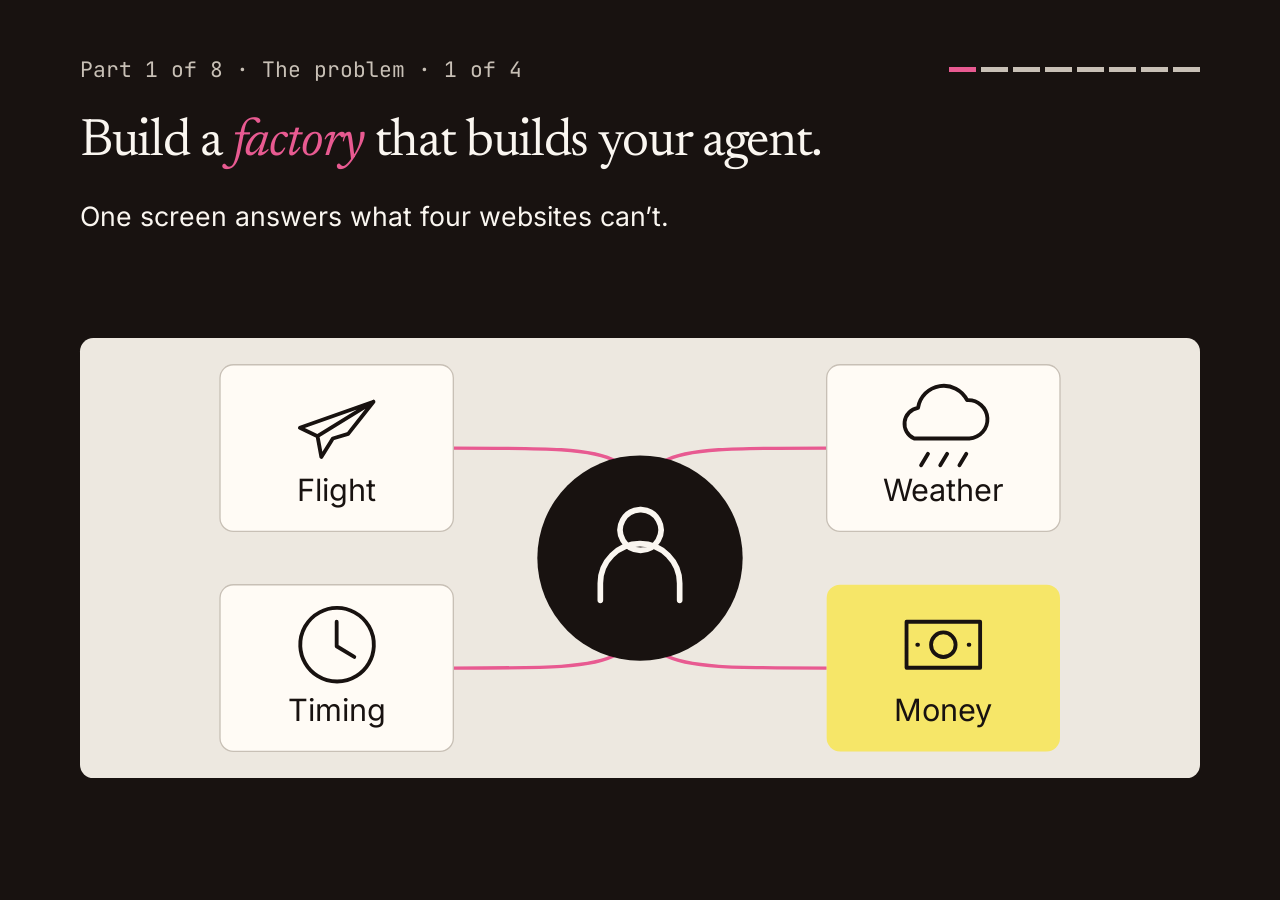
==== workshops/software-factories-masterclass/slides/index.html @ d250984d "Slides and run sheet: slide 18, the 125-minute schedule, a named and hinted phone picture, and the g" ====
<!doctype html><html lang="en"><head><meta charset="utf-8"><meta name="viewport" content="width=device-width,initial-scale=1"><title>Software factories masterclass</title><!-- Fonts: Inter, Newsreader and JetBrains Mono, Latin subsets, SIL Open Font License 1.1 (see FONT-LICENSES.txt beside this file). The Rasa brand fonts are not redistributable. --><style>@font-face{font-family:'Inter';font-weight:400;font-style:normal;font-display:swap;src:url([data-uri]) format('woff2')}@font-face{font-family:'Inter';font-weight:500;font-style:normal;font-display:swap;src:url([data-uri]) format('woff2')}@font-face{font-family:'Newsreader';font-weight:400;font-style:normal;font-display:swap;src:url([data-uri]) format('woff2')}@font-face{font-family:'Newsreader';font-weight:400;font-style:italic;font-display:swap;src:url([data-uri]) format('woff2')}@font-face{font-family:'JetBrains Mono';font-weight:400;font-style:normal;font-display:swap;src:url([data-uri]) format('woff2')}/* Local presentation adaptation of Rasa brand tokens v0.2.0.
 * Font faces are embedded by index.html with the supplied OFL licences.
 * A fixed 16:9 composition scales as one unit; never shrink text to fit.
 */
:root {
  --ink: #181210;
  --cream: #FAF6F0;
  --paper: #FFFBF5;
  --taupe: #EDE8E0;
  --taupe-line: #C8C0B6;
  --taupe-muted: #524A43;
  --pink: #E85A91;
  --pink-soft: #FCE7EF;
  --pink-ink: #AA1E54;
  --mint: #C6FEE1;
  --green: #2B5E47;
  --orange-soft: #FFEDE4;
  --orange-ink: #AA4C1E;
  --gold: #F6E668;
  --serif: Newsreader, Georgia, serif;
  --sans: Inter, Arial, sans-serif;
  --mono: 'JetBrains Mono', monospace;
}
* { box-sizing: border-box; }
html, body { margin: 0; width: 100%; height: 100%; background: var(--ink); color: var(--ink); }
body { font: 400 1.875vw/1.3 var(--sans); }
.slide {
  display: none; position: absolute; inset: 0;
  width: 100vw; height: 100vh; overflow: visible;
  background: var(--cream); color: var(--ink);
}
.slide.on { display: block; }
.slide.dark { background: var(--ink); color: var(--cream); }
.slide .crumb {
  position: absolute; left: 6.25vw; right: 6.25vw; top: 6.3vh;
  display: flex; align-items: center; justify-content: space-between;
  gap: 1.25vw; font: 400 1.666667vw/1.2 var(--mono);
  color: var(--taupe-muted);
}
.dark .crumb { color: var(--taupe-line); }
.crumb .progress { display: flex; gap: .416667vw; align-items: center; }
.crumb .progress i { display: block; width: 2.083333vw; height: .555556vh; background: var(--taupe-line); }
.crumb .progress i.active { background: var(--pink); }
.slide h1 {
  position: absolute; left: 6.25vw; right: 6.25vw; top: 12.75vh;
  margin: 0; font: 400 4.166667vw/1.04 var(--serif);
  letter-spacing: -.025em; max-width: none;
}
.slide h1 em { color: var(--pink-ink); font-style: italic; }
.dark h1 em { color: var(--pink); }
.slide .scene {
  position: absolute; left: 6.25vw; top: 31.481481vh;
  width: 87.5vw; height: 61.111111vh;
}
.scene svg { display: block; width: 100%; height: 100%; overflow: visible; }
.scene text { font-family: var(--sans); font-weight: 400; fill: var(--ink); }
.scene .label { font-size: 36px; }
.scene .large-label { font-size: 46px; }
.scene .display { font: 400 120px var(--serif); letter-spacing: -.02em; }
.scene .mono { font-family: var(--mono); font-size: 32px; }
.scene .on-dark { fill: var(--cream); }
.scene .muted { fill: var(--taupe-muted); }
.scene .pink-ink { fill: var(--pink-ink); }
.scene .ink { fill: var(--ink); }
.scene .panel { fill: var(--paper); stroke: var(--taupe-line); stroke-width: 2; }
.scene .panel-muted { fill: var(--taupe); }
.scene .panel-pink { fill: var(--pink-soft); stroke: var(--pink); stroke-width: 2; }
.scene .panel-ink { fill: var(--ink); }
.scene .panel-mint { fill: var(--mint); }
.scene .panel-gold { fill: var(--gold); }
.scene .panel-orange { fill: var(--orange-soft); }
.scene .line { stroke: var(--taupe-line); stroke-width: 3; fill: none; }
.scene .route { stroke: var(--pink); stroke-width: 5; fill: none; }
.scene .icon { stroke: var(--ink); stroke-width: 5; fill: none; stroke-linecap: round; stroke-linejoin: round; }
.scene .icon-light { stroke: var(--cream); }
.scene .icon-pink { stroke: var(--pink-ink); }
.scene .success { stroke: var(--green); }
.slide [data-slide-chrome] { font-size: 1.666667vw; }
a { color: var(--pink-ink); text-underline-offset: .15em; }
a:focus-visible { outline: 4px solid var(--pink); outline-offset: 6px; }
.dark a { color: var(--pink); }
@media (prefers-reduced-motion: reduce) { * { transition: none !important; animation: none !important; } }
@media print {
  @page { size: 16in 9in; margin: 0; }
  html, body { width: 1920px; height: auto; }
  .slide { display: block !important; position: relative; break-after: page; width: 1920px; height: 1080px; }
}
.slide .words { position: absolute; left: 6.25vw; right: 6.25vw; top: 23.6vh;
  margin: 0; font: 400 2.0833vw/1.2 var(--sans); }
.dark .words { color: var(--cream); }
/* Keep all SVG teaching content visible when the controller is absent. */
.step-navigation .slide .step:not(.shown) { visibility: hidden; }
.step-navigation .slide .step.shown { visibility: visible; }
.step-navigation .step{opacity:0;transition:opacity .25s}.step-navigation .step.shown{opacity:1}@media (prefers-reduced-motion:reduce){.step-navigation .step{transition:none}}.slide .words{position:absolute;left:6.25vw;right:6.25vw;top:23.6vh;margin:0;font:400 2.0833vw/1.2 var(--sans)}.dark .words{color:var(--cream)}@media screen{.slide.on{display:grid;grid-template-rows:auto minmax(0,1fr);box-sizing:border-box;padding:12.75vh 6.25vw 7.4vh}.slide .head{min-height:18.73vh}.slide .head h1{position:static;margin:0}.slide .head .words{position:static;margin:max(.6vh,calc(9.45vh - 4.3333vw)) 0 0}.slide.on .scene{position:static;width:100%;height:100%;min-height:0}.slide .head h1{font:400 clamp(26px,4.166667vw,104px)/1.04 var(--serif)}.slide .head .words{font:400 clamp(15px,2.0833vw,52px)/1.2 var(--sans)}.slide .crumb{font-size:clamp(11px,1.666667vw,42px)}}@media screen and (max-aspect-ratio:1/1){.slide.on{align-content:start;grid-template-rows:auto auto auto}.slide.on::after{content:'Swipe to see the whole picture.';font:400 clamp(13px,3.6vw,20px)/1.2 var(--sans);color:var(--taupe-muted);margin-top:1vh}.dark.on::after{color:var(--taupe-line)}.slide.on .scene{height:auto;overflow-x:auto;overflow-y:hidden;-webkit-overflow-scrolling:touch}.scene svg{height:auto;min-width:860px}}</style></head><body><section class="slide dark on" id="s1"><nav class="crumb" aria-label="Where you are"><span>Part 1 of 8 · The problem · 1 of 4</span><span class="progress"><i class="active"></i><i class=""></i><i class=""></i><i class=""></i><i class=""></i><i class=""></i><i class=""></i><i class=""></i></span></nav><div class="head"><h1>Build a <em>factory</em> that builds your agent.</h1><p class="words" data-slide-chrome-no>One screen answers what four websites can’t.</p></div><div class="scene" role="region" aria-label="Sam and four answers on one screen"><svg data-slide-visual="" viewBox="0 0 1000 400" role="img" aria-label="Sam and four answers on one screen" xmlns="http://www.w3.org/2000/svg" class="pic" preserveAspectRatio="xMidYMid meet" style="fill: rgb(0, 0, 0); fill-opacity: 1; stroke: none; stroke-width: 1px; stroke-opacity: 1; stroke-linecap: butt; stroke-linejoin: miter; stroke-dasharray: none; font-family: Inter, Arial, sans-serif; font-size: 36px; font-weight: 400; font-style: normal; letter-spacing: normal; text-anchor: start; dominant-baseline: auto;"><g transform="translate(0 3.5714285714) scale(0.5952380952)"><rect x="0" y="0" width="1680" height="660" rx="20" style="fill: rgb(237, 232, 224); fill-opacity: 1; stroke: none; stroke-width: 1px; stroke-opacity: 1; stroke-linecap: butt; stroke-linejoin: miter; stroke-dasharray: none; font-family: Inter, Arial, sans-serif; font-size: 36px; font-weight: 400; font-style: normal; letter-spacing: normal; text-anchor: start; dominant-baseline: auto;"/><path d="M560 165C840 165 840 165 840 330" style="fill: none; fill-opacity: 1; stroke: rgb(232, 90, 145); stroke-width: 5px; stroke-opacity: 1; stroke-linecap: butt; stroke-linejoin: miter; stroke-dasharray: none; font-family: Inter, Arial, sans-serif; font-size: 36px; font-weight: 400; font-style: normal; letter-spacing: normal; text-anchor: start; dominant-baseline: auto;"/><rect x="210" y="40" width="350" height="250" rx="20" style="fill: rgb(255, 251, 245); fill-opacity: 1; stroke: rgb(200, 192, 182); stroke-width: 2px; stroke-opacity: 1; stroke-linecap: butt; stroke-linejoin: miter; stroke-dasharray: none; font-family: Inter, Arial, sans-serif; font-size: 36px; font-weight: 400; font-style: normal; letter-spacing: normal; text-anchor: start; dominant-baseline: auto;"/><g transform="translate(385 130) scale(1.15)" style="fill: rgb(0, 0, 0); fill-opacity: 1; stroke: none; stroke-width: 1px; stroke-opacity: 1; stroke-linecap: butt; stroke-linejoin: miter; stroke-dasharray: none; font-family: Inter, Arial, sans-serif; font-size: 36px; font-weight: 400; font-style: normal; letter-spacing: normal; text-anchor: start; dominant-baseline: auto;"><path d="M-48 4 48-30 15 12-5 18-20 42-25 15Z M-25 15 48-30" style="fill: none; fill-opacity: 1; stroke: rgb(24, 18, 16); stroke-width: 5px; stroke-opacity: 1; stroke-linecap: round; stroke-linejoin: round; stroke-dasharray: none; font-family: Inter, Arial, sans-serif; font-size: 36px; font-weight: 400; font-style: normal; letter-spacing: normal; text-anchor: start; dominant-baseline: auto;"/></g><text x="385" y="244" text-anchor="middle" font-size="46" style="fill: rgb(24, 18, 16); fill-opacity: 1; stroke: none; stroke-width: 1px; stroke-opacity: 1; stroke-linecap: butt; stroke-linejoin: miter; stroke-dasharray: none; font-family: Inter, Arial, sans-serif; font-size: 46px; font-weight: 400; font-style: normal; letter-spacing: normal; text-anchor: middle; dominant-baseline: auto;">Flight</text><path d="M1120 165C840 165 840 165 840 330" style="fill: none; fill-opacity: 1; stroke: rgb(232, 90, 145); stroke-width: 5px; stroke-opacity: 1; stroke-linecap: butt; stroke-linejoin: miter; stroke-dasharray: none; font-family: Inter, Arial, sans-serif; font-size: 36px; font-weight: 400; font-style: normal; letter-spacing: normal; text-anchor: start; dominant-baseline: auto;"/><rect x="1120" y="40" width="350" height="250" rx="20" style="fill: rgb(255, 251, 245); fill-opacity: 1; stroke: rgb(200, 192, 182); stroke-width: 2px; stroke-opacity: 1; stroke-linecap: butt; stroke-linejoin: miter; stroke-dasharray: none; font-family: Inter, Arial, sans-serif; font-size: 36px; font-weight: 400; font-style: normal; letter-spacing: normal; text-anchor: start; dominant-baseline: auto;"/><g transform="translate(1295 130) scale(1.15)" style="fill: rgb(0, 0, 0); fill-opacity: 1; stroke: none; stroke-width: 1px; stroke-opacity: 1; stroke-linecap: butt; stroke-linejoin: miter; stroke-dasharray: none; font-family: Inter, Arial, sans-serif; font-size: 36px; font-weight: 400; font-style: normal; letter-spacing: normal; text-anchor: start; dominant-baseline: auto;"><path d="M-38 18h72a25 25 0 0 0-3-50 34 34 0 0 0-64 10 21 21 0 0 0-5 40 M-20 38l-9 15 M5 38l-9 15 M30 38l-9 15" style="fill: none; fill-opacity: 1; stroke: rgb(24, 18, 16); stroke-width: 5px; stroke-opacity: 1; stroke-linecap: round; stroke-linejoin: round; stroke-dasharray: none; font-family: Inter, Arial, sans-serif; font-size: 36px; font-weight: 400; font-style: normal; letter-spacing: normal; text-anchor: start; dominant-baseline: auto;"/></g><text x="1295" y="244" text-anchor="middle" font-size="46" style="fill: rgb(24, 18, 16); fill-opacity: 1; stroke: none; stroke-width: 1px; stroke-opacity: 1; stroke-linecap: butt; stroke-linejoin: miter; stroke-dasharray: none; font-family: Inter, Arial, sans-serif; font-size: 46px; font-weight: 400; font-style: normal; letter-spacing: normal; text-anchor: middle; dominant-baseline: auto;">Weather</text><path d="M560 495C840 495 840 495 840 330" style="fill: none; fill-opacity: 1; stroke: rgb(232, 90, 145); stroke-width: 5px; stroke-opacity: 1; stroke-linecap: butt; stroke-linejoin: miter; stroke-dasharray: none; font-family: Inter, Arial, sans-serif; font-size: 36px; font-weight: 400; font-style: normal; letter-spacing: normal; text-anchor: start; dominant-baseline: auto;"/><rect x="210" y="370" width="350" height="250" rx="20" style="fill: rgb(255, 251, 245); fill-opacity: 1; stroke: rgb(200, 192, 182); stroke-width: 2px; stroke-opacity: 1; stroke-linecap: butt; stroke-linejoin: miter; stroke-dasharray: none; font-family: Inter, Arial, sans-serif; font-size: 36px; font-weight: 400; font-style: normal; letter-spacing: normal; text-anchor: start; dominant-baseline: auto;"/><g transform="translate(385 460) scale(1.15)" style="fill: rgb(0, 0, 0); fill-opacity: 1; stroke: none; stroke-width: 1px; stroke-opacity: 1; stroke-linecap: butt; stroke-linejoin: miter; stroke-dasharray: none; font-family: Inter, Arial, sans-serif; font-size: 36px; font-weight: 400; font-style: normal; letter-spacing: normal; text-anchor: start; dominant-baseline: auto;"><path d="M0-48a48 48 0 1 0 1 0 M0-30v32l23 14" style="fill: none; fill-opacity: 1; stroke: rgb(24, 18, 16); stroke-width: 5px; stroke-opacity: 1; stroke-linecap: round; stroke-linejoin: round; stroke-dasharray: none; font-family: Inter, Arial, sans-serif; font-size: 36px; font-weight: 400; font-style: normal; letter-spacing: normal; text-anchor: start; dominant-baseline: auto;"/></g><text x="385" y="574" text-anchor="middle" font-size="46" style="fill: rgb(24, 18, 16); fill-opacity: 1; stroke: none; stroke-width: 1px; stroke-opacity: 1; stroke-linecap: butt; stroke-linejoin: miter; stroke-dasharray: none; font-family: Inter, Arial, sans-serif; font-size: 46px; font-weight: 400; font-style: normal; letter-spacing: normal; text-anchor: middle; dominant-baseline: auto;">Timing</text><path d="M1120 495C840 495 840 495 840 330" style="fill: none; fill-opacity: 1; stroke: rgb(232, 90, 145); stroke-width: 5px; stroke-opacity: 1; stroke-linecap: butt; stroke-linejoin: miter; stroke-dasharray: none; font-family: Inter, Arial, sans-serif; font-size: 36px; font-weight: 400; font-style: normal; letter-spacing: normal; text-anchor: start; dominant-baseline: auto;"/><rect x="1120" y="370" width="350" height="250" rx="20" style="fill: rgb(246, 230, 104); fill-opacity: 1; stroke: none; stroke-width: 1px; stroke-opacity: 1; stroke-linecap: butt; stroke-linejoin: miter; stroke-dasharray: none; font-family: Inter, Arial, sans-serif; font-size: 36px; font-weight: 400; font-style: normal; letter-spacing: normal; text-anchor: start; dominant-baseline: auto;"/><g transform="translate(1295 460) scale(1.15)" style="fill: rgb(0, 0, 0); fill-opacity: 1; stroke: none; stroke-width: 1px; stroke-opacity: 1; stroke-linecap: butt; stroke-linejoin: miter; stroke-dasharray: none; font-family: Inter, Arial, sans-serif; font-size: 36px; font-weight: 400; font-style: normal; letter-spacing: normal; text-anchor: start; dominant-baseline: auto;"><path d="M-48-30h96v60h-96Z M0-16a16 16 0 1 0 0 32 16 16 0 1 0 0-32 M-34 0h1 M33 0h1" style="fill: none; fill-opacity: 1; stroke: rgb(24, 18, 16); stroke-width: 5px; stroke-opacity: 1; stroke-linecap: round; stroke-linejoin: round; stroke-dasharray: none; font-family: Inter, Arial, sans-serif; font-size: 36px; font-weight: 400; font-style: normal; letter-spacing: normal; text-anchor: start; dominant-baseline: auto;"/></g><text x="1295" y="574" text-anchor="middle" font-size="46" style="fill: rgb(24, 18, 16); fill-opacity: 1; stroke: none; stroke-width: 1px; stroke-opacity: 1; stroke-linecap: butt; stroke-linejoin: miter; stroke-dasharray: none; font-family: Inter, Arial, sans-serif; font-size: 46px; font-weight: 400; font-style: normal; letter-spacing: normal; text-anchor: middle; dominant-baseline: auto;">Money</text><circle cx="840" cy="330" r="154" style="fill: rgb(24, 18, 16); fill-opacity: 1; stroke: none; stroke-width: 1px; stroke-opacity: 1; stroke-linecap: butt; stroke-linejoin: miter; stroke-dasharray: none; font-family: Inter, Arial, sans-serif; font-size: 36px; font-weight: 400; font-style: normal; letter-spacing: normal; text-anchor: start; dominant-baseline: auto;"/><g transform="translate(840 322) scale(1.7)" style="fill: rgb(0, 0, 0); fill-opacity: 1; stroke: none; stroke-width: 1px; stroke-opacity: 1; stroke-linecap: butt; stroke-linejoin: miter; stroke-dasharray: none; font-family: Inter, Arial, sans-serif; font-size: 36px; font-weight: 400; font-style: normal; letter-spacing: normal; text-anchor: start; dominant-baseline: auto;"><path d="M0-38a18 18 0 1 0 1 0 M-35 42v-15a35 35 0 0 1 70 0v15" style="fill: none; fill-opacity: 1; stroke: rgb(250, 246, 240); stroke-width: 5px; stroke-opacity: 1; stroke-linecap: round; stroke-linejoin: round; stroke-dasharray: none; font-family: Inter, Arial, sans-serif; font-size: 36px; font-weight: 400; font-style: normal; letter-spacing: normal; text-anchor: start; dominant-baseline: auto;"/></g></g></svg></div></section>
<section class="slide" id="s2"><nav class="crumb" aria-label="Where you are"><span>Part 1 of 8 · The problem · 2 of 4</span><span class="progress"><i class="active"></i><i class=""></i><i class=""></i><i class=""></i><i class=""></i><i class=""></i><i class=""></i><i class=""></i></span></nav><div class="head"><h1>Today in London: <em>see it</em>, <em>learn it</em>, <em>build it</em>.</h1><p class="words" data-slide-chrome-no>Break 16:30.</p></div><div class="scene" role="region" aria-label="The plan for the day"><svg data-slide-visual="" viewBox="0 0 1000 400" role="img" aria-label="The plan for the day" xmlns="http://www.w3.org/2000/svg" class="pic" preserveAspectRatio="xMidYMid meet" style="fill: rgb(0, 0, 0); fill-opacity: 1; stroke: none; stroke-width: 1px; stroke-opacity: 1; stroke-linecap: butt; stroke-linejoin: miter; stroke-dasharray: none; font-family: Inter, Arial, sans-serif; font-size: 36px; font-weight: 400; font-style: normal; letter-spacing: normal; text-anchor: start; dominant-baseline: auto;"><g transform="translate(0 3.5714285714) scale(0.5952380952)"><rect x="0" y="0" width="1680" height="660" rx="20" style="fill: rgb(237, 232, 224); fill-opacity: 1; stroke: none; stroke-width: 1px; stroke-opacity: 1; stroke-linecap: butt; stroke-linejoin: miter; stroke-dasharray: none; font-family: Inter, Arial, sans-serif; font-size: 36px; font-weight: 400; font-style: normal; letter-spacing: normal; text-anchor: start; dominant-baseline: auto;"/><rect x="60" y="150" width="288" height="360" rx="20" style="fill: rgb(255, 251, 245); fill-opacity: 1; stroke: rgb(200, 192, 182); stroke-width: 2px; stroke-opacity: 1; stroke-linecap: butt; stroke-linejoin: miter; stroke-dasharray: none; font-family: Inter, Arial, sans-serif; font-size: 36px; font-weight: 400; font-style: normal; letter-spacing: normal; text-anchor: start; dominant-baseline: auto;"/><text x="204" y="330" text-anchor="middle" font-size="46" style="fill: rgb(24, 18, 16); fill-opacity: 1; stroke: none; stroke-width: 1px; stroke-opacity: 1; stroke-linecap: butt; stroke-linejoin: miter; stroke-dasharray: none; font-family: Inter, Arial, sans-serif; font-size: 46px; font-weight: 400; font-style: normal; letter-spacing: normal; text-anchor: middle; dominant-baseline: auto;">14:30</text><text x="204" y="474" text-anchor="middle" font-size="36" style="fill: rgb(82, 74, 67); fill-opacity: 1; stroke: none; stroke-width: 1px; stroke-opacity: 1; stroke-linecap: butt; stroke-linejoin: miter; stroke-dasharray: none; font-family: Inter, Arial, sans-serif; font-size: 36px; font-weight: 400; font-style: normal; letter-spacing: normal; text-anchor: middle; dominant-baseline: auto;">See</text><path d="M354 330h20m-18 -16 18 16-18 16" style="fill: none; fill-opacity: 1; stroke: rgb(232, 90, 145); stroke-width: 5px; stroke-opacity: 1; stroke-linecap: butt; stroke-linejoin: miter; stroke-dasharray: none; font-family: Inter, Arial, sans-serif; font-size: 36px; font-weight: 400; font-style: normal; letter-spacing: normal; text-anchor: start; dominant-baseline: auto;"/><rect x="378" y="150" width="288" height="360" rx="20" style="fill: rgb(255, 251, 245); fill-opacity: 1; stroke: rgb(200, 192, 182); stroke-width: 2px; stroke-opacity: 1; stroke-linecap: butt; stroke-linejoin: miter; stroke-dasharray: none; font-family: Inter, Arial, sans-serif; font-size: 36px; font-weight: 400; font-style: normal; letter-spacing: normal; text-anchor: start; dominant-baseline: auto;"/><text x="522" y="330" text-anchor="middle" font-size="46" style="fill: rgb(24, 18, 16); fill-opacity: 1; stroke: none; stroke-width: 1px; stroke-opacity: 1; stroke-linecap: butt; stroke-linejoin: miter; stroke-dasharray: none; font-family: Inter, Arial, sans-serif; font-size: 46px; font-weight: 400; font-style: normal; letter-spacing: normal; text-anchor: middle; dominant-baseline: auto;">14:45</text><text x="522" y="474" text-anchor="middle" font-size="36" style="fill: rgb(82, 74, 67); fill-opacity: 1; stroke: none; stroke-width: 1px; stroke-opacity: 1; stroke-linecap: butt; stroke-linejoin: miter; stroke-dasharray: none; font-family: Inter, Arial, sans-serif; font-size: 36px; font-weight: 400; font-style: normal; letter-spacing: normal; text-anchor: middle; dominant-baseline: auto;">Learn</text><path d="M672 330h20m-18 -16 18 16-18 16" style="fill: none; fill-opacity: 1; stroke: rgb(232, 90, 145); stroke-width: 5px; stroke-opacity: 1; stroke-linecap: butt; stroke-linejoin: miter; stroke-dasharray: none; font-family: Inter, Arial, sans-serif; font-size: 36px; font-weight: 400; font-style: normal; letter-spacing: normal; text-anchor: start; dominant-baseline: auto;"/><rect x="696" y="150" width="288" height="360" rx="20" style="fill: rgb(255, 251, 245); fill-opacity: 1; stroke: rgb(200, 192, 182); stroke-width: 2px; stroke-opacity: 1; stroke-linecap: butt; stroke-linejoin: miter; stroke-dasharray: none; font-family: Inter, Arial, sans-serif; font-size: 36px; font-weight: 400; font-style: normal; letter-spacing: normal; text-anchor: start; dominant-baseline: auto;"/><text x="840" y="330" text-anchor="middle" font-size="46" style="fill: rgb(24, 18, 16); fill-opacity: 1; stroke: none; stroke-width: 1px; stroke-opacity: 1; stroke-linecap: butt; stroke-linejoin: miter; stroke-dasharray: none; font-family: Inter, Arial, sans-serif; font-size: 46px; font-weight: 400; font-style: normal; letter-spacing: normal; text-anchor: middle; dominant-baseline: auto;">15:15</text><text x="840" y="474" text-anchor="middle" font-size="36" style="fill: rgb(82, 74, 67); fill-opacity: 1; stroke: none; stroke-width: 1px; stroke-opacity: 1; stroke-linecap: butt; stroke-linejoin: miter; stroke-dasharray: none; font-family: Inter, Arial, sans-serif; font-size: 36px; font-weight: 400; font-style: normal; letter-spacing: normal; text-anchor: middle; dominant-baseline: auto;">Build</text><path d="M990 330h20m-18 -16 18 16-18 16" style="fill: none; fill-opacity: 1; stroke: rgb(232, 90, 145); stroke-width: 5px; stroke-opacity: 1; stroke-linecap: butt; stroke-linejoin: miter; stroke-dasharray: none; font-family: Inter, Arial, sans-serif; font-size: 36px; font-weight: 400; font-style: normal; letter-spacing: normal; text-anchor: start; dominant-baseline: auto;"/><rect x="1014" y="150" width="288" height="360" rx="20" style="fill: rgb(255, 251, 245); fill-opacity: 1; stroke: rgb(200, 192, 182); stroke-width: 2px; stroke-opacity: 1; stroke-linecap: butt; stroke-linejoin: miter; stroke-dasharray: none; font-family: Inter, Arial, sans-serif; font-size: 36px; font-weight: 400; font-style: normal; letter-spacing: normal; text-anchor: start; dominant-baseline: auto;"/><text x="1158" y="330" text-anchor="middle" font-size="46" style="fill: rgb(24, 18, 16); fill-opacity: 1; stroke: none; stroke-width: 1px; stroke-opacity: 1; stroke-linecap: butt; stroke-linejoin: miter; stroke-dasharray: none; font-family: Inter, Arial, sans-serif; font-size: 46px; font-weight: 400; font-style: normal; letter-spacing: normal; text-anchor: middle; dominant-baseline: auto;">15:45</text><text x="1158" y="474" text-anchor="middle" font-size="36" style="fill: rgb(82, 74, 67); fill-opacity: 1; stroke: none; stroke-width: 1px; stroke-opacity: 1; stroke-linecap: butt; stroke-linejoin: miter; stroke-dasharray: none; font-family: Inter, Arial, sans-serif; font-size: 36px; font-weight: 400; font-style: normal; letter-spacing: normal; text-anchor: middle; dominant-baseline: auto;">Practice</text><path d="M1308 330h20m-18 -16 18 16-18 16" style="fill: none; fill-opacity: 1; stroke: rgb(232, 90, 145); stroke-width: 5px; stroke-opacity: 1; stroke-linecap: butt; stroke-linejoin: miter; stroke-dasharray: none; font-family: Inter, Arial, sans-serif; font-size: 36px; font-weight: 400; font-style: normal; letter-spacing: normal; text-anchor: start; dominant-baseline: auto;"/><rect x="1332" y="150" width="288" height="360" rx="20" style="fill: rgb(255, 251, 245); fill-opacity: 1; stroke: rgb(200, 192, 182); stroke-width: 2px; stroke-opacity: 1; stroke-linecap: butt; stroke-linejoin: miter; stroke-dasharray: none; font-family: Inter, Arial, sans-serif; font-size: 36px; font-weight: 400; font-style: normal; letter-spacing: normal; text-anchor: start; dominant-baseline: auto;"/><text x="1476" y="330" text-anchor="middle" font-size="46" style="fill: rgb(24, 18, 16); fill-opacity: 1; stroke: none; stroke-width: 1px; stroke-opacity: 1; stroke-linecap: butt; stroke-linejoin: miter; stroke-dasharray: none; font-family: Inter, Arial, sans-serif; font-size: 46px; font-weight: 400; font-style: normal; letter-spacing: normal; text-anchor: middle; dominant-baseline: auto;">17:20</text><text x="1476" y="474" text-anchor="middle" font-size="36" style="fill: rgb(82, 74, 67); fill-opacity: 1; stroke: none; stroke-width: 1px; stroke-opacity: 1; stroke-linecap: butt; stroke-linejoin: miter; stroke-dasharray: none; font-family: Inter, Arial, sans-serif; font-size: 36px; font-weight: 400; font-style: normal; letter-spacing: normal; text-anchor: middle; dominant-baseline: auto;">Close</text></g></svg></div></section>
<section class="slide" id="s3"><nav class="crumb" aria-label="Where you are"><span>Part 1 of 8 · The problem · 3 of 4</span><span class="progress"><i class="active"></i><i class=""></i><i class=""></i><i class=""></i><i class=""></i><i class=""></i><i class=""></i><i class=""></i></span></nav><div class="head"><h1>Meet <em>Sam</em>, due in New York tonight.</h1><p class="words" data-slide-chrome-no>Will I make my meeting?</p></div><div class="scene" role="region" aria-label="Sam needs four checks"><svg data-slide-visual="" viewBox="0 0 1000 400" role="img" aria-label="Sam needs four checks" xmlns="http://www.w3.org/2000/svg" class="pic" preserveAspectRatio="xMidYMid meet" style="fill: rgb(0, 0, 0); fill-opacity: 1; stroke: none; stroke-width: 1px; stroke-opacity: 1; stroke-linecap: butt; stroke-linejoin: miter; stroke-dasharray: none; font-family: Inter, Arial, sans-serif; font-size: 36px; font-weight: 400; font-style: normal; letter-spacing: normal; text-anchor: start; dominant-baseline: auto;"><g transform="translate(0 3.5714285714) scale(0.5952380952)"><rect x="0" y="0" width="1680" height="660" rx="20" style="fill: rgb(237, 232, 224); fill-opacity: 1; stroke: none; stroke-width: 1px; stroke-opacity: 1; stroke-linecap: butt; stroke-linejoin: miter; stroke-dasharray: none; font-family: Inter, Arial, sans-serif; font-size: 36px; font-weight: 400; font-style: normal; letter-spacing: normal; text-anchor: start; dominant-baseline: auto;"/><rect x="210" y="40" width="350" height="250" rx="20" style="fill: rgb(255, 251, 245); fill-opacity: 1; stroke: rgb(200, 192, 182); stroke-width: 2px; stroke-opacity: 1; stroke-linecap: butt; stroke-linejoin: miter; stroke-dasharray: none; font-family: Inter, Arial, sans-serif; font-size: 36px; font-weight: 400; font-style: normal; letter-spacing: normal; text-anchor: start; dominant-baseline: auto;"/><g class="step" data-s="1"><g transform="translate(385 130) scale(1.15)" style="fill: rgb(0, 0, 0); fill-opacity: 1; stroke: none; stroke-width: 1px; stroke-opacity: 1; stroke-linecap: butt; stroke-linejoin: miter; stroke-dasharray: none; font-family: Inter, Arial, sans-serif; font-size: 36px; font-weight: 400; font-style: normal; letter-spacing: normal; text-anchor: start; dominant-baseline: auto;"><path d="M-48 4 48-30 15 12-5 18-20 42-25 15Z M-25 15 48-30" style="fill: none; fill-opacity: 1; stroke: rgb(24, 18, 16); stroke-width: 5px; stroke-opacity: 1; stroke-linecap: round; stroke-linejoin: round; stroke-dasharray: none; font-family: Inter, Arial, sans-serif; font-size: 36px; font-weight: 400; font-style: normal; letter-spacing: normal; text-anchor: start; dominant-baseline: auto;"/></g></g><g class="step" data-s="1"><text x="385" y="244" text-anchor="middle" font-size="46" style="fill: rgb(24, 18, 16); fill-opacity: 1; stroke: none; stroke-width: 1px; stroke-opacity: 1; stroke-linecap: butt; stroke-linejoin: miter; stroke-dasharray: none; font-family: Inter, Arial, sans-serif; font-size: 46px; font-weight: 400; font-style: normal; letter-spacing: normal; text-anchor: middle; dominant-baseline: auto;">Flight</text></g><rect x="1120" y="40" width="350" height="250" rx="20" style="fill: rgb(255, 251, 245); fill-opacity: 1; stroke: rgb(200, 192, 182); stroke-width: 2px; stroke-opacity: 1; stroke-linecap: butt; stroke-linejoin: miter; stroke-dasharray: none; font-family: Inter, Arial, sans-serif; font-size: 36px; font-weight: 400; font-style: normal; letter-spacing: normal; text-anchor: start; dominant-baseline: auto;"/><g class="step" data-s="2"><g transform="translate(1295 130) scale(1.15)" style="fill: rgb(0, 0, 0); fill-opacity: 1; stroke: none; stroke-width: 1px; stroke-opacity: 1; stroke-linecap: butt; stroke-linejoin: miter; stroke-dasharray: none; font-family: Inter, Arial, sans-serif; font-size: 36px; font-weight: 400; font-style: normal; letter-spacing: normal; text-anchor: start; dominant-baseline: auto;"><path d="M-38 18h72a25 25 0 0 0-3-50 34 34 0 0 0-64 10 21 21 0 0 0-5 40 M-20 38l-9 15 M5 38l-9 15 M30 38l-9 15" style="fill: none; fill-opacity: 1; stroke: rgb(24, 18, 16); stroke-width: 5px; stroke-opacity: 1; stroke-linecap: round; stroke-linejoin: round; stroke-dasharray: none; font-family: Inter, Arial, sans-serif; font-size: 36px; font-weight: 400; font-style: normal; letter-spacing: normal; text-anchor: start; dominant-baseline: auto;"/></g></g><g class="step" data-s="2"><text x="1295" y="244" text-anchor="middle" font-size="46" style="fill: rgb(24, 18, 16); fill-opacity: 1; stroke: none; stroke-width: 1px; stroke-opacity: 1; stroke-linecap: butt; stroke-linejoin: miter; stroke-dasharray: none; font-family: Inter, Arial, sans-serif; font-size: 46px; font-weight: 400; font-style: normal; letter-spacing: normal; text-anchor: middle; dominant-baseline: auto;">Weather</text></g><rect x="210" y="370" width="350" height="250" rx="20" style="fill: rgb(255, 251, 245); fill-opacity: 1; stroke: rgb(200, 192, 182); stroke-width: 2px; stroke-opacity: 1; stroke-linecap: butt; stroke-linejoin: miter; stroke-dasharray: none; font-family: Inter, Arial, sans-serif; font-size: 36px; font-weight: 400; font-style: normal; letter-spacing: normal; text-anchor: start; dominant-baseline: auto;"/><g class="step" data-s="3"><g transform="translate(385 460) scale(1.15)" style="fill: rgb(0, 0, 0); fill-opacity: 1; stroke: none; stroke-width: 1px; stroke-opacity: 1; stroke-linecap: butt; stroke-linejoin: miter; stroke-dasharray: none; font-family: Inter, Arial, sans-serif; font-size: 36px; font-weight: 400; font-style: normal; letter-spacing: normal; text-anchor: start; dominant-baseline: auto;"><path d="M0-48a48 48 0 1 0 1 0 M0-30v32l23 14" style="fill: none; fill-opacity: 1; stroke: rgb(24, 18, 16); stroke-width: 5px; stroke-opacity: 1; stroke-linecap: round; stroke-linejoin: round; stroke-dasharray: none; font-family: Inter, Arial, sans-serif; font-size: 36px; font-weight: 400; font-style: normal; letter-spacing: normal; text-anchor: start; dominant-baseline: auto;"/></g></g><g class="step" data-s="3"><text x="385" y="574" text-anchor="middle" font-size="46" style="fill: rgb(24, 18, 16); fill-opacity: 1; stroke: none; stroke-width: 1px; stroke-opacity: 1; stroke-linecap: butt; stroke-linejoin: miter; stroke-dasharray: none; font-family: Inter, Arial, sans-serif; font-size: 46px; font-weight: 400; font-style: normal; letter-spacing: normal; text-anchor: middle; dominant-baseline: auto;">Timing</text></g><rect x="1120" y="370" width="350" height="250" rx="20" style="fill: rgb(255, 251, 245); fill-opacity: 1; stroke: rgb(200, 192, 182); stroke-width: 2px; stroke-opacity: 1; stroke-linecap: butt; stroke-linejoin: miter; stroke-dasharray: none; font-family: Inter, Arial, sans-serif; font-size: 36px; font-weight: 400; font-style: normal; letter-spacing: normal; text-anchor: start; dominant-baseline: auto;"/><g class="step" data-s="4"><g transform="translate(1295 460) scale(1.15)" style="fill: rgb(0, 0, 0); fill-opacity: 1; stroke: none; stroke-width: 1px; stroke-opacity: 1; stroke-linecap: butt; stroke-linejoin: miter; stroke-dasharray: none; font-family: Inter, Arial, sans-serif; font-size: 36px; font-weight: 400; font-style: normal; letter-spacing: normal; text-anchor: start; dominant-baseline: auto;"><path d="M-48-30h96v60h-96Z M0-16a16 16 0 1 0 0 32 16 16 0 1 0 0-32 M-34 0h1 M33 0h1" style="fill: none; fill-opacity: 1; stroke: rgb(24, 18, 16); stroke-width: 5px; stroke-opacity: 1; stroke-linecap: round; stroke-linejoin: round; stroke-dasharray: none; font-family: Inter, Arial, sans-serif; font-size: 36px; font-weight: 400; font-style: normal; letter-spacing: normal; text-anchor: start; dominant-baseline: auto;"/></g></g><g class="step" data-s="4"><text x="1295" y="574" text-anchor="middle" font-size="46" style="fill: rgb(24, 18, 16); fill-opacity: 1; stroke: none; stroke-width: 1px; stroke-opacity: 1; stroke-linecap: butt; stroke-linejoin: miter; stroke-dasharray: none; font-family: Inter, Arial, sans-serif; font-size: 46px; font-weight: 400; font-style: normal; letter-spacing: normal; text-anchor: middle; dominant-baseline: auto;">Money</text></g><circle cx="840" cy="330" r="154" style="fill: rgb(252, 231, 239); fill-opacity: 1; stroke: rgb(232, 90, 145); stroke-width: 2px; stroke-opacity: 1; stroke-linecap: butt; stroke-linejoin: miter; stroke-dasharray: none; font-family: Inter, Arial, sans-serif; font-size: 36px; font-weight: 400; font-style: normal; letter-spacing: normal; text-anchor: start; dominant-baseline: auto;"/><g transform="translate(840 322) scale(1.7)" style="fill: rgb(0, 0, 0); fill-opacity: 1; stroke: none; stroke-width: 1px; stroke-opacity: 1; stroke-linecap: butt; stroke-linejoin: miter; stroke-dasharray: none; font-family: Inter, Arial, sans-serif; font-size: 36px; font-weight: 400; font-style: normal; letter-spacing: normal; text-anchor: start; dominant-baseline: auto;"><path d="M0-38a18 18 0 1 0 1 0 M-35 42v-15a35 35 0 0 1 70 0v15" style="fill: none; fill-opacity: 1; stroke: rgb(24, 18, 16); stroke-width: 5px; stroke-opacity: 1; stroke-linecap: round; stroke-linejoin: round; stroke-dasharray: none; font-family: Inter, Arial, sans-serif; font-size: 36px; font-weight: 400; font-style: normal; letter-spacing: normal; text-anchor: start; dominant-baseline: auto;"/></g></g></svg></div></section>
<section class="slide" id="s4"><nav class="crumb" aria-label="Where you are"><span>Part 1 of 8 · The problem · 4 of 4</span><span class="progress"><i class="active"></i><i class=""></i><i class=""></i><i class=""></i><i class=""></i><i class=""></i><i class=""></i><i class=""></i></span></nav><div class="head"><h1>An <em>agent</em> decides what to do, then does it.</h1></div><div class="scene" role="region" aria-label="One agent answers all four"><svg data-slide-visual="" viewBox="0 0 1000 400" role="img" aria-label="One agent answers all four" xmlns="http://www.w3.org/2000/svg" class="pic" preserveAspectRatio="xMidYMid meet" style="fill: rgb(0, 0, 0); fill-opacity: 1; stroke: none; stroke-width: 1px; stroke-opacity: 1; stroke-linecap: butt; stroke-linejoin: miter; stroke-dasharray: none; font-family: Inter, Arial, sans-serif; font-size: 36px; font-weight: 400; font-style: normal; letter-spacing: normal; text-anchor: start; dominant-baseline: auto;"><g transform="translate(0 3.5714285714) scale(0.5952380952)"><rect x="0" y="0" width="1680" height="660" rx="20" style="fill: rgb(237, 232, 224); fill-opacity: 1; stroke: none; stroke-width: 1px; stroke-opacity: 1; stroke-linecap: butt; stroke-linejoin: miter; stroke-dasharray: none; font-family: Inter, Arial, sans-serif; font-size: 36px; font-weight: 400; font-style: normal; letter-spacing: normal; text-anchor: start; dominant-baseline: auto;"/><path d="M560 165C840 165 840 165 840 330" style="fill: none; fill-opacity: 1; stroke: rgb(232, 90, 145); stroke-width: 5px; stroke-opacity: 1; stroke-linecap: butt; stroke-linejoin: miter; stroke-dasharray: none; font-family: Inter, Arial, sans-serif; font-size: 36px; font-weight: 400; font-style: normal; letter-spacing: normal; text-anchor: start; dominant-baseline: auto;"/><rect x="210" y="40" width="350" height="250" rx="20" style="fill: rgb(255, 251, 245); fill-opacity: 1; stroke: rgb(200, 192, 182); stroke-width: 2px; stroke-opacity: 1; stroke-linecap: butt; stroke-linejoin: miter; stroke-dasharray: none; font-family: Inter, Arial, sans-serif; font-size: 36px; font-weight: 400; font-style: normal; letter-spacing: normal; text-anchor: start; dominant-baseline: auto;"/><g transform="translate(385 130) scale(1.15)" style="fill: rgb(0, 0, 0); fill-opacity: 1; stroke: none; stroke-width: 1px; stroke-opacity: 1; stroke-linecap: butt; stroke-linejoin: miter; stroke-dasharray: none; font-family: Inter, Arial, sans-serif; font-size: 36px; font-weight: 400; font-style: normal; letter-spacing: normal; text-anchor: start; dominant-baseline: auto;"><path d="M-48 4 48-30 15 12-5 18-20 42-25 15Z M-25 15 48-30" style="fill: none; fill-opacity: 1; stroke: rgb(24, 18, 16); stroke-width: 5px; stroke-opacity: 1; stroke-linecap: round; stroke-linejoin: round; stroke-dasharray: none; font-family: Inter, Arial, sans-serif; font-size: 36px; font-weight: 400; font-style: normal; letter-spacing: normal; text-anchor: start; dominant-baseline: auto;"/></g><text x="385" y="244" text-anchor="middle" font-size="46" style="fill: rgb(24, 18, 16); fill-opacity: 1; stroke: none; stroke-width: 1px; stroke-opacity: 1; stroke-linecap: butt; stroke-linejoin: miter; stroke-dasharray: none; font-family: Inter, Arial, sans-serif; font-size: 46px; font-weight: 400; font-style: normal; letter-spacing: normal; text-anchor: middle; dominant-baseline: auto;">Flight</text><path d="M1120 165C840 165 840 165 840 330" style="fill: none; fill-opacity: 1; stroke: rgb(232, 90, 145); stroke-width: 5px; stroke-opacity: 1; stroke-linecap: butt; stroke-linejoin: miter; stroke-dasharray: none; font-family: Inter, Arial, sans-serif; font-size: 36px; font-weight: 400; font-style: normal; letter-spacing: normal; text-anchor: start; dominant-baseline: auto;"/><rect x="1120" y="40" width="350" height="250" rx="20" style="fill: rgb(255, 251, 245); fill-opacity: 1; stroke: rgb(200, 192, 182); stroke-width: 2px; stroke-opacity: 1; stroke-linecap: butt; stroke-linejoin: miter; stroke-dasharray: none; font-family: Inter, Arial, sans-serif; font-size: 36px; font-weight: 400; font-style: normal; letter-spacing: normal; text-anchor: start; dominant-baseline: auto;"/><g transform="translate(1295 130) scale(1.15)" style="fill: rgb(0, 0, 0); fill-opacity: 1; stroke: none; stroke-width: 1px; stroke-opacity: 1; stroke-linecap: butt; stroke-linejoin: miter; stroke-dasharray: none; font-family: Inter, Arial, sans-serif; font-size: 36px; font-weight: 400; font-style: normal; letter-spacing: normal; text-anchor: start; dominant-baseline: auto;"><path d="M-38 18h72a25 25 0 0 0-3-50 34 34 0 0 0-64 10 21 21 0 0 0-5 40 M-20 38l-9 15 M5 38l-9 15 M30 38l-9 15" style="fill: none; fill-opacity: 1; stroke: rgb(24, 18, 16); stroke-width: 5px; stroke-opacity: 1; stroke-linecap: round; stroke-linejoin: round; stroke-dasharray: none; font-family: Inter, Arial, sans-serif; font-size: 36px; font-weight: 400; font-style: normal; letter-spacing: normal; text-anchor: start; dominant-baseline: auto;"/></g><text x="1295" y="244" text-anchor="middle" font-size="46" style="fill: rgb(24, 18, 16); fill-opacity: 1; stroke: none; stroke-width: 1px; stroke-opacity: 1; stroke-linecap: butt; stroke-linejoin: miter; stroke-dasharray: none; font-family: Inter, Arial, sans-serif; font-size: 46px; font-weight: 400; font-style: normal; letter-spacing: normal; text-anchor: middle; dominant-baseline: auto;">Weather</text><path d="M560 495C840 495 840 495 840 330" style="fill: none; fill-opacity: 1; stroke: rgb(232, 90, 145); stroke-width: 5px; stroke-opacity: 1; stroke-linecap: butt; stroke-linejoin: miter; stroke-dasharray: none; font-family: Inter, Arial, sans-serif; font-size: 36px; font-weight: 400; font-style: normal; letter-spacing: normal; text-anchor: start; dominant-baseline: auto;"/><rect x="210" y="370" width="350" height="250" rx="20" style="fill: rgb(255, 251, 245); fill-opacity: 1; stroke: rgb(200, 192, 182); stroke-width: 2px; stroke-opacity: 1; stroke-linecap: butt; stroke-linejoin: miter; stroke-dasharray: none; font-family: Inter, Arial, sans-serif; font-size: 36px; font-weight: 400; font-style: normal; letter-spacing: normal; text-anchor: start; dominant-baseline: auto;"/><g transform="translate(385 460) scale(1.15)" style="fill: rgb(0, 0, 0); fill-opacity: 1; stroke: none; stroke-width: 1px; stroke-opacity: 1; stroke-linecap: butt; stroke-linejoin: miter; stroke-dasharray: none; font-family: Inter, Arial, sans-serif; font-size: 36px; font-weight: 400; font-style: normal; letter-spacing: normal; text-anchor: start; dominant-baseline: auto;"><path d="M0-48a48 48 0 1 0 1 0 M0-30v32l23 14" style="fill: none; fill-opacity: 1; stroke: rgb(24, 18, 16); stroke-width: 5px; stroke-opacity: 1; stroke-linecap: round; stroke-linejoin: round; stroke-dasharray: none; font-family: Inter, Arial, sans-serif; font-size: 36px; font-weight: 400; font-style: normal; letter-spacing: normal; text-anchor: start; dominant-baseline: auto;"/></g><text x="385" y="574" text-anchor="middle" font-size="46" style="fill: rgb(24, 18, 16); fill-opacity: 1; stroke: none; stroke-width: 1px; stroke-opacity: 1; stroke-linecap: butt; stroke-linejoin: miter; stroke-dasharray: none; font-family: Inter, Arial, sans-serif; font-size: 46px; font-weight: 400; font-style: normal; letter-spacing: normal; text-anchor: middle; dominant-baseline: auto;">Timing</text><path d="M1120 495C840 495 840 495 840 330" style="fill: none; fill-opacity: 1; stroke: rgb(232, 90, 145); stroke-width: 5px; stroke-opacity: 1; stroke-linecap: butt; stroke-linejoin: miter; stroke-dasharray: none; font-family: Inter, Arial, sans-serif; font-size: 36px; font-weight: 400; font-style: normal; letter-spacing: normal; text-anchor: start; dominant-baseline: auto;"/><rect x="1120" y="370" width="350" height="250" rx="20" style="fill: rgb(246, 230, 104); fill-opacity: 1; stroke: none; stroke-width: 1px; stroke-opacity: 1; stroke-linecap: butt; stroke-linejoin: miter; stroke-dasharray: none; font-family: Inter, Arial, sans-serif; font-size: 36px; font-weight: 400; font-style: normal; letter-spacing: normal; text-anchor: start; dominant-baseline: auto;"/><g transform="translate(1295 460) scale(1.15)" style="fill: rgb(0, 0, 0); fill-opacity: 1; stroke: none; stroke-width: 1px; stroke-opacity: 1; stroke-linecap: butt; stroke-linejoin: miter; stroke-dasharray: none; font-family: Inter, Arial, sans-serif; font-size: 36px; font-weight: 400; font-style: normal; letter-spacing: normal; text-anchor: start; dominant-baseline: auto;"><path d="M-48-30h96v60h-96Z M0-16a16 16 0 1 0 0 32 16 16 0 1 0 0-32 M-34 0h1 M33 0h1" style="fill: none; fill-opacity: 1; stroke: rgb(24, 18, 16); stroke-width: 5px; stroke-opacity: 1; stroke-linecap: round; stroke-linejoin: round; stroke-dasharray: none; font-family: Inter, Arial, sans-serif; font-size: 36px; font-weight: 400; font-style: normal; letter-spacing: normal; text-anchor: start; dominant-baseline: auto;"/></g><text x="1295" y="574" text-anchor="middle" font-size="46" style="fill: rgb(24, 18, 16); fill-opacity: 1; stroke: none; stroke-width: 1px; stroke-opacity: 1; stroke-linecap: butt; stroke-linejoin: miter; stroke-dasharray: none; font-family: Inter, Arial, sans-serif; font-size: 46px; font-weight: 400; font-style: normal; letter-spacing: normal; text-anchor: middle; dominant-baseline: auto;">Money</text><circle cx="840" cy="330" r="154" style="fill: rgb(24, 18, 16); fill-opacity: 1; stroke: none; stroke-width: 1px; stroke-opacity: 1; stroke-linecap: butt; stroke-linejoin: miter; stroke-dasharray: none; font-family: Inter, Arial, sans-serif; font-size: 36px; font-weight: 400; font-style: normal; letter-spacing: normal; text-anchor: start; dominant-baseline: auto;"/><g transform="translate(840 322) scale(1.7)" style="fill: rgb(0, 0, 0); fill-opacity: 1; stroke: none; stroke-width: 1px; stroke-opacity: 1; stroke-linecap: butt; stroke-linejoin: miter; stroke-dasharray: none; font-family: Inter, Arial, sans-serif; font-size: 36px; font-weight: 400; font-style: normal; letter-spacing: normal; text-anchor: start; dominant-baseline: auto;"><path d="M0-38a18 18 0 1 0 1 0 M-35 42v-15a35 35 0 0 1 70 0v15" style="fill: none; fill-opacity: 1; stroke: rgb(250, 246, 240); stroke-width: 5px; stroke-opacity: 1; stroke-linecap: round; stroke-linejoin: round; stroke-dasharray: none; font-family: Inter, Arial, sans-serif; font-size: 36px; font-weight: 400; font-style: normal; letter-spacing: normal; text-anchor: start; dominant-baseline: auto;"/></g></g></svg></div></section>
<section class="slide" id="s5"><nav class="crumb" aria-label="Where you are"><span>Part 2 of 8 · The finished agent · 1 of 3</span><span class="progress"><i class=""></i><i class="active"></i><i class=""></i><i class=""></i><i class=""></i><i class=""></i><i class=""></i><i class=""></i></span></nav><div class="head"><h1>Watch the agent answer Sam.</h1><p class="words" data-slide-chrome-no>A script picks the tools. The data is real.</p></div><div class="scene" role="region" aria-label="Ask, choose a flight, get the briefing"><svg data-slide-visual="" viewBox="0 0 1000 400" role="img" aria-label="Ask, choose a flight, get the briefing" xmlns="http://www.w3.org/2000/svg" class="pic" preserveAspectRatio="xMidYMid meet" style="fill: rgb(0, 0, 0); fill-opacity: 1; stroke: none; stroke-width: 1px; stroke-opacity: 1; stroke-linecap: butt; stroke-linejoin: miter; stroke-dasharray: none; font-family: Inter, Arial, sans-serif; font-size: 36px; font-weight: 400; font-style: normal; letter-spacing: normal; text-anchor: start; dominant-baseline: auto;"><g transform="translate(0 3.5714285714) scale(0.5952380952)"><rect x="0" y="0" width="1680" height="660" rx="20" style="fill: rgb(237, 232, 224); fill-opacity: 1; stroke: none; stroke-width: 1px; stroke-opacity: 1; stroke-linecap: butt; stroke-linejoin: miter; stroke-dasharray: none; font-family: Inter, Arial, sans-serif; font-size: 36px; font-weight: 400; font-style: normal; letter-spacing: normal; text-anchor: start; dominant-baseline: auto;"/><rect x="45" y="45" width="630" height="570" rx="20" style="fill: rgb(24, 18, 16); fill-opacity: 1; stroke: none; stroke-width: 1px; stroke-opacity: 1; stroke-linecap: butt; stroke-linejoin: miter; stroke-dasharray: none; font-family: Inter, Arial, sans-serif; font-size: 36px; font-weight: 400; font-style: normal; letter-spacing: normal; text-anchor: start; dominant-baseline: auto;"/><circle cx="155" cy="155" r="58" style="fill: rgb(252, 231, 239); fill-opacity: 1; stroke: rgb(232, 90, 145); stroke-width: 2px; stroke-opacity: 1; stroke-linecap: butt; stroke-linejoin: miter; stroke-dasharray: none; font-family: Inter, Arial, sans-serif; font-size: 36px; font-weight: 400; font-style: normal; letter-spacing: normal; text-anchor: start; dominant-baseline: auto;"/><g transform="translate(155 155) scale(0.85)" style="fill: rgb(0, 0, 0); fill-opacity: 1; stroke: none; stroke-width: 1px; stroke-opacity: 1; stroke-linecap: butt; stroke-linejoin: miter; stroke-dasharray: none; font-family: Inter, Arial, sans-serif; font-size: 36px; font-weight: 400; font-style: normal; letter-spacing: normal; text-anchor: start; dominant-baseline: auto;"><path d="M0-38a18 18 0 1 0 1 0 M-35 42v-15a35 35 0 0 1 70 0v15" style="fill: none; fill-opacity: 1; stroke: rgb(24, 18, 16); stroke-width: 5px; stroke-opacity: 1; stroke-linecap: round; stroke-linejoin: round; stroke-dasharray: none; font-family: Inter, Arial, sans-serif; font-size: 36px; font-weight: 400; font-style: normal; letter-spacing: normal; text-anchor: start; dominant-baseline: auto;"/></g><rect x="245" y="100" width="360" height="110" rx="20" style="fill: rgb(252, 231, 239); fill-opacity: 1; stroke: rgb(232, 90, 145); stroke-width: 2px; stroke-opacity: 1; stroke-linecap: butt; stroke-linejoin: miter; stroke-dasharray: none; font-family: Inter, Arial, sans-serif; font-size: 36px; font-weight: 400; font-style: normal; letter-spacing: normal; text-anchor: start; dominant-baseline: auto;"/><text x="425" y="170" text-anchor="middle" font-size="46" style="fill: rgb(24, 18, 16); fill-opacity: 1; stroke: none; stroke-width: 1px; stroke-opacity: 1; stroke-linecap: butt; stroke-linejoin: miter; stroke-dasharray: none; font-family: Inter, Arial, sans-serif; font-size: 46px; font-weight: 400; font-style: normal; letter-spacing: normal; text-anchor: middle; dominant-baseline: auto;">Ask</text><g class="step" data-s="1"><path d="M280 255h285M280 290h225M280 325h265" style="fill: none; fill-opacity: 1; stroke: rgb(200, 192, 182); stroke-width: 3px; stroke-opacity: 1; stroke-linecap: butt; stroke-linejoin: miter; stroke-dasharray: none; font-family: Inter, Arial, sans-serif; font-size: 36px; font-weight: 400; font-style: normal; letter-spacing: normal; text-anchor: start; dominant-baseline: auto;"/></g><rect x="110" y="400" width="495" height="140" rx="20" style="fill: rgb(252, 231, 239); fill-opacity: 1; stroke: rgb(232, 90, 145); stroke-width: 2px; stroke-opacity: 1; stroke-linecap: butt; stroke-linejoin: miter; stroke-dasharray: none; font-family: Inter, Arial, sans-serif; font-size: 36px; font-weight: 400; font-style: normal; letter-spacing: normal; text-anchor: start; dominant-baseline: auto;"/><g class="step" data-s="1"><g transform="translate(175 470) scale(0.75)" style="fill: rgb(0, 0, 0); fill-opacity: 1; stroke: none; stroke-width: 1px; stroke-opacity: 1; stroke-linecap: butt; stroke-linejoin: miter; stroke-dasharray: none; font-family: Inter, Arial, sans-serif; font-size: 36px; font-weight: 400; font-style: normal; letter-spacing: normal; text-anchor: start; dominant-baseline: auto;"><path d="M-36 0-8 28 42-28" style="fill: none; fill-opacity: 1; stroke: rgb(24, 18, 16); stroke-width: 5px; stroke-opacity: 1; stroke-linecap: round; stroke-linejoin: round; stroke-dasharray: none; font-family: Inter, Arial, sans-serif; font-size: 36px; font-weight: 400; font-style: normal; letter-spacing: normal; text-anchor: start; dominant-baseline: auto;"/></g></g><g class="step" data-s="1"><text x="370" y="486" text-anchor="middle" font-size="46" style="fill: rgb(24, 18, 16); fill-opacity: 1; stroke: none; stroke-width: 1px; stroke-opacity: 1; stroke-linecap: butt; stroke-linejoin: miter; stroke-dasharray: none; font-family: Inter, Arial, sans-serif; font-size: 46px; font-weight: 400; font-style: normal; letter-spacing: normal; text-anchor: middle; dominant-baseline: auto;">Choose</text></g><g class="step" data-s="2"><path d="M700 330h140m-18 -16 18 16-18 16" style="fill: none; fill-opacity: 1; stroke: rgb(232, 90, 145); stroke-width: 5px; stroke-opacity: 1; stroke-linecap: butt; stroke-linejoin: miter; stroke-dasharray: none; font-family: Inter, Arial, sans-serif; font-size: 36px; font-weight: 400; font-style: normal; letter-spacing: normal; text-anchor: start; dominant-baseline: auto;"/></g><rect x="875" y="45" width="760" height="570" rx="20" style="fill: rgb(255, 251, 245); fill-opacity: 1; stroke: rgb(200, 192, 182); stroke-width: 2px; stroke-opacity: 1; stroke-linecap: butt; stroke-linejoin: miter; stroke-dasharray: none; font-family: Inter, Arial, sans-serif; font-size: 36px; font-weight: 400; font-style: normal; letter-spacing: normal; text-anchor: start; dominant-baseline: auto;"/><g class="step" data-s="2"><text x="930" y="122" text-anchor="start" font-size="46" style="fill: rgb(24, 18, 16); fill-opacity: 1; stroke: none; stroke-width: 1px; stroke-opacity: 1; stroke-linecap: butt; stroke-linejoin: miter; stroke-dasharray: none; font-family: Inter, Arial, sans-serif; font-size: 46px; font-weight: 400; font-style: normal; letter-spacing: normal; text-anchor: start; dominant-baseline: auto;">Briefing</text></g><rect x="930" y="165" width="290" height="175" rx="20" style="fill: rgb(237, 232, 224); fill-opacity: 1; stroke: none; stroke-width: 1px; stroke-opacity: 1; stroke-linecap: butt; stroke-linejoin: miter; stroke-dasharray: none; font-family: Inter, Arial, sans-serif; font-size: 36px; font-weight: 400; font-style: normal; letter-spacing: normal; text-anchor: start; dominant-baseline: auto;"/><g class="step" data-s="2"><g transform="translate(1075 250) scale(1.05)" style="fill: rgb(0, 0, 0); fill-opacity: 1; stroke: none; stroke-width: 1px; stroke-opacity: 1; stroke-linecap: butt; stroke-linejoin: miter; stroke-dasharray: none; font-family: Inter, Arial, sans-serif; font-size: 36px; font-weight: 400; font-style: normal; letter-spacing: normal; text-anchor: start; dominant-baseline: auto;"><path d="M-48 4 48-30 15 12-5 18-20 42-25 15Z M-25 15 48-30" style="fill: none; fill-opacity: 1; stroke: rgb(24, 18, 16); stroke-width: 5px; stroke-opacity: 1; stroke-linecap: round; stroke-linejoin: round; stroke-dasharray: none; font-family: Inter, Arial, sans-serif; font-size: 36px; font-weight: 400; font-style: normal; letter-spacing: normal; text-anchor: start; dominant-baseline: auto;"/></g></g><rect x="1260" y="165" width="290" height="175" rx="20" style="fill: rgb(237, 232, 224); fill-opacity: 1; stroke: none; stroke-width: 1px; stroke-opacity: 1; stroke-linecap: butt; stroke-linejoin: miter; stroke-dasharray: none; font-family: Inter, Arial, sans-serif; font-size: 36px; font-weight: 400; font-style: normal; letter-spacing: normal; text-anchor: start; dominant-baseline: auto;"/><g class="step" data-s="2"><g transform="translate(1405 250) scale(1.05)" style="fill: rgb(0, 0, 0); fill-opacity: 1; stroke: none; stroke-width: 1px; stroke-opacity: 1; stroke-linecap: butt; stroke-linejoin: miter; stroke-dasharray: none; font-family: Inter, Arial, sans-serif; font-size: 36px; font-weight: 400; font-style: normal; letter-spacing: normal; text-anchor: start; dominant-baseline: auto;"><path d="M-38 18h72a25 25 0 0 0-3-50 34 34 0 0 0-64 10 21 21 0 0 0-5 40 M-20 38l-9 15 M5 38l-9 15 M30 38l-9 15" style="fill: none; fill-opacity: 1; stroke: rgb(24, 18, 16); stroke-width: 5px; stroke-opacity: 1; stroke-linecap: round; stroke-linejoin: round; stroke-dasharray: none; font-family: Inter, Arial, sans-serif; font-size: 36px; font-weight: 400; font-style: normal; letter-spacing: normal; text-anchor: start; dominant-baseline: auto;"/></g></g><rect x="930" y="375" width="290" height="175" rx="20" style="fill: rgb(237, 232, 224); fill-opacity: 1; stroke: none; stroke-width: 1px; stroke-opacity: 1; stroke-linecap: butt; stroke-linejoin: miter; stroke-dasharray: none; font-family: Inter, Arial, sans-serif; font-size: 36px; font-weight: 400; font-style: normal; letter-spacing: normal; text-anchor: start; dominant-baseline: auto;"/><g class="step" data-s="2"><g transform="translate(1075 460) scale(1.05)" style="fill: rgb(0, 0, 0); fill-opacity: 1; stroke: none; stroke-width: 1px; stroke-opacity: 1; stroke-linecap: butt; stroke-linejoin: miter; stroke-dasharray: none; font-family: Inter, Arial, sans-serif; font-size: 36px; font-weight: 400; font-style: normal; letter-spacing: normal; text-anchor: start; dominant-baseline: auto;"><path d="M0-48a48 48 0 1 0 1 0 M0-30v32l23 14" style="fill: none; fill-opacity: 1; stroke: rgb(24, 18, 16); stroke-width: 5px; stroke-opacity: 1; stroke-linecap: round; stroke-linejoin: round; stroke-dasharray: none; font-family: Inter, Arial, sans-serif; font-size: 36px; font-weight: 400; font-style: normal; letter-spacing: normal; text-anchor: start; dominant-baseline: auto;"/></g></g><rect x="1260" y="375" width="290" height="175" rx="20" style="fill: rgb(246, 230, 104); fill-opacity: 1; stroke: none; stroke-width: 1px; stroke-opacity: 1; stroke-linecap: butt; stroke-linejoin: miter; stroke-dasharray: none; font-family: Inter, Arial, sans-serif; font-size: 36px; font-weight: 400; font-style: normal; letter-spacing: normal; text-anchor: start; dominant-baseline: auto;"/><g class="step" data-s="2"><g transform="translate(1405 460) scale(1.05)" style="fill: rgb(0, 0, 0); fill-opacity: 1; stroke: none; stroke-width: 1px; stroke-opacity: 1; stroke-linecap: butt; stroke-linejoin: miter; stroke-dasharray: none; font-family: Inter, Arial, sans-serif; font-size: 36px; font-weight: 400; font-style: normal; letter-spacing: normal; text-anchor: start; dominant-baseline: auto;"><path d="M-48-30h96v60h-96Z M0-16a16 16 0 1 0 0 32 16 16 0 1 0 0-32 M-34 0h1 M33 0h1" style="fill: none; fill-opacity: 1; stroke: rgb(24, 18, 16); stroke-width: 5px; stroke-opacity: 1; stroke-linecap: round; stroke-linejoin: round; stroke-dasharray: none; font-family: Inter, Arial, sans-serif; font-size: 36px; font-weight: 400; font-style: normal; letter-spacing: normal; text-anchor: start; dominant-baseline: auto;"/></g></g></g></svg></div></section>
<section class="slide" id="s6"><nav class="crumb" aria-label="Where you are"><span>Part 2 of 8 · The finished agent · 2 of 3</span><span class="progress"><i class=""></i><i class="active"></i><i class=""></i><i class=""></i><i class=""></i><i class=""></i><i class=""></i><i class=""></i></span></nav><div class="head"><h1>Every card says <em>where it came from</em>.</h1><p class="words" data-slide-chrome-no>Every value is labeled.</p></div><div class="scene" role="region" aria-label="Four labels"><svg data-slide-visual="" viewBox="0 0 1000 400" role="img" aria-label="Four labels" xmlns="http://www.w3.org/2000/svg" class="pic" preserveAspectRatio="xMidYMid meet" style="fill: rgb(0, 0, 0); fill-opacity: 1; stroke: none; stroke-width: 1px; stroke-opacity: 1; stroke-linecap: butt; stroke-linejoin: miter; stroke-dasharray: none; font-family: Inter, Arial, sans-serif; font-size: 36px; font-weight: 400; font-style: normal; letter-spacing: normal; text-anchor: start; dominant-baseline: auto;"><g transform="translate(0 3.5714285714) scale(0.5952380952)"><rect x="0" y="0" width="1680" height="660" rx="20" style="fill: rgb(237, 232, 224); fill-opacity: 1; stroke: none; stroke-width: 1px; stroke-opacity: 1; stroke-linecap: butt; stroke-linejoin: miter; stroke-dasharray: none; font-family: Inter, Arial, sans-serif; font-size: 36px; font-weight: 400; font-style: normal; letter-spacing: normal; text-anchor: start; dominant-baseline: auto;"/><rect x="60" y="130" width="367.5" height="400" rx="20" style="fill: rgb(198, 254, 225); fill-opacity: 1; stroke: none; stroke-width: 1px; stroke-opacity: 1; stroke-linecap: butt; stroke-linejoin: miter; stroke-dasharray: none; font-family: Inter, Arial, sans-serif; font-size: 36px; font-weight: 400; font-style: normal; letter-spacing: normal; text-anchor: start; dominant-baseline: auto;"/><text x="243.75" y="330" text-anchor="middle" font-size="46" style="fill: rgb(24, 18, 16); fill-opacity: 1; stroke: none; stroke-width: 1px; stroke-opacity: 1; stroke-linecap: butt; stroke-linejoin: miter; stroke-dasharray: none; font-family: Inter, Arial, sans-serif; font-size: 46px; font-weight: 400; font-style: normal; letter-spacing: normal; text-anchor: middle; dominant-baseline: auto;">Source</text><rect x="457.5" y="130" width="367.5" height="400" rx="20" style="fill: rgb(246, 230, 104); fill-opacity: 1; stroke: none; stroke-width: 1px; stroke-opacity: 1; stroke-linecap: butt; stroke-linejoin: miter; stroke-dasharray: none; font-family: Inter, Arial, sans-serif; font-size: 36px; font-weight: 400; font-style: normal; letter-spacing: normal; text-anchor: start; dominant-baseline: auto;"/><g class="step" data-s="1"><text x="641.25" y="330" text-anchor="middle" font-size="46" style="fill: rgb(24, 18, 16); fill-opacity: 1; stroke: none; stroke-width: 1px; stroke-opacity: 1; stroke-linecap: butt; stroke-linejoin: miter; stroke-dasharray: none; font-family: Inter, Arial, sans-serif; font-size: 46px; font-weight: 400; font-style: normal; letter-spacing: normal; text-anchor: middle; dominant-baseline: auto;">Computed</text></g><rect x="855" y="130" width="367.5" height="400" rx="20" style="fill: rgb(252, 231, 239); fill-opacity: 1; stroke: rgb(232, 90, 145); stroke-width: 2px; stroke-opacity: 1; stroke-linecap: butt; stroke-linejoin: miter; stroke-dasharray: none; font-family: Inter, Arial, sans-serif; font-size: 36px; font-weight: 400; font-style: normal; letter-spacing: normal; text-anchor: start; dominant-baseline: auto;"/><g class="step" data-s="2"><text x="1038.75" y="330" text-anchor="middle" font-size="46" style="fill: rgb(24, 18, 16); fill-opacity: 1; stroke: none; stroke-width: 1px; stroke-opacity: 1; stroke-linecap: butt; stroke-linejoin: miter; stroke-dasharray: none; font-family: Inter, Arial, sans-serif; font-size: 46px; font-weight: 400; font-style: normal; letter-spacing: normal; text-anchor: middle; dominant-baseline: auto;">Recording</text></g><rect x="1252.5" y="130" width="367.5" height="400" rx="20" style="fill: rgb(255, 237, 228); fill-opacity: 1; stroke: none; stroke-width: 1px; stroke-opacity: 1; stroke-linecap: butt; stroke-linejoin: miter; stroke-dasharray: none; font-family: Inter, Arial, sans-serif; font-size: 36px; font-weight: 400; font-style: normal; letter-spacing: normal; text-anchor: start; dominant-baseline: auto;"/><g class="step" data-s="3"><text x="1436.25" y="330" text-anchor="middle" font-size="46" style="fill: rgb(24, 18, 16); fill-opacity: 1; stroke: none; stroke-width: 1px; stroke-opacity: 1; stroke-linecap: butt; stroke-linejoin: miter; stroke-dasharray: none; font-family: Inter, Arial, sans-serif; font-size: 46px; font-weight: 400; font-style: normal; letter-spacing: normal; text-anchor: middle; dominant-baseline: auto;">Failed</text></g></g></svg></div></section>
<section class="slide" id="s7"><nav class="crumb" aria-label="Where you are"><span>Part 2 of 8 · The finished agent · 3 of 3</span><span class="progress"><i class=""></i><i class="active"></i><i class=""></i><i class=""></i><i class=""></i><i class=""></i><i class=""></i><i class=""></i></span></nav><div class="head"><h1>Four cards, and each says <em>where it came from</em>.</h1></div><div class="scene" role="region" aria-label="Four honest cards"><svg data-slide-visual="" viewBox="0 0 1000 400" role="img" aria-label="Four honest cards" xmlns="http://www.w3.org/2000/svg" class="pic" preserveAspectRatio="xMidYMid meet" style="fill: rgb(0, 0, 0); fill-opacity: 1; stroke: none; stroke-width: 1px; stroke-opacity: 1; stroke-linecap: butt; stroke-linejoin: miter; stroke-dasharray: none; font-family: Inter, Arial, sans-serif; font-size: 36px; font-weight: 400; font-style: normal; letter-spacing: normal; text-anchor: start; dominant-baseline: auto;"><g transform="translate(0 3.5714285714) scale(0.5952380952)"><rect x="0" y="0" width="1680" height="660" rx="20" style="fill: rgb(237, 232, 224); fill-opacity: 1; stroke: none; stroke-width: 1px; stroke-opacity: 1; stroke-linecap: butt; stroke-linejoin: miter; stroke-dasharray: none; font-family: Inter, Arial, sans-serif; font-size: 36px; font-weight: 400; font-style: normal; letter-spacing: normal; text-anchor: start; dominant-baseline: auto;"/><path d="M560 165C840 165 840 165 840 330" style="fill: none; fill-opacity: 1; stroke: rgb(232, 90, 145); stroke-width: 5px; stroke-opacity: 1; stroke-linecap: butt; stroke-linejoin: miter; stroke-dasharray: none; font-family: Inter, Arial, sans-serif; font-size: 36px; font-weight: 400; font-style: normal; letter-spacing: normal; text-anchor: start; dominant-baseline: auto;"/><rect x="210" y="40" width="350" height="250" rx="20" style="fill: rgb(255, 251, 245); fill-opacity: 1; stroke: rgb(200, 192, 182); stroke-width: 2px; stroke-opacity: 1; stroke-linecap: butt; stroke-linejoin: miter; stroke-dasharray: none; font-family: Inter, Arial, sans-serif; font-size: 36px; font-weight: 400; font-style: normal; letter-spacing: normal; text-anchor: start; dominant-baseline: auto;"/><g transform="translate(385 130) scale(1.15)" style="fill: rgb(0, 0, 0); fill-opacity: 1; stroke: none; stroke-width: 1px; stroke-opacity: 1; stroke-linecap: butt; stroke-linejoin: miter; stroke-dasharray: none; font-family: Inter, Arial, sans-serif; font-size: 36px; font-weight: 400; font-style: normal; letter-spacing: normal; text-anchor: start; dominant-baseline: auto;"><path d="M-48 4 48-30 15 12-5 18-20 42-25 15Z M-25 15 48-30" style="fill: none; fill-opacity: 1; stroke: rgb(24, 18, 16); stroke-width: 5px; stroke-opacity: 1; stroke-linecap: round; stroke-linejoin: round; stroke-dasharray: none; font-family: Inter, Arial, sans-serif; font-size: 36px; font-weight: 400; font-style: normal; letter-spacing: normal; text-anchor: start; dominant-baseline: auto;"/></g><text x="385" y="244" text-anchor="middle" font-size="46" style="fill: rgb(24, 18, 16); fill-opacity: 1; stroke: none; stroke-width: 1px; stroke-opacity: 1; stroke-linecap: butt; stroke-linejoin: miter; stroke-dasharray: none; font-family: Inter, Arial, sans-serif; font-size: 46px; font-weight: 400; font-style: normal; letter-spacing: normal; text-anchor: middle; dominant-baseline: auto;">Flight</text><path d="M1120 165C840 165 840 165 840 330" style="fill: none; fill-opacity: 1; stroke: rgb(232, 90, 145); stroke-width: 5px; stroke-opacity: 1; stroke-linecap: butt; stroke-linejoin: miter; stroke-dasharray: none; font-family: Inter, Arial, sans-serif; font-size: 36px; font-weight: 400; font-style: normal; letter-spacing: normal; text-anchor: start; dominant-baseline: auto;"/><rect x="1120" y="40" width="350" height="250" rx="20" style="fill: rgb(255, 251, 245); fill-opacity: 1; stroke: rgb(200, 192, 182); stroke-width: 2px; stroke-opacity: 1; stroke-linecap: butt; stroke-linejoin: miter; stroke-dasharray: none; font-family: Inter, Arial, sans-serif; font-size: 36px; font-weight: 400; font-style: normal; letter-spacing: normal; text-anchor: start; dominant-baseline: auto;"/><g transform="translate(1295 130) scale(1.15)" style="fill: rgb(0, 0, 0); fill-opacity: 1; stroke: none; stroke-width: 1px; stroke-opacity: 1; stroke-linecap: butt; stroke-linejoin: miter; stroke-dasharray: none; font-family: Inter, Arial, sans-serif; font-size: 36px; font-weight: 400; font-style: normal; letter-spacing: normal; text-anchor: start; dominant-baseline: auto;"><path d="M-38 18h72a25 25 0 0 0-3-50 34 34 0 0 0-64 10 21 21 0 0 0-5 40 M-20 38l-9 15 M5 38l-9 15 M30 38l-9 15" style="fill: none; fill-opacity: 1; stroke: rgb(24, 18, 16); stroke-width: 5px; stroke-opacity: 1; stroke-linecap: round; stroke-linejoin: round; stroke-dasharray: none; font-family: Inter, Arial, sans-serif; font-size: 36px; font-weight: 400; font-style: normal; letter-spacing: normal; text-anchor: start; dominant-baseline: auto;"/></g><text x="1295" y="244" text-anchor="middle" font-size="46" style="fill: rgb(24, 18, 16); fill-opacity: 1; stroke: none; stroke-width: 1px; stroke-opacity: 1; stroke-linecap: butt; stroke-linejoin: miter; stroke-dasharray: none; font-family: Inter, Arial, sans-serif; font-size: 46px; font-weight: 400; font-style: normal; letter-spacing: normal; text-anchor: middle; dominant-baseline: auto;">Weather</text><path d="M560 495C840 495 840 495 840 330" style="fill: none; fill-opacity: 1; stroke: rgb(232, 90, 145); stroke-width: 5px; stroke-opacity: 1; stroke-linecap: butt; stroke-linejoin: miter; stroke-dasharray: none; font-family: Inter, Arial, sans-serif; font-size: 36px; font-weight: 400; font-style: normal; letter-spacing: normal; text-anchor: start; dominant-baseline: auto;"/><rect x="210" y="370" width="350" height="250" rx="20" style="fill: rgb(255, 251, 245); fill-opacity: 1; stroke: rgb(200, 192, 182); stroke-width: 2px; stroke-opacity: 1; stroke-linecap: butt; stroke-linejoin: miter; stroke-dasharray: none; font-family: Inter, Arial, sans-serif; font-size: 36px; font-weight: 400; font-style: normal; letter-spacing: normal; text-anchor: start; dominant-baseline: auto;"/><g transform="translate(385 460) scale(1.15)" style="fill: rgb(0, 0, 0); fill-opacity: 1; stroke: none; stroke-width: 1px; stroke-opacity: 1; stroke-linecap: butt; stroke-linejoin: miter; stroke-dasharray: none; font-family: Inter, Arial, sans-serif; font-size: 36px; font-weight: 400; font-style: normal; letter-spacing: normal; text-anchor: start; dominant-baseline: auto;"><path d="M0-48a48 48 0 1 0 1 0 M0-30v32l23 14" style="fill: none; fill-opacity: 1; stroke: rgb(24, 18, 16); stroke-width: 5px; stroke-opacity: 1; stroke-linecap: round; stroke-linejoin: round; stroke-dasharray: none; font-family: Inter, Arial, sans-serif; font-size: 36px; font-weight: 400; font-style: normal; letter-spacing: normal; text-anchor: start; dominant-baseline: auto;"/></g><text x="385" y="574" text-anchor="middle" font-size="46" style="fill: rgb(24, 18, 16); fill-opacity: 1; stroke: none; stroke-width: 1px; stroke-opacity: 1; stroke-linecap: butt; stroke-linejoin: miter; stroke-dasharray: none; font-family: Inter, Arial, sans-serif; font-size: 46px; font-weight: 400; font-style: normal; letter-spacing: normal; text-anchor: middle; dominant-baseline: auto;">Timing</text><path d="M1120 495C840 495 840 495 840 330" style="fill: none; fill-opacity: 1; stroke: rgb(232, 90, 145); stroke-width: 5px; stroke-opacity: 1; stroke-linecap: butt; stroke-linejoin: miter; stroke-dasharray: none; font-family: Inter, Arial, sans-serif; font-size: 36px; font-weight: 400; font-style: normal; letter-spacing: normal; text-anchor: start; dominant-baseline: auto;"/><rect x="1120" y="370" width="350" height="250" rx="20" style="fill: rgb(246, 230, 104); fill-opacity: 1; stroke: none; stroke-width: 1px; stroke-opacity: 1; stroke-linecap: butt; stroke-linejoin: miter; stroke-dasharray: none; font-family: Inter, Arial, sans-serif; font-size: 36px; font-weight: 400; font-style: normal; letter-spacing: normal; text-anchor: start; dominant-baseline: auto;"/><g transform="translate(1295 460) scale(1.15)" style="fill: rgb(0, 0, 0); fill-opacity: 1; stroke: none; stroke-width: 1px; stroke-opacity: 1; stroke-linecap: butt; stroke-linejoin: miter; stroke-dasharray: none; font-family: Inter, Arial, sans-serif; font-size: 36px; font-weight: 400; font-style: normal; letter-spacing: normal; text-anchor: start; dominant-baseline: auto;"><path d="M-48-30h96v60h-96Z M0-16a16 16 0 1 0 0 32 16 16 0 1 0 0-32 M-34 0h1 M33 0h1" style="fill: none; fill-opacity: 1; stroke: rgb(24, 18, 16); stroke-width: 5px; stroke-opacity: 1; stroke-linecap: round; stroke-linejoin: round; stroke-dasharray: none; font-family: Inter, Arial, sans-serif; font-size: 36px; font-weight: 400; font-style: normal; letter-spacing: normal; text-anchor: start; dominant-baseline: auto;"/></g><text x="1295" y="574" text-anchor="middle" font-size="46" style="fill: rgb(24, 18, 16); fill-opacity: 1; stroke: none; stroke-width: 1px; stroke-opacity: 1; stroke-linecap: butt; stroke-linejoin: miter; stroke-dasharray: none; font-family: Inter, Arial, sans-serif; font-size: 46px; font-weight: 400; font-style: normal; letter-spacing: normal; text-anchor: middle; dominant-baseline: auto;">Money</text><circle cx="840" cy="330" r="154" style="fill: rgb(24, 18, 16); fill-opacity: 1; stroke: none; stroke-width: 1px; stroke-opacity: 1; stroke-linecap: butt; stroke-linejoin: miter; stroke-dasharray: none; font-family: Inter, Arial, sans-serif; font-size: 36px; font-weight: 400; font-style: normal; letter-spacing: normal; text-anchor: start; dominant-baseline: auto;"/><g transform="translate(840 322) scale(1.7)" style="fill: rgb(0, 0, 0); fill-opacity: 1; stroke: none; stroke-width: 1px; stroke-opacity: 1; stroke-linecap: butt; stroke-linejoin: miter; stroke-dasharray: none; font-family: Inter, Arial, sans-serif; font-size: 36px; font-weight: 400; font-style: normal; letter-spacing: normal; text-anchor: start; dominant-baseline: auto;"><path d="M0-38a18 18 0 1 0 1 0 M-35 42v-15a35 35 0 0 1 70 0v15" style="fill: none; fill-opacity: 1; stroke: rgb(250, 246, 240); stroke-width: 5px; stroke-opacity: 1; stroke-linecap: round; stroke-linejoin: round; stroke-dasharray: none; font-family: Inter, Arial, sans-serif; font-size: 36px; font-weight: 400; font-style: normal; letter-spacing: normal; text-anchor: start; dominant-baseline: auto;"/></g></g></svg></div></section>
<section class="slide" id="s8"><nav class="crumb" aria-label="Where you are"><span>Part 3 of 8 · The real question · 1 of 4</span><span class="progress"><i class=""></i><i class=""></i><i class="active"></i><i class=""></i><i class=""></i><i class=""></i><i class=""></i><i class=""></i></span></nav><div class="head"><h1>A <em>coding agent</em> edits files, then says it worked.</h1></div><div class="scene" role="region" aria-label="You ask, the coding agent edits files and says it worked"><svg data-slide-visual="" viewBox="0 0 1000 400" role="img" aria-label="You ask, the coding agent edits files and says it worked" xmlns="http://www.w3.org/2000/svg" class="pic" preserveAspectRatio="xMidYMid meet" style="fill: rgb(0, 0, 0); fill-opacity: 1; stroke: none; stroke-width: 1px; stroke-opacity: 1; stroke-linecap: butt; stroke-linejoin: miter; stroke-dasharray: none; font-family: Inter, Arial, sans-serif; font-size: 36px; font-weight: 400; font-style: normal; letter-spacing: normal; text-anchor: start; dominant-baseline: auto;"><g transform="translate(0 3.5714285714) scale(0.5952380952)"><rect x="0" y="0" width="1680" height="660" rx="20" style="fill: rgb(237, 232, 224); fill-opacity: 1; stroke: none; stroke-width: 1px; stroke-opacity: 1; stroke-linecap: butt; stroke-linejoin: miter; stroke-dasharray: none; font-family: Inter, Arial, sans-serif; font-size: 36px; font-weight: 400; font-style: normal; letter-spacing: normal; text-anchor: start; dominant-baseline: auto;"/><g transform="translate(200 250) scale(2)" style="fill: rgb(0, 0, 0); fill-opacity: 1; stroke: none; stroke-width: 1px; stroke-opacity: 1; stroke-linecap: butt; stroke-linejoin: miter; stroke-dasharray: none; font-family: Inter, Arial, sans-serif; font-size: 36px; font-weight: 400; font-style: normal; letter-spacing: normal; text-anchor: start; dominant-baseline: auto;"><path d="M0-38a18 18 0 1 0 1 0 M-35 42v-15a35 35 0 0 1 70 0v15" style="fill: none; fill-opacity: 1; stroke: rgb(24, 18, 16); stroke-width: 5px; stroke-opacity: 1; stroke-linecap: round; stroke-linejoin: round; stroke-dasharray: none; font-family: Inter, Arial, sans-serif; font-size: 36px; font-weight: 400; font-style: normal; letter-spacing: normal; text-anchor: start; dominant-baseline: auto;"/></g><text x="200" y="420" text-anchor="middle" font-size="46" style="fill: rgb(24, 18, 16); fill-opacity: 1; stroke: none; stroke-width: 1px; stroke-opacity: 1; stroke-linecap: butt; stroke-linejoin: miter; stroke-dasharray: none; font-family: Inter, Arial, sans-serif; font-size: 46px; font-weight: 400; font-style: normal; letter-spacing: normal; text-anchor: middle; dominant-baseline: auto;">You</text><g class="step" data-s="1"><path d="M340 300h140m-18 -16 18 16-18 16" style="fill: none; fill-opacity: 1; stroke: rgb(232, 90, 145); stroke-width: 5px; stroke-opacity: 1; stroke-linecap: butt; stroke-linejoin: miter; stroke-dasharray: none; font-family: Inter, Arial, sans-serif; font-size: 36px; font-weight: 400; font-style: normal; letter-spacing: normal; text-anchor: start; dominant-baseline: auto;"/></g><rect x="520" y="140" width="380" height="360" rx="20" style="fill: rgb(24, 18, 16); fill-opacity: 1; stroke: none; stroke-width: 1px; stroke-opacity: 1; stroke-linecap: butt; stroke-linejoin: miter; stroke-dasharray: none; font-family: Inter, Arial, sans-serif; font-size: 36px; font-weight: 400; font-style: normal; letter-spacing: normal; text-anchor: start; dominant-baseline: auto;"/><g class="step" data-s="1"><g transform="translate(710 290) scale(2)" style="fill: rgb(0, 0, 0); fill-opacity: 1; stroke: none; stroke-width: 1px; stroke-opacity: 1; stroke-linecap: butt; stroke-linejoin: miter; stroke-dasharray: none; font-family: Inter, Arial, sans-serif; font-size: 36px; font-weight: 400; font-style: normal; letter-spacing: normal; text-anchor: start; dominant-baseline: auto;"><path d="M-44-32h88v60h-88Z M-19-6-10-15 M19-6 10-15 M-22 45h44 M0 28v17" style="fill: none; fill-opacity: 1; stroke: rgb(250, 246, 240); stroke-width: 5px; stroke-opacity: 1; stroke-linecap: round; stroke-linejoin: round; stroke-dasharray: none; font-family: Inter, Arial, sans-serif; font-size: 36px; font-weight: 400; font-style: normal; letter-spacing: normal; text-anchor: start; dominant-baseline: auto;"/></g></g><g class="step" data-s="1"><text x="710" y="450" text-anchor="middle" font-size="46" style="fill: rgb(250, 246, 240); fill-opacity: 1; stroke: none; stroke-width: 1px; stroke-opacity: 1; stroke-linecap: butt; stroke-linejoin: miter; stroke-dasharray: none; font-family: Inter, Arial, sans-serif; font-size: 46px; font-weight: 400; font-style: normal; letter-spacing: normal; text-anchor: middle; dominant-baseline: auto;">Coding agent</text></g><g class="step" data-s="2"><path d="M930 300h140m-18 -16 18 16-18 16" style="fill: none; fill-opacity: 1; stroke: rgb(232, 90, 145); stroke-width: 5px; stroke-opacity: 1; stroke-linecap: butt; stroke-linejoin: miter; stroke-dasharray: none; font-family: Inter, Arial, sans-serif; font-size: 36px; font-weight: 400; font-style: normal; letter-spacing: normal; text-anchor: start; dominant-baseline: auto;"/></g><rect x="1100" y="140" width="300" height="360" rx="20" style="fill: rgb(255, 251, 245); fill-opacity: 1; stroke: rgb(200, 192, 182); stroke-width: 2px; stroke-opacity: 1; stroke-linecap: butt; stroke-linejoin: miter; stroke-dasharray: none; font-family: Inter, Arial, sans-serif; font-size: 36px; font-weight: 400; font-style: normal; letter-spacing: normal; text-anchor: start; dominant-baseline: auto;"/><g class="step" data-s="2"><g transform="translate(1250 290) scale(1.8)" style="fill: rgb(0, 0, 0); fill-opacity: 1; stroke: none; stroke-width: 1px; stroke-opacity: 1; stroke-linecap: butt; stroke-linejoin: miter; stroke-dasharray: none; font-family: Inter, Arial, sans-serif; font-size: 36px; font-weight: 400; font-style: normal; letter-spacing: normal; text-anchor: start; dominant-baseline: auto;"><path d="M-34-48h50l20 20v76h-70Z M16-48v22h20 M-17-4h34 M-17 15h34 M-17 34H5" style="fill: none; fill-opacity: 1; stroke: rgb(24, 18, 16); stroke-width: 5px; stroke-opacity: 1; stroke-linecap: round; stroke-linejoin: round; stroke-dasharray: none; font-family: Inter, Arial, sans-serif; font-size: 36px; font-weight: 400; font-style: normal; letter-spacing: normal; text-anchor: start; dominant-baseline: auto;"/></g></g><g class="step" data-s="2"><text x="1250" y="450" text-anchor="middle" font-size="46" style="fill: rgb(24, 18, 16); fill-opacity: 1; stroke: none; stroke-width: 1px; stroke-opacity: 1; stroke-linecap: butt; stroke-linejoin: miter; stroke-dasharray: none; font-family: Inter, Arial, sans-serif; font-size: 46px; font-weight: 400; font-style: normal; letter-spacing: normal; text-anchor: middle; dominant-baseline: auto;">Files</text></g><g class="step" data-s="3"><rect x="1180" y="540" width="440" height="90" rx="45" style="fill: rgb(252, 231, 239); fill-opacity: 1; stroke: rgb(232, 90, 145); stroke-width: 2px; stroke-opacity: 1; stroke-linecap: butt; stroke-linejoin: miter; stroke-dasharray: none; font-family: Inter, Arial, sans-serif; font-size: 36px; font-weight: 400; font-style: normal; letter-spacing: normal; text-anchor: start; dominant-baseline: auto;"/></g></g></svg></div></section>
<section class="slide" id="s9"><nav class="crumb" aria-label="Where you are"><span>Part 3 of 8 · The real question · 2 of 4</span><span class="progress"><i class=""></i><i class=""></i><i class="active"></i><i class=""></i><i class=""></i><i class=""></i><i class=""></i><i class=""></i></span></nav><div class="head"><h1>A <em>test</em> checks a known answer.</h1></div><div class="scene" role="region" aria-label="add(2, 2) must give 4"><svg data-slide-visual="" viewBox="0 0 1000 400" role="img" aria-label="add(2, 2) must give 4" xmlns="http://www.w3.org/2000/svg" class="pic" preserveAspectRatio="xMidYMid meet" style="fill: rgb(0, 0, 0); fill-opacity: 1; stroke: none; stroke-width: 1px; stroke-opacity: 1; stroke-linecap: butt; stroke-linejoin: miter; stroke-dasharray: none; font-family: Inter, Arial, sans-serif; font-size: 36px; font-weight: 400; font-style: normal; letter-spacing: normal; text-anchor: start; dominant-baseline: auto;"><g transform="translate(0 3.5714285714) scale(0.5952380952)"><rect x="0" y="0" width="1680" height="660" rx="20" style="fill: rgb(237, 232, 224); fill-opacity: 1; stroke: none; stroke-width: 1px; stroke-opacity: 1; stroke-linecap: butt; stroke-linejoin: miter; stroke-dasharray: none; font-family: Inter, Arial, sans-serif; font-size: 36px; font-weight: 400; font-style: normal; letter-spacing: normal; text-anchor: start; dominant-baseline: auto;"/><rect x="60" y="170" width="460" height="320" rx="20" style="fill: rgb(255, 251, 245); fill-opacity: 1; stroke: rgb(200, 192, 182); stroke-width: 2px; stroke-opacity: 1; stroke-linecap: butt; stroke-linejoin: miter; stroke-dasharray: none; font-family: Inter, Arial, sans-serif; font-size: 36px; font-weight: 400; font-style: normal; letter-spacing: normal; text-anchor: start; dominant-baseline: auto;"/><text x="290" y="310" text-anchor="middle" font-size="46" style="fill: rgb(24, 18, 16); fill-opacity: 1; stroke: none; stroke-width: 1px; stroke-opacity: 1; stroke-linecap: butt; stroke-linejoin: miter; stroke-dasharray: none; font-family: Inter, Arial, sans-serif; font-size: 46px; font-weight: 400; font-style: normal; letter-spacing: normal; text-anchor: middle; dominant-baseline: auto;">add(2, 2)</text><g class="step" data-s="2"><path d="M540 330h140m-18 -16 18 16-18 16" style="fill: none; fill-opacity: 1; stroke: rgb(232, 90, 145); stroke-width: 5px; stroke-opacity: 1; stroke-linecap: butt; stroke-linejoin: miter; stroke-dasharray: none; font-family: Inter, Arial, sans-serif; font-size: 36px; font-weight: 400; font-style: normal; letter-spacing: normal; text-anchor: start; dominant-baseline: auto;"/></g><rect x="720" y="80" width="380" height="200" rx="20" style="fill: rgb(198, 254, 225); fill-opacity: 1; stroke: none; stroke-width: 1px; stroke-opacity: 1; stroke-linecap: butt; stroke-linejoin: miter; stroke-dasharray: none; font-family: Inter, Arial, sans-serif; font-size: 36px; font-weight: 400; font-style: normal; letter-spacing: normal; text-anchor: start; dominant-baseline: auto;"/><g class="step" data-s="1"><text x="910" y="205" text-anchor="middle" font-size="46" style="fill: rgb(24, 18, 16); fill-opacity: 1; stroke: none; stroke-width: 1px; stroke-opacity: 1; stroke-linecap: butt; stroke-linejoin: miter; stroke-dasharray: none; font-family: Inter, Arial, sans-serif; font-size: 46px; font-weight: 400; font-style: normal; letter-spacing: normal; text-anchor: middle; dominant-baseline: auto;">4 pass</text></g><rect x="720" y="380" width="380" height="200" rx="20" style="fill: rgb(255, 237, 228); fill-opacity: 1; stroke: none; stroke-width: 1px; stroke-opacity: 1; stroke-linecap: butt; stroke-linejoin: miter; stroke-dasharray: none; font-family: Inter, Arial, sans-serif; font-size: 36px; font-weight: 400; font-style: normal; letter-spacing: normal; text-anchor: start; dominant-baseline: auto;"/><g class="step" data-s="2"><text x="910" y="505" text-anchor="middle" font-size="46" style="fill: rgb(24, 18, 16); fill-opacity: 1; stroke: none; stroke-width: 1px; stroke-opacity: 1; stroke-linecap: butt; stroke-linejoin: miter; stroke-dasharray: none; font-family: Inter, Arial, sans-serif; font-size: 46px; font-weight: 400; font-style: normal; letter-spacing: normal; text-anchor: middle; dominant-baseline: auto;">5 fail</text></g><g class="step" data-s="3"><path d="M1120 330h100m-18 -16 18 16-18 16" style="fill: none; fill-opacity: 1; stroke: rgb(232, 90, 145); stroke-width: 5px; stroke-opacity: 1; stroke-linecap: butt; stroke-linejoin: miter; stroke-dasharray: none; font-family: Inter, Arial, sans-serif; font-size: 36px; font-weight: 400; font-style: normal; letter-spacing: normal; text-anchor: start; dominant-baseline: auto;"/></g><rect x="1240" y="170" width="380" height="320" rx="20" style="fill: rgb(252, 231, 239); fill-opacity: 1; stroke: rgb(232, 90, 145); stroke-width: 2px; stroke-opacity: 1; stroke-linecap: butt; stroke-linejoin: miter; stroke-dasharray: none; font-family: Inter, Arial, sans-serif; font-size: 36px; font-weight: 400; font-style: normal; letter-spacing: normal; text-anchor: start; dominant-baseline: auto;"/><g class="step" data-s="3"><g transform="translate(1430 300) scale(1.8)" style="fill: rgb(0, 0, 0); fill-opacity: 1; stroke: none; stroke-width: 1px; stroke-opacity: 1; stroke-linecap: butt; stroke-linejoin: miter; stroke-dasharray: none; font-family: Inter, Arial, sans-serif; font-size: 36px; font-weight: 400; font-style: normal; letter-spacing: normal; text-anchor: start; dominant-baseline: auto;"><path d="M-35-48h70v96h-70Z M-19-22l7 7 14-16 M-19 6l7 7 14-16 M-19 34l7 7 14-16" style="fill: none; fill-opacity: 1; stroke: rgb(24, 18, 16); stroke-width: 5px; stroke-opacity: 1; stroke-linecap: round; stroke-linejoin: round; stroke-dasharray: none; font-family: Inter, Arial, sans-serif; font-size: 36px; font-weight: 400; font-style: normal; letter-spacing: normal; text-anchor: start; dominant-baseline: auto;"/></g></g><g class="step" data-s="3"><text x="1430" y="450" text-anchor="middle" font-size="46" style="fill: rgb(24, 18, 16); fill-opacity: 1; stroke: none; stroke-width: 1px; stroke-opacity: 1; stroke-linecap: butt; stroke-linejoin: miter; stroke-dasharray: none; font-family: Inter, Arial, sans-serif; font-size: 46px; font-weight: 400; font-style: normal; letter-spacing: normal; text-anchor: middle; dominant-baseline: auto;">Test</text></g></g></svg></div></section>
<section class="slide" id="s10"><nav class="crumb" aria-label="Where you are"><span>Part 3 of 8 · The real question · 3 of 4</span><span class="progress"><i class=""></i><i class=""></i><i class="active"></i><i class=""></i><i class=""></i><i class=""></i><i class=""></i><i class=""></i></span></nav><div class="head"><h1>An <em>acceptance test</em> checks what you asked for.</h1></div><div class="scene" role="region" aria-label="A request is checked against a list"><svg data-slide-visual="" viewBox="0 0 1000 400" role="img" aria-label="A request is checked against a list" xmlns="http://www.w3.org/2000/svg" class="pic" preserveAspectRatio="xMidYMid meet" style="fill: rgb(0, 0, 0); fill-opacity: 1; stroke: none; stroke-width: 1px; stroke-opacity: 1; stroke-linecap: butt; stroke-linejoin: miter; stroke-dasharray: none; font-family: Inter, Arial, sans-serif; font-size: 36px; font-weight: 400; font-style: normal; letter-spacing: normal; text-anchor: start; dominant-baseline: auto;"><g transform="translate(0 3.5714285714) scale(0.5952380952)"><rect x="0" y="0" width="1680" height="660" rx="20" style="fill: rgb(237, 232, 224); fill-opacity: 1; stroke: none; stroke-width: 1px; stroke-opacity: 1; stroke-linecap: butt; stroke-linejoin: miter; stroke-dasharray: none; font-family: Inter, Arial, sans-serif; font-size: 36px; font-weight: 400; font-style: normal; letter-spacing: normal; text-anchor: start; dominant-baseline: auto;"/><rect x="60" y="150" width="420" height="360" rx="20" style="fill: rgb(252, 231, 239); fill-opacity: 1; stroke: rgb(232, 90, 145); stroke-width: 2px; stroke-opacity: 1; stroke-linecap: butt; stroke-linejoin: miter; stroke-dasharray: none; font-family: Inter, Arial, sans-serif; font-size: 36px; font-weight: 400; font-style: normal; letter-spacing: normal; text-anchor: start; dominant-baseline: auto;"/><text x="270" y="340" text-anchor="middle" font-size="46" style="fill: rgb(24, 18, 16); fill-opacity: 1; stroke: none; stroke-width: 1px; stroke-opacity: 1; stroke-linecap: butt; stroke-linejoin: miter; stroke-dasharray: none; font-family: Inter, Arial, sans-serif; font-size: 46px; font-weight: 400; font-style: normal; letter-spacing: normal; text-anchor: middle; dominant-baseline: auto;">Request</text><g class="step" data-s="1"><path d="M500 330h110m-18 -16 18 16-18 16" style="fill: none; fill-opacity: 1; stroke: rgb(232, 90, 145); stroke-width: 5px; stroke-opacity: 1; stroke-linecap: butt; stroke-linejoin: miter; stroke-dasharray: none; font-family: Inter, Arial, sans-serif; font-size: 36px; font-weight: 400; font-style: normal; letter-spacing: normal; text-anchor: start; dominant-baseline: auto;"/></g><rect x="640" y="60" width="640" height="540" rx="20" style="fill: rgb(255, 251, 245); fill-opacity: 1; stroke: rgb(200, 192, 182); stroke-width: 2px; stroke-opacity: 1; stroke-linecap: butt; stroke-linejoin: miter; stroke-dasharray: none; font-family: Inter, Arial, sans-serif; font-size: 36px; font-weight: 400; font-style: normal; letter-spacing: normal; text-anchor: start; dominant-baseline: auto;"/><g class="step" data-s="1"><g transform="translate(720 150) scale(0.8)" style="fill: rgb(0, 0, 0); fill-opacity: 1; stroke: none; stroke-width: 1px; stroke-opacity: 1; stroke-linecap: butt; stroke-linejoin: miter; stroke-dasharray: none; font-family: Inter, Arial, sans-serif; font-size: 36px; font-weight: 400; font-style: normal; letter-spacing: normal; text-anchor: start; dominant-baseline: auto;"><path d="M-36 0-8 28 42-28" style="fill: none; fill-opacity: 1; stroke: rgb(43, 94, 71); stroke-width: 5px; stroke-opacity: 1; stroke-linecap: round; stroke-linejoin: round; stroke-dasharray: none; font-family: Inter, Arial, sans-serif; font-size: 36px; font-weight: 400; font-style: normal; letter-spacing: normal; text-anchor: start; dominant-baseline: auto;"/></g></g><g class="step" data-s="1"><text x="830" y="165" text-anchor="start" font-size="46" style="fill: rgb(24, 18, 16); fill-opacity: 1; stroke: none; stroke-width: 1px; stroke-opacity: 1; stroke-linecap: butt; stroke-linejoin: miter; stroke-dasharray: none; font-family: Inter, Arial, sans-serif; font-size: 46px; font-weight: 400; font-style: normal; letter-spacing: normal; text-anchor: start; dominant-baseline: auto;">Rows</text></g><g class="step" data-s="1"><g transform="translate(720 270) scale(0.8)" style="fill: rgb(0, 0, 0); fill-opacity: 1; stroke: none; stroke-width: 1px; stroke-opacity: 1; stroke-linecap: butt; stroke-linejoin: miter; stroke-dasharray: none; font-family: Inter, Arial, sans-serif; font-size: 36px; font-weight: 400; font-style: normal; letter-spacing: normal; text-anchor: start; dominant-baseline: auto;"><path d="M-36 0-8 28 42-28" style="fill: none; fill-opacity: 1; stroke: rgb(43, 94, 71); stroke-width: 5px; stroke-opacity: 1; stroke-linecap: round; stroke-linejoin: round; stroke-dasharray: none; font-family: Inter, Arial, sans-serif; font-size: 36px; font-weight: 400; font-style: normal; letter-spacing: normal; text-anchor: start; dominant-baseline: auto;"/></g></g><g class="step" data-s="1"><text x="830" y="285" text-anchor="start" font-size="46" style="fill: rgb(24, 18, 16); fill-opacity: 1; stroke: none; stroke-width: 1px; stroke-opacity: 1; stroke-linecap: butt; stroke-linejoin: miter; stroke-dasharray: none; font-family: Inter, Arial, sans-serif; font-size: 46px; font-weight: 400; font-style: normal; letter-spacing: normal; text-anchor: start; dominant-baseline: auto;">Labels</text></g><g class="step" data-s="1"><g transform="translate(720 390) scale(0.8)" style="fill: rgb(0, 0, 0); fill-opacity: 1; stroke: none; stroke-width: 1px; stroke-opacity: 1; stroke-linecap: butt; stroke-linejoin: miter; stroke-dasharray: none; font-family: Inter, Arial, sans-serif; font-size: 36px; font-weight: 400; font-style: normal; letter-spacing: normal; text-anchor: start; dominant-baseline: auto;"><path d="M-36 0-8 28 42-28" style="fill: none; fill-opacity: 1; stroke: rgb(43, 94, 71); stroke-width: 5px; stroke-opacity: 1; stroke-linecap: round; stroke-linejoin: round; stroke-dasharray: none; font-family: Inter, Arial, sans-serif; font-size: 36px; font-weight: 400; font-style: normal; letter-spacing: normal; text-anchor: start; dominant-baseline: auto;"/></g></g><g class="step" data-s="1"><text x="830" y="405" text-anchor="start" font-size="46" style="fill: rgb(24, 18, 16); fill-opacity: 1; stroke: none; stroke-width: 1px; stroke-opacity: 1; stroke-linecap: butt; stroke-linejoin: miter; stroke-dasharray: none; font-family: Inter, Arial, sans-serif; font-size: 46px; font-weight: 400; font-style: normal; letter-spacing: normal; text-anchor: start; dominant-baseline: auto;">Day</text></g><g class="step" data-s="1"><g transform="translate(720 510) scale(0.8)" style="fill: rgb(0, 0, 0); fill-opacity: 1; stroke: none; stroke-width: 1px; stroke-opacity: 1; stroke-linecap: butt; stroke-linejoin: miter; stroke-dasharray: none; font-family: Inter, Arial, sans-serif; font-size: 36px; font-weight: 400; font-style: normal; letter-spacing: normal; text-anchor: start; dominant-baseline: auto;"><path d="M-36 0-8 28 42-28" style="fill: none; fill-opacity: 1; stroke: rgb(43, 94, 71); stroke-width: 5px; stroke-opacity: 1; stroke-linecap: round; stroke-linejoin: round; stroke-dasharray: none; font-family: Inter, Arial, sans-serif; font-size: 36px; font-weight: 400; font-style: normal; letter-spacing: normal; text-anchor: start; dominant-baseline: auto;"/></g></g><g class="step" data-s="1"><text x="830" y="525" text-anchor="start" font-size="46" style="fill: rgb(24, 18, 16); fill-opacity: 1; stroke: none; stroke-width: 1px; stroke-opacity: 1; stroke-linecap: butt; stroke-linejoin: miter; stroke-dasharray: none; font-family: Inter, Arial, sans-serif; font-size: 46px; font-weight: 400; font-style: normal; letter-spacing: normal; text-anchor: start; dominant-baseline: auto;">Source</text></g><g class="step" data-s="1"><path d="M1300 330h100m-18 -16 18 16-18 16" style="fill: none; fill-opacity: 1; stroke: rgb(232, 90, 145); stroke-width: 5px; stroke-opacity: 1; stroke-linecap: butt; stroke-linejoin: miter; stroke-dasharray: none; font-family: Inter, Arial, sans-serif; font-size: 36px; font-weight: 400; font-style: normal; letter-spacing: normal; text-anchor: start; dominant-baseline: auto;"/></g><rect x="1440" y="220" width="200" height="220" rx="20" style="fill: rgb(198, 254, 225); fill-opacity: 1; stroke: none; stroke-width: 1px; stroke-opacity: 1; stroke-linecap: butt; stroke-linejoin: miter; stroke-dasharray: none; font-family: Inter, Arial, sans-serif; font-size: 36px; font-weight: 400; font-style: normal; letter-spacing: normal; text-anchor: start; dominant-baseline: auto;"/><g class="step" data-s="2"><text x="1540" y="345" text-anchor="middle" font-size="46" style="fill: rgb(24, 18, 16); fill-opacity: 1; stroke: none; stroke-width: 1px; stroke-opacity: 1; stroke-linecap: butt; stroke-linejoin: miter; stroke-dasharray: none; font-family: Inter, Arial, sans-serif; font-size: 46px; font-weight: 400; font-style: normal; letter-spacing: normal; text-anchor: middle; dominant-baseline: auto;">Pass</text></g></g></svg></div></section>
<section class="slide" id="s11"><nav class="crumb" aria-label="Where you are"><span>Part 3 of 8 · The real question · 4 of 4</span><span class="progress"><i class=""></i><i class=""></i><i class="active"></i><i class=""></i><i class=""></i><i class=""></i><i class=""></i><i class=""></i></span></nav><div class="head"><h1>We can’t read it all, so <em>tests decide</em>.</h1><p class="words" data-slide-chrome-no>A passing check proves only what it checks.</p></div><div class="scene" role="region" aria-label="Claim and evidence"><svg data-slide-visual="" viewBox="0 0 1000 400" role="img" aria-label="Claim and evidence" xmlns="http://www.w3.org/2000/svg" class="pic" preserveAspectRatio="xMidYMid meet" style="fill: rgb(0, 0, 0); fill-opacity: 1; stroke: none; stroke-width: 1px; stroke-opacity: 1; stroke-linecap: butt; stroke-linejoin: miter; stroke-dasharray: none; font-family: Inter, Arial, sans-serif; font-size: 36px; font-weight: 400; font-style: normal; letter-spacing: normal; text-anchor: start; dominant-baseline: auto;"><g transform="translate(0 3.5714285714) scale(0.5952380952)"><rect x="0" y="0" width="1680" height="660" rx="20" style="fill: rgb(237, 232, 224); fill-opacity: 1; stroke: none; stroke-width: 1px; stroke-opacity: 1; stroke-linecap: butt; stroke-linejoin: miter; stroke-dasharray: none; font-family: Inter, Arial, sans-serif; font-size: 36px; font-weight: 400; font-style: normal; letter-spacing: normal; text-anchor: start; dominant-baseline: auto;"/><rect x="80" y="120" width="700" height="420" rx="20" style="fill: rgb(255, 237, 228); fill-opacity: 1; stroke: none; stroke-width: 1px; stroke-opacity: 1; stroke-linecap: butt; stroke-linejoin: miter; stroke-dasharray: none; font-family: Inter, Arial, sans-serif; font-size: 36px; font-weight: 400; font-style: normal; letter-spacing: normal; text-anchor: start; dominant-baseline: auto;"/><g transform="translate(430 330) scale(2.4)" style="fill: rgb(0, 0, 0); fill-opacity: 1; stroke: none; stroke-width: 1px; stroke-opacity: 1; stroke-linecap: butt; stroke-linejoin: miter; stroke-dasharray: none; font-family: Inter, Arial, sans-serif; font-size: 36px; font-weight: 400; font-style: normal; letter-spacing: normal; text-anchor: start; dominant-baseline: auto;"><path d="M-30-30 30 30 M30-30-30 30" style="fill: none; fill-opacity: 1; stroke: rgb(24, 18, 16); stroke-width: 5px; stroke-opacity: 1; stroke-linecap: round; stroke-linejoin: round; stroke-dasharray: none; font-family: Inter, Arial, sans-serif; font-size: 36px; font-weight: 400; font-style: normal; letter-spacing: normal; text-anchor: start; dominant-baseline: auto;"/></g><rect x="900" y="120" width="700" height="420" rx="20" style="fill: rgb(198, 254, 225); fill-opacity: 1; stroke: none; stroke-width: 1px; stroke-opacity: 1; stroke-linecap: butt; stroke-linejoin: miter; stroke-dasharray: none; font-family: Inter, Arial, sans-serif; font-size: 36px; font-weight: 400; font-style: normal; letter-spacing: normal; text-anchor: start; dominant-baseline: auto;"/><g transform="translate(1250 330) scale(2.4)" style="fill: rgb(0, 0, 0); fill-opacity: 1; stroke: none; stroke-width: 1px; stroke-opacity: 1; stroke-linecap: butt; stroke-linejoin: miter; stroke-dasharray: none; font-family: Inter, Arial, sans-serif; font-size: 36px; font-weight: 400; font-style: normal; letter-spacing: normal; text-anchor: start; dominant-baseline: auto;"><path d="M-36 0-8 28 42-28" style="fill: none; fill-opacity: 1; stroke: rgb(43, 94, 71); stroke-width: 5px; stroke-opacity: 1; stroke-linecap: round; stroke-linejoin: round; stroke-dasharray: none; font-family: Inter, Arial, sans-serif; font-size: 36px; font-weight: 400; font-style: normal; letter-spacing: normal; text-anchor: start; dominant-baseline: auto;"/></g></g></svg></div></section>
<section class="slide" id="s12"><nav class="crumb" aria-label="Where you are"><span>Part 4 of 8 · The factory idea · 1 of 8</span><span class="progress"><i class=""></i><i class=""></i><i class=""></i><i class="active"></i><i class=""></i><i class=""></i><i class=""></i><i class=""></i></span></nav><div class="head"><h1>A software factory repeats <em>four steps</em>.</h1></div><div class="scene" role="region" aria-label="Task, change, check, decision"><svg data-slide-visual="" viewBox="0 0 1000 400" role="img" aria-label="Task, change, check, decision" xmlns="http://www.w3.org/2000/svg" class="pic" preserveAspectRatio="xMidYMid meet" style="fill: rgb(0, 0, 0); fill-opacity: 1; stroke: none; stroke-width: 1px; stroke-opacity: 1; stroke-linecap: butt; stroke-linejoin: miter; stroke-dasharray: none; font-family: Inter, Arial, sans-serif; font-size: 36px; font-weight: 400; font-style: normal; letter-spacing: normal; text-anchor: start; dominant-baseline: auto;"><g transform="translate(0 3.5714285714) scale(0.5952380952)"><rect x="0" y="0" width="1680" height="660" rx="20" style="fill: rgb(237, 232, 224); fill-opacity: 1; stroke: none; stroke-width: 1px; stroke-opacity: 1; stroke-linecap: butt; stroke-linejoin: miter; stroke-dasharray: none; font-family: Inter, Arial, sans-serif; font-size: 36px; font-weight: 400; font-style: normal; letter-spacing: normal; text-anchor: start; dominant-baseline: auto;"/><rect x="60" y="150" width="360" height="360" rx="20" style="fill: rgb(255, 251, 245); fill-opacity: 1; stroke: rgb(200, 192, 182); stroke-width: 2px; stroke-opacity: 1; stroke-linecap: butt; stroke-linejoin: miter; stroke-dasharray: none; font-family: Inter, Arial, sans-serif; font-size: 36px; font-weight: 400; font-style: normal; letter-spacing: normal; text-anchor: start; dominant-baseline: auto;"/><text x="240" y="330" text-anchor="middle" font-size="46" style="fill: rgb(24, 18, 16); fill-opacity: 1; stroke: none; stroke-width: 1px; stroke-opacity: 1; stroke-linecap: butt; stroke-linejoin: miter; stroke-dasharray: none; font-family: Inter, Arial, sans-serif; font-size: 46px; font-weight: 400; font-style: normal; letter-spacing: normal; text-anchor: middle; dominant-baseline: auto;">Task</text><g class="step" data-s="2"><path d="M426 330h28m-18 -16 18 16-18 16" style="fill: none; fill-opacity: 1; stroke: rgb(232, 90, 145); stroke-width: 5px; stroke-opacity: 1; stroke-linecap: butt; stroke-linejoin: miter; stroke-dasharray: none; font-family: Inter, Arial, sans-serif; font-size: 36px; font-weight: 400; font-style: normal; letter-spacing: normal; text-anchor: start; dominant-baseline: auto;"/></g><rect x="460" y="150" width="360" height="360" rx="20" style="fill: rgb(255, 251, 245); fill-opacity: 1; stroke: rgb(200, 192, 182); stroke-width: 2px; stroke-opacity: 1; stroke-linecap: butt; stroke-linejoin: miter; stroke-dasharray: none; font-family: Inter, Arial, sans-serif; font-size: 36px; font-weight: 400; font-style: normal; letter-spacing: normal; text-anchor: start; dominant-baseline: auto;"/><g class="step" data-s="1"><text x="640" y="330" text-anchor="middle" font-size="46" style="fill: rgb(24, 18, 16); fill-opacity: 1; stroke: none; stroke-width: 1px; stroke-opacity: 1; stroke-linecap: butt; stroke-linejoin: miter; stroke-dasharray: none; font-family: Inter, Arial, sans-serif; font-size: 46px; font-weight: 400; font-style: normal; letter-spacing: normal; text-anchor: middle; dominant-baseline: auto;">Change</text></g><g class="step" data-s="3"><path d="M826 330h28m-18 -16 18 16-18 16" style="fill: none; fill-opacity: 1; stroke: rgb(232, 90, 145); stroke-width: 5px; stroke-opacity: 1; stroke-linecap: butt; stroke-linejoin: miter; stroke-dasharray: none; font-family: Inter, Arial, sans-serif; font-size: 36px; font-weight: 400; font-style: normal; letter-spacing: normal; text-anchor: start; dominant-baseline: auto;"/></g><rect x="860" y="150" width="360" height="360" rx="20" style="fill: rgb(252, 231, 239); fill-opacity: 1; stroke: rgb(232, 90, 145); stroke-width: 2px; stroke-opacity: 1; stroke-linecap: butt; stroke-linejoin: miter; stroke-dasharray: none; font-family: Inter, Arial, sans-serif; font-size: 36px; font-weight: 400; font-style: normal; letter-spacing: normal; text-anchor: start; dominant-baseline: auto;"/><g class="step" data-s="2"><text x="1040" y="330" text-anchor="middle" font-size="46" style="fill: rgb(24, 18, 16); fill-opacity: 1; stroke: none; stroke-width: 1px; stroke-opacity: 1; stroke-linecap: butt; stroke-linejoin: miter; stroke-dasharray: none; font-family: Inter, Arial, sans-serif; font-size: 46px; font-weight: 400; font-style: normal; letter-spacing: normal; text-anchor: middle; dominant-baseline: auto;">Check</text></g><g class="step" data-s="3"><path d="M1226 330h28m-18 -16 18 16-18 16" style="fill: none; fill-opacity: 1; stroke: rgb(232, 90, 145); stroke-width: 5px; stroke-opacity: 1; stroke-linecap: butt; stroke-linejoin: miter; stroke-dasharray: none; font-family: Inter, Arial, sans-serif; font-size: 36px; font-weight: 400; font-style: normal; letter-spacing: normal; text-anchor: start; dominant-baseline: auto;"/></g><rect x="1260" y="150" width="360" height="360" rx="20" style="fill: rgb(198, 254, 225); fill-opacity: 1; stroke: none; stroke-width: 1px; stroke-opacity: 1; stroke-linecap: butt; stroke-linejoin: miter; stroke-dasharray: none; font-family: Inter, Arial, sans-serif; font-size: 36px; font-weight: 400; font-style: normal; letter-spacing: normal; text-anchor: start; dominant-baseline: auto;"/><g class="step" data-s="3"><text x="1440" y="330" text-anchor="middle" font-size="46" style="fill: rgb(24, 18, 16); fill-opacity: 1; stroke: none; stroke-width: 1px; stroke-opacity: 1; stroke-linecap: butt; stroke-linejoin: miter; stroke-dasharray: none; font-family: Inter, Arial, sans-serif; font-size: 46px; font-weight: 400; font-style: normal; letter-spacing: normal; text-anchor: middle; dominant-baseline: auto;">Decision</text></g></g></svg></div></section>
<section class="slide" id="s13"><nav class="crumb" aria-label="Where you are"><span>Part 4 of 8 · The factory idea · 2 of 8</span><span class="progress"><i class=""></i><i class=""></i><i class=""></i><i class="active"></i><i class=""></i><i class=""></i><i class=""></i><i class=""></i></span></nav><div class="head"><h1>The builder works in a <em>spare copy</em>.</h1><p class="words" data-slide-chrome-no>The real product stays safe.</p></div><div class="scene" role="region" aria-label="Only the changed lines come back"><svg data-slide-visual="" viewBox="0 0 1000 400" role="img" aria-label="Only the changed lines come back" xmlns="http://www.w3.org/2000/svg" class="pic" preserveAspectRatio="xMidYMid meet" style="fill: rgb(0, 0, 0); fill-opacity: 1; stroke: none; stroke-width: 1px; stroke-opacity: 1; stroke-linecap: butt; stroke-linejoin: miter; stroke-dasharray: none; font-family: Inter, Arial, sans-serif; font-size: 36px; font-weight: 400; font-style: normal; letter-spacing: normal; text-anchor: start; dominant-baseline: auto;"><g transform="translate(0 3.5714285714) scale(0.5952380952)"><rect x="0" y="0" width="1680" height="660" rx="20" style="fill: rgb(237, 232, 224); fill-opacity: 1; stroke: none; stroke-width: 1px; stroke-opacity: 1; stroke-linecap: butt; stroke-linejoin: miter; stroke-dasharray: none; font-family: Inter, Arial, sans-serif; font-size: 36px; font-weight: 400; font-style: normal; letter-spacing: normal; text-anchor: start; dominant-baseline: auto;"/><rect x="60" y="150" width="440" height="360" rx="20" style="fill: rgb(255, 251, 245); fill-opacity: 1; stroke: rgb(200, 192, 182); stroke-width: 2px; stroke-opacity: 1; stroke-linecap: butt; stroke-linejoin: miter; stroke-dasharray: none; font-family: Inter, Arial, sans-serif; font-size: 36px; font-weight: 400; font-style: normal; letter-spacing: normal; text-anchor: start; dominant-baseline: auto;"/><text x="280" y="340" text-anchor="middle" font-size="46" style="fill: rgb(24, 18, 16); fill-opacity: 1; stroke: none; stroke-width: 1px; stroke-opacity: 1; stroke-linecap: butt; stroke-linejoin: miter; stroke-dasharray: none; font-family: Inter, Arial, sans-serif; font-size: 46px; font-weight: 400; font-style: normal; letter-spacing: normal; text-anchor: middle; dominant-baseline: auto;">Product</text><g class="step" data-s="1"><path d="M520 330h100m-18 -16 18 16-18 16" style="fill: none; fill-opacity: 1; stroke: rgb(232, 90, 145); stroke-width: 5px; stroke-opacity: 1; stroke-linecap: butt; stroke-linejoin: miter; stroke-dasharray: none; font-family: Inter, Arial, sans-serif; font-size: 36px; font-weight: 400; font-style: normal; letter-spacing: normal; text-anchor: start; dominant-baseline: auto;"/></g><rect x="660" y="150" width="440" height="360" rx="20" style="fill: rgb(246, 230, 104); fill-opacity: 1; stroke: none; stroke-width: 1px; stroke-opacity: 1; stroke-linecap: butt; stroke-linejoin: miter; stroke-dasharray: none; font-family: Inter, Arial, sans-serif; font-size: 36px; font-weight: 400; font-style: normal; letter-spacing: normal; text-anchor: start; dominant-baseline: auto;"/><g class="step" data-s="1"><g transform="translate(880 280) scale(1.6)" style="fill: rgb(0, 0, 0); fill-opacity: 1; stroke: none; stroke-width: 1px; stroke-opacity: 1; stroke-linecap: butt; stroke-linejoin: miter; stroke-dasharray: none; font-family: Inter, Arial, sans-serif; font-size: 36px; font-weight: 400; font-style: normal; letter-spacing: normal; text-anchor: start; dominant-baseline: auto;"><path d="M-44-32h88v60h-88Z M-19-6-10-15 M19-6 10-15 M-22 45h44 M0 28v17" style="fill: none; fill-opacity: 1; stroke: rgb(24, 18, 16); stroke-width: 5px; stroke-opacity: 1; stroke-linecap: round; stroke-linejoin: round; stroke-dasharray: none; font-family: Inter, Arial, sans-serif; font-size: 36px; font-weight: 400; font-style: normal; letter-spacing: normal; text-anchor: start; dominant-baseline: auto;"/></g></g><g class="step" data-s="1"><text x="880" y="450" text-anchor="middle" font-size="46" style="fill: rgb(24, 18, 16); fill-opacity: 1; stroke: none; stroke-width: 1px; stroke-opacity: 1; stroke-linecap: butt; stroke-linejoin: miter; stroke-dasharray: none; font-family: Inter, Arial, sans-serif; font-size: 46px; font-weight: 400; font-style: normal; letter-spacing: normal; text-anchor: middle; dominant-baseline: auto;">Copy</text></g><g class="step" data-s="2"><path d="M1120 330h100m-18 -16 18 16-18 16" style="fill: none; fill-opacity: 1; stroke: rgb(232, 90, 145); stroke-width: 5px; stroke-opacity: 1; stroke-linecap: butt; stroke-linejoin: miter; stroke-dasharray: none; font-family: Inter, Arial, sans-serif; font-size: 36px; font-weight: 400; font-style: normal; letter-spacing: normal; text-anchor: start; dominant-baseline: auto;"/></g><rect x="1260" y="200" width="360" height="260" rx="20" style="fill: rgb(198, 254, 225); fill-opacity: 1; stroke: none; stroke-width: 1px; stroke-opacity: 1; stroke-linecap: butt; stroke-linejoin: miter; stroke-dasharray: none; font-family: Inter, Arial, sans-serif; font-size: 36px; font-weight: 400; font-style: normal; letter-spacing: normal; text-anchor: start; dominant-baseline: auto;"/><g class="step" data-s="2"><text x="1440" y="315" text-anchor="middle" font-size="46" style="fill: rgb(24, 18, 16); fill-opacity: 1; stroke: none; stroke-width: 1px; stroke-opacity: 1; stroke-linecap: butt; stroke-linejoin: miter; stroke-dasharray: none; font-family: Inter, Arial, sans-serif; font-size: 46px; font-weight: 400; font-style: normal; letter-spacing: normal; text-anchor: middle; dominant-baseline: auto;">Changed</text></g><g class="step" data-s="2"><text x="1440" y="375" text-anchor="middle" font-size="46" style="fill: rgb(24, 18, 16); fill-opacity: 1; stroke: none; stroke-width: 1px; stroke-opacity: 1; stroke-linecap: butt; stroke-linejoin: miter; stroke-dasharray: none; font-family: Inter, Arial, sans-serif; font-size: 46px; font-weight: 400; font-style: normal; letter-spacing: normal; text-anchor: middle; dominant-baseline: auto;">lines</text></g></g></svg></div></section>
<section class="slide" id="s14"><nav class="crumb" aria-label="Where you are"><span>Part 4 of 8 · The factory idea · 3 of 8</span><span class="progress"><i class=""></i><i class=""></i><i class=""></i><i class="active"></i><i class=""></i><i class=""></i><i class=""></i><i class=""></i></span></nav><div class="head"><h1>Tests come first, <em>hidden</em> from the builder.</h1><p class="words" data-slide-chrome-no>Like an exam.</p></div><div class="scene" role="region" aria-label="The builder cannot see the protected tests"><svg data-slide-visual="" viewBox="0 0 1000 400" role="img" aria-label="The builder cannot see the protected tests" xmlns="http://www.w3.org/2000/svg" class="pic" preserveAspectRatio="xMidYMid meet" style="fill: rgb(0, 0, 0); fill-opacity: 1; stroke: none; stroke-width: 1px; stroke-opacity: 1; stroke-linecap: butt; stroke-linejoin: miter; stroke-dasharray: none; font-family: Inter, Arial, sans-serif; font-size: 36px; font-weight: 400; font-style: normal; letter-spacing: normal; text-anchor: start; dominant-baseline: auto;"><g transform="translate(0 3.5714285714) scale(0.5952380952)"><rect x="0" y="0" width="1680" height="660" rx="20" style="fill: rgb(237, 232, 224); fill-opacity: 1; stroke: none; stroke-width: 1px; stroke-opacity: 1; stroke-linecap: butt; stroke-linejoin: miter; stroke-dasharray: none; font-family: Inter, Arial, sans-serif; font-size: 36px; font-weight: 400; font-style: normal; letter-spacing: normal; text-anchor: start; dominant-baseline: auto;"/><rect x="45" y="45" width="905" height="570" rx="20" style="fill: rgb(255, 251, 245); fill-opacity: 1; stroke: rgb(200, 192, 182); stroke-width: 2px; stroke-opacity: 1; stroke-linecap: butt; stroke-linejoin: miter; stroke-dasharray: none; font-family: Inter, Arial, sans-serif; font-size: 36px; font-weight: 400; font-style: normal; letter-spacing: normal; text-anchor: start; dominant-baseline: auto;"/><rect x="90" y="95" width="320" height="450" rx="20" style="fill: rgb(252, 231, 239); fill-opacity: 1; stroke: rgb(232, 90, 145); stroke-width: 2px; stroke-opacity: 1; stroke-linecap: butt; stroke-linejoin: miter; stroke-dasharray: none; font-family: Inter, Arial, sans-serif; font-size: 36px; font-weight: 400; font-style: normal; letter-spacing: normal; text-anchor: start; dominant-baseline: auto;"/><g class="step" data-s="1"><g transform="translate(250 260) scale(2)" style="fill: rgb(0, 0, 0); fill-opacity: 1; stroke: none; stroke-width: 1px; stroke-opacity: 1; stroke-linecap: butt; stroke-linejoin: miter; stroke-dasharray: none; font-family: Inter, Arial, sans-serif; font-size: 36px; font-weight: 400; font-style: normal; letter-spacing: normal; text-anchor: start; dominant-baseline: auto;"><path d="M-44-32h88v60h-88Z M-19-6-10-15 M19-6 10-15 M-22 45h44 M0 28v17" style="fill: none; fill-opacity: 1; stroke: rgb(24, 18, 16); stroke-width: 5px; stroke-opacity: 1; stroke-linecap: round; stroke-linejoin: round; stroke-dasharray: none; font-family: Inter, Arial, sans-serif; font-size: 36px; font-weight: 400; font-style: normal; letter-spacing: normal; text-anchor: start; dominant-baseline: auto;"/></g></g><g class="step" data-s="1"><text x="250" y="460" text-anchor="middle" font-size="46" style="fill: rgb(24, 18, 16); fill-opacity: 1; stroke: none; stroke-width: 1px; stroke-opacity: 1; stroke-linecap: butt; stroke-linejoin: miter; stroke-dasharray: none; font-family: Inter, Arial, sans-serif; font-size: 46px; font-weight: 400; font-style: normal; letter-spacing: normal; text-anchor: middle; dominant-baseline: auto;">Builder</text></g><g class="step" data-s="2"><path d="M435 315h90m-18 -16 18 16-18 16" style="fill: none; fill-opacity: 1; stroke: rgb(232, 90, 145); stroke-width: 5px; stroke-opacity: 1; stroke-linecap: butt; stroke-linejoin: miter; stroke-dasharray: none; font-family: Inter, Arial, sans-serif; font-size: 36px; font-weight: 400; font-style: normal; letter-spacing: normal; text-anchor: start; dominant-baseline: auto;"/></g><rect x="555" y="175" width="310" height="300" rx="20" style="fill: rgb(24, 18, 16); fill-opacity: 1; stroke: none; stroke-width: 1px; stroke-opacity: 1; stroke-linecap: butt; stroke-linejoin: miter; stroke-dasharray: none; font-family: Inter, Arial, sans-serif; font-size: 36px; font-weight: 400; font-style: normal; letter-spacing: normal; text-anchor: start; dominant-baseline: auto;"/><g class="step" data-s="2"><g transform="translate(710 280) scale(1.35)" style="fill: rgb(0, 0, 0); fill-opacity: 1; stroke: none; stroke-width: 1px; stroke-opacity: 1; stroke-linecap: butt; stroke-linejoin: miter; stroke-dasharray: none; font-family: Inter, Arial, sans-serif; font-size: 36px; font-weight: 400; font-style: normal; letter-spacing: normal; text-anchor: start; dominant-baseline: auto;"><path d="M-34-48h50l20 20v76h-70Z M16-48v22h20 M-17-4h34 M-17 15h34 M-17 34H5" style="fill: none; fill-opacity: 1; stroke: rgb(250, 246, 240); stroke-width: 5px; stroke-opacity: 1; stroke-linecap: round; stroke-linejoin: round; stroke-dasharray: none; font-family: Inter, Arial, sans-serif; font-size: 36px; font-weight: 400; font-style: normal; letter-spacing: normal; text-anchor: start; dominant-baseline: auto;"/></g></g><g class="step" data-s="2"><text x="710" y="415" text-anchor="middle" font-size="46" style="fill: rgb(250, 246, 240); fill-opacity: 1; stroke: none; stroke-width: 1px; stroke-opacity: 1; stroke-linecap: butt; stroke-linejoin: miter; stroke-dasharray: none; font-family: Inter, Arial, sans-serif; font-size: 46px; font-weight: 400; font-style: normal; letter-spacing: normal; text-anchor: middle; dominant-baseline: auto;">Change</text></g><path d="M1000 40v580" style="fill: none; fill-opacity: 1; stroke: rgb(232, 90, 145); stroke-width: 5px; stroke-opacity: 1; stroke-linecap: butt; stroke-linejoin: miter; stroke-dasharray: none; font-family: Inter, Arial, sans-serif; font-size: 36px; font-weight: 400; font-style: normal; letter-spacing: normal; text-anchor: start; dominant-baseline: auto;"/><rect x="1050" y="45" width="585" height="570" rx="20" style="fill: rgb(198, 254, 225); fill-opacity: 1; stroke: none; stroke-width: 1px; stroke-opacity: 1; stroke-linecap: butt; stroke-linejoin: miter; stroke-dasharray: none; font-family: Inter, Arial, sans-serif; font-size: 36px; font-weight: 400; font-style: normal; letter-spacing: normal; text-anchor: start; dominant-baseline: auto;"/><g transform="translate(1195 230) scale(1.7)" style="fill: rgb(0, 0, 0); fill-opacity: 1; stroke: none; stroke-width: 1px; stroke-opacity: 1; stroke-linecap: butt; stroke-linejoin: miter; stroke-dasharray: none; font-family: Inter, Arial, sans-serif; font-size: 36px; font-weight: 400; font-style: normal; letter-spacing: normal; text-anchor: start; dominant-baseline: auto;"><path d="M-35-48h70v96h-70Z M-19-22l7 7 14-16 M-19 6l7 7 14-16 M-19 34l7 7 14-16" style="fill: none; fill-opacity: 1; stroke: rgb(24, 18, 16); stroke-width: 5px; stroke-opacity: 1; stroke-linecap: round; stroke-linejoin: round; stroke-dasharray: none; font-family: Inter, Arial, sans-serif; font-size: 36px; font-weight: 400; font-style: normal; letter-spacing: normal; text-anchor: start; dominant-baseline: auto;"/></g><text x="1342" y="410" text-anchor="middle" font-size="46" style="fill: rgb(24, 18, 16); fill-opacity: 1; stroke: none; stroke-width: 1px; stroke-opacity: 1; stroke-linecap: butt; stroke-linejoin: miter; stroke-dasharray: none; font-family: Inter, Arial, sans-serif; font-size: 46px; font-weight: 400; font-style: normal; letter-spacing: normal; text-anchor: middle; dominant-baseline: auto;">Hidden tests</text><g class="step" data-s="3"><g transform="translate(1490 230) scale(1.3)" style="fill: rgb(0, 0, 0); fill-opacity: 1; stroke: none; stroke-width: 1px; stroke-opacity: 1; stroke-linecap: butt; stroke-linejoin: miter; stroke-dasharray: none; font-family: Inter, Arial, sans-serif; font-size: 36px; font-weight: 400; font-style: normal; letter-spacing: normal; text-anchor: start; dominant-baseline: auto;"><path d="M-36 0-8 28 42-28" style="fill: none; fill-opacity: 1; stroke: rgb(43, 94, 71); stroke-width: 5px; stroke-opacity: 1; stroke-linecap: round; stroke-linejoin: round; stroke-dasharray: none; font-family: Inter, Arial, sans-serif; font-size: 36px; font-weight: 400; font-style: normal; letter-spacing: normal; text-anchor: start; dominant-baseline: auto;"/></g></g><g class="step" data-s="3"><text x="1342" y="535" text-anchor="middle" font-size="36" style="fill: rgb(24, 18, 16); fill-opacity: 1; stroke: none; stroke-width: 1px; stroke-opacity: 1; stroke-linecap: butt; stroke-linejoin: miter; stroke-dasharray: none; font-family: Inter, Arial, sans-serif; font-size: 36px; font-weight: 400; font-style: normal; letter-spacing: normal; text-anchor: middle; dominant-baseline: auto;">Decision</text></g></g></svg></div></section>
<section class="slide" id="s15"><nav class="crumb" aria-label="Where you are"><span>Part 4 of 8 · The factory idea · 4 of 8</span><span class="progress"><i class=""></i><i class=""></i><i class=""></i><i class="active"></i><i class=""></i><i class=""></i><i class=""></i><i class=""></i></span></nav><div class="head"><h1>A <em>fingerprint</em> shows a changed test.</h1><p class="words" data-slide-chrome-no>Change one letter and it changes.</p></div><div class="scene" role="region" aria-label="Same file, different fingerprint"><svg data-slide-visual="" viewBox="0 0 1000 400" role="img" aria-label="Same file, different fingerprint" xmlns="http://www.w3.org/2000/svg" class="pic" preserveAspectRatio="xMidYMid meet" style="fill: rgb(0, 0, 0); fill-opacity: 1; stroke: none; stroke-width: 1px; stroke-opacity: 1; stroke-linecap: butt; stroke-linejoin: miter; stroke-dasharray: none; font-family: Inter, Arial, sans-serif; font-size: 36px; font-weight: 400; font-style: normal; letter-spacing: normal; text-anchor: start; dominant-baseline: auto;"><g transform="translate(0 3.5714285714) scale(0.5952380952)"><rect x="0" y="0" width="1680" height="660" rx="20" style="fill: rgb(237, 232, 224); fill-opacity: 1; stroke: none; stroke-width: 1px; stroke-opacity: 1; stroke-linecap: butt; stroke-linejoin: miter; stroke-dasharray: none; font-family: Inter, Arial, sans-serif; font-size: 36px; font-weight: 400; font-style: normal; letter-spacing: normal; text-anchor: start; dominant-baseline: auto;"/><rect x="80" y="130" width="660" height="400" rx="20" style="fill: rgb(198, 254, 225); fill-opacity: 1; stroke: none; stroke-width: 1px; stroke-opacity: 1; stroke-linecap: butt; stroke-linejoin: miter; stroke-dasharray: none; font-family: Inter, Arial, sans-serif; font-size: 36px; font-weight: 400; font-style: normal; letter-spacing: normal; text-anchor: start; dominant-baseline: auto;"/><text x="410" y="250" text-anchor="middle" font-size="46" style="fill: rgb(24, 18, 16); fill-opacity: 1; stroke: none; stroke-width: 1px; stroke-opacity: 1; stroke-linecap: butt; stroke-linejoin: miter; stroke-dasharray: none; font-family: Inter, Arial, sans-serif; font-size: 46px; font-weight: 400; font-style: normal; letter-spacing: normal; text-anchor: middle; dominant-baseline: auto;">tests</text><text x="410" y="420" text-anchor="middle" font-size="120" style="fill: rgb(170, 30, 84); fill-opacity: 1; stroke: none; stroke-width: 1px; stroke-opacity: 1; stroke-linecap: butt; stroke-linejoin: miter; stroke-dasharray: none; font-family: Newsreader, Georgia, serif; font-size: 120px; font-weight: 400; font-style: normal; letter-spacing: -2.4px; text-anchor: middle; dominant-baseline: auto;">ab12</text><rect x="940" y="130" width="660" height="400" rx="20" style="fill: rgb(255, 237, 228); fill-opacity: 1; stroke: none; stroke-width: 1px; stroke-opacity: 1; stroke-linecap: butt; stroke-linejoin: miter; stroke-dasharray: none; font-family: Inter, Arial, sans-serif; font-size: 36px; font-weight: 400; font-style: normal; letter-spacing: normal; text-anchor: start; dominant-baseline: auto;"/><g class="step" data-s="1"><text x="1270" y="250" text-anchor="middle" font-size="46" style="fill: rgb(24, 18, 16); fill-opacity: 1; stroke: none; stroke-width: 1px; stroke-opacity: 1; stroke-linecap: butt; stroke-linejoin: miter; stroke-dasharray: none; font-family: Inter, Arial, sans-serif; font-size: 46px; font-weight: 400; font-style: normal; letter-spacing: normal; text-anchor: middle; dominant-baseline: auto;">tests</text></g><g class="step" data-s="1"><text x="1270" y="420" text-anchor="middle" font-size="120" style="fill: rgb(170, 30, 84); fill-opacity: 1; stroke: none; stroke-width: 1px; stroke-opacity: 1; stroke-linecap: butt; stroke-linejoin: miter; stroke-dasharray: none; font-family: Newsreader, Georgia, serif; font-size: 120px; font-weight: 400; font-style: normal; letter-spacing: -2.4px; text-anchor: middle; dominant-baseline: auto;">9f3c</text></g></g></svg></div></section>
<section class="slide" id="s16"><nav class="crumb" aria-label="Where you are"><span>Part 4 of 8 · The factory idea · 5 of 8</span><span class="progress"><i class=""></i><i class=""></i><i class=""></i><i class="active"></i><i class=""></i><i class=""></i><i class=""></i><i class=""></i></span></nav><div class="head"><h1>Every request ends in <em>three answers</em>.</h1><p class="words" data-slide-chrome-no>Could not run means a machine problem.</p></div><div class="scene" role="region" aria-label="Accept, reject or could not run"><svg data-slide-visual="" viewBox="0 0 1000 400" role="img" aria-label="Accept, reject or could not run" xmlns="http://www.w3.org/2000/svg" class="pic" preserveAspectRatio="xMidYMid meet" style="fill: rgb(0, 0, 0); fill-opacity: 1; stroke: none; stroke-width: 1px; stroke-opacity: 1; stroke-linecap: butt; stroke-linejoin: miter; stroke-dasharray: none; font-family: Inter, Arial, sans-serif; font-size: 36px; font-weight: 400; font-style: normal; letter-spacing: normal; text-anchor: start; dominant-baseline: auto;"><g transform="translate(0 3.5714285714) scale(0.5952380952)"><rect x="0" y="0" width="1680" height="660" rx="20" style="fill: rgb(237, 232, 224); fill-opacity: 1; stroke: none; stroke-width: 1px; stroke-opacity: 1; stroke-linecap: butt; stroke-linejoin: miter; stroke-dasharray: none; font-family: Inter, Arial, sans-serif; font-size: 36px; font-weight: 400; font-style: normal; letter-spacing: normal; text-anchor: start; dominant-baseline: auto;"/><rect x="40" y="45" width="480" height="570" rx="20" style="fill: rgb(198, 254, 225); fill-opacity: 1; stroke: none; stroke-width: 1px; stroke-opacity: 1; stroke-linecap: butt; stroke-linejoin: miter; stroke-dasharray: none; font-family: Inter, Arial, sans-serif; font-size: 36px; font-weight: 400; font-style: normal; letter-spacing: normal; text-anchor: start; dominant-baseline: auto;"/><g transform="translate(280 270) scale(2)" style="fill: rgb(0, 0, 0); fill-opacity: 1; stroke: none; stroke-width: 1px; stroke-opacity: 1; stroke-linecap: butt; stroke-linejoin: miter; stroke-dasharray: none; font-family: Inter, Arial, sans-serif; font-size: 36px; font-weight: 400; font-style: normal; letter-spacing: normal; text-anchor: start; dominant-baseline: auto;"><path d="M-36 0-8 28 42-28" style="fill: none; fill-opacity: 1; stroke: rgb(24, 18, 16); stroke-width: 5px; stroke-opacity: 1; stroke-linecap: round; stroke-linejoin: round; stroke-dasharray: none; font-family: Inter, Arial, sans-serif; font-size: 36px; font-weight: 400; font-style: normal; letter-spacing: normal; text-anchor: start; dominant-baseline: auto;"/></g><text x="280" y="510" text-anchor="middle" font-size="46" style="fill: rgb(24, 18, 16); fill-opacity: 1; stroke: none; stroke-width: 1px; stroke-opacity: 1; stroke-linecap: butt; stroke-linejoin: miter; stroke-dasharray: none; font-family: Inter, Arial, sans-serif; font-size: 46px; font-weight: 400; font-style: normal; letter-spacing: normal; text-anchor: middle; dominant-baseline: auto;">Accept</text><rect x="600" y="45" width="480" height="570" rx="20" style="fill: rgb(255, 237, 228); fill-opacity: 1; stroke: none; stroke-width: 1px; stroke-opacity: 1; stroke-linecap: butt; stroke-linejoin: miter; stroke-dasharray: none; font-family: Inter, Arial, sans-serif; font-size: 36px; font-weight: 400; font-style: normal; letter-spacing: normal; text-anchor: start; dominant-baseline: auto;"/><g class="step" data-s="1"><g transform="translate(840 270) scale(2)" style="fill: rgb(0, 0, 0); fill-opacity: 1; stroke: none; stroke-width: 1px; stroke-opacity: 1; stroke-linecap: butt; stroke-linejoin: miter; stroke-dasharray: none; font-family: Inter, Arial, sans-serif; font-size: 36px; font-weight: 400; font-style: normal; letter-spacing: normal; text-anchor: start; dominant-baseline: auto;"><path d="M-30-30 30 30 M30-30-30 30" style="fill: none; fill-opacity: 1; stroke: rgb(24, 18, 16); stroke-width: 5px; stroke-opacity: 1; stroke-linecap: round; stroke-linejoin: round; stroke-dasharray: none; font-family: Inter, Arial, sans-serif; font-size: 36px; font-weight: 400; font-style: normal; letter-spacing: normal; text-anchor: start; dominant-baseline: auto;"/></g></g><g class="step" data-s="1"><text x="840" y="510" text-anchor="middle" font-size="46" style="fill: rgb(24, 18, 16); fill-opacity: 1; stroke: none; stroke-width: 1px; stroke-opacity: 1; stroke-linecap: butt; stroke-linejoin: miter; stroke-dasharray: none; font-family: Inter, Arial, sans-serif; font-size: 46px; font-weight: 400; font-style: normal; letter-spacing: normal; text-anchor: middle; dominant-baseline: auto;">Reject</text></g><rect x="1160" y="45" width="480" height="570" rx="20" style="fill: rgb(255, 251, 245); fill-opacity: 1; stroke: rgb(200, 192, 182); stroke-width: 2px; stroke-opacity: 1; stroke-linecap: butt; stroke-linejoin: miter; stroke-dasharray: none; font-family: Inter, Arial, sans-serif; font-size: 36px; font-weight: 400; font-style: normal; letter-spacing: normal; text-anchor: start; dominant-baseline: auto;"/><g class="step" data-s="2"><g transform="translate(1400 270) scale(2)" style="fill: rgb(0, 0, 0); fill-opacity: 1; stroke: none; stroke-width: 1px; stroke-opacity: 1; stroke-linecap: butt; stroke-linejoin: miter; stroke-dasharray: none; font-family: Inter, Arial, sans-serif; font-size: 36px; font-weight: 400; font-style: normal; letter-spacing: normal; text-anchor: start; dominant-baseline: auto;"><path d="M0-48a48 48 0 1 0 1 0 M0-30v32l23 14" style="fill: none; fill-opacity: 1; stroke: rgb(24, 18, 16); stroke-width: 5px; stroke-opacity: 1; stroke-linecap: round; stroke-linejoin: round; stroke-dasharray: none; font-family: Inter, Arial, sans-serif; font-size: 36px; font-weight: 400; font-style: normal; letter-spacing: normal; text-anchor: start; dominant-baseline: auto;"/></g></g><g class="step" data-s="2"><text x="1400" y="510" text-anchor="middle" font-size="46" style="fill: rgb(24, 18, 16); fill-opacity: 1; stroke: none; stroke-width: 1px; stroke-opacity: 1; stroke-linecap: butt; stroke-linejoin: miter; stroke-dasharray: none; font-family: Inter, Arial, sans-serif; font-size: 46px; font-weight: 400; font-style: normal; letter-spacing: normal; text-anchor: middle; dominant-baseline: auto;">Could not run</text></g></g></svg></div></section>
<section class="slide" id="s17"><nav class="crumb" aria-label="Where you are"><span>Part 4 of 8 · The factory idea · 6 of 8</span><span class="progress"><i class=""></i><i class=""></i><i class=""></i><i class="active"></i><i class=""></i><i class=""></i><i class=""></i><i class=""></i></span></nav><div class="head"><h1>Two good changes can <em>clash</em>.</h1><p class="words" data-slide-chrome-no>So the earlier checks run again.</p></div><div class="scene" role="region" aria-label="Change two erases change one"><svg data-slide-visual="" viewBox="0 0 1000 400" role="img" aria-label="Change two erases change one" xmlns="http://www.w3.org/2000/svg" class="pic" preserveAspectRatio="xMidYMid meet" style="fill: rgb(0, 0, 0); fill-opacity: 1; stroke: none; stroke-width: 1px; stroke-opacity: 1; stroke-linecap: butt; stroke-linejoin: miter; stroke-dasharray: none; font-family: Inter, Arial, sans-serif; font-size: 36px; font-weight: 400; font-style: normal; letter-spacing: normal; text-anchor: start; dominant-baseline: auto;"><g transform="translate(0 3.5714285714) scale(0.5952380952)"><rect x="0" y="0" width="1680" height="660" rx="20" style="fill: rgb(237, 232, 224); fill-opacity: 1; stroke: none; stroke-width: 1px; stroke-opacity: 1; stroke-linecap: butt; stroke-linejoin: miter; stroke-dasharray: none; font-family: Inter, Arial, sans-serif; font-size: 36px; font-weight: 400; font-style: normal; letter-spacing: normal; text-anchor: start; dominant-baseline: auto;"/><rect x="60" y="250" width="260" height="160" rx="20" style="fill: rgb(255, 251, 245); fill-opacity: 1; stroke: rgb(200, 192, 182); stroke-width: 2px; stroke-opacity: 1; stroke-linecap: butt; stroke-linejoin: miter; stroke-dasharray: none; font-family: Inter, Arial, sans-serif; font-size: 36px; font-weight: 400; font-style: normal; letter-spacing: normal; text-anchor: start; dominant-baseline: auto;"/><text x="190" y="345" text-anchor="middle" font-size="46" style="fill: rgb(24, 18, 16); fill-opacity: 1; stroke: none; stroke-width: 1px; stroke-opacity: 1; stroke-linecap: butt; stroke-linejoin: miter; stroke-dasharray: none; font-family: Inter, Arial, sans-serif; font-size: 46px; font-weight: 400; font-style: normal; letter-spacing: normal; text-anchor: middle; dominant-baseline: auto;">Base</text><g class="step" data-s="1"><path d="M340 300h120m-18 -16 18 16-18 16" style="fill: none; fill-opacity: 1; stroke: rgb(232, 90, 145); stroke-width: 5px; stroke-opacity: 1; stroke-linecap: butt; stroke-linejoin: miter; stroke-dasharray: none; font-family: Inter, Arial, sans-serif; font-size: 36px; font-weight: 400; font-style: normal; letter-spacing: normal; text-anchor: start; dominant-baseline: auto;"/></g><g class="step" data-s="2"><path d="M340 360C440 360 440 470 520 470" style="fill: none; fill-opacity: 1; stroke: rgb(232, 90, 145); stroke-width: 5px; stroke-opacity: 1; stroke-linecap: butt; stroke-linejoin: miter; stroke-dasharray: none; font-family: Inter, Arial, sans-serif; font-size: 36px; font-weight: 400; font-style: normal; letter-spacing: normal; text-anchor: start; dominant-baseline: auto;"/></g><rect x="540" y="90" width="400" height="200" rx="20" style="fill: rgb(198, 254, 225); fill-opacity: 1; stroke: none; stroke-width: 1px; stroke-opacity: 1; stroke-linecap: butt; stroke-linejoin: miter; stroke-dasharray: none; font-family: Inter, Arial, sans-serif; font-size: 36px; font-weight: 400; font-style: normal; letter-spacing: normal; text-anchor: start; dominant-baseline: auto;"/><g class="step" data-s="1"><text x="740" y="205" text-anchor="middle" font-size="46" style="fill: rgb(24, 18, 16); fill-opacity: 1; stroke: none; stroke-width: 1px; stroke-opacity: 1; stroke-linecap: butt; stroke-linejoin: miter; stroke-dasharray: none; font-family: Inter, Arial, sans-serif; font-size: 46px; font-weight: 400; font-style: normal; letter-spacing: normal; text-anchor: middle; dominant-baseline: auto;">Change 1</text></g><rect x="540" y="400" width="400" height="200" rx="20" style="fill: rgb(198, 254, 225); fill-opacity: 1; stroke: none; stroke-width: 1px; stroke-opacity: 1; stroke-linecap: butt; stroke-linejoin: miter; stroke-dasharray: none; font-family: Inter, Arial, sans-serif; font-size: 36px; font-weight: 400; font-style: normal; letter-spacing: normal; text-anchor: start; dominant-baseline: auto;"/><g class="step" data-s="2"><text x="740" y="515" text-anchor="middle" font-size="46" style="fill: rgb(24, 18, 16); fill-opacity: 1; stroke: none; stroke-width: 1px; stroke-opacity: 1; stroke-linecap: butt; stroke-linejoin: miter; stroke-dasharray: none; font-family: Inter, Arial, sans-serif; font-size: 46px; font-weight: 400; font-style: normal; letter-spacing: normal; text-anchor: middle; dominant-baseline: auto;">Change 2</text></g><g class="step" data-s="2"><path d="M980 330h120m-18 -16 18 16-18 16" style="fill: none; fill-opacity: 1; stroke: rgb(232, 90, 145); stroke-width: 5px; stroke-opacity: 1; stroke-linecap: butt; stroke-linejoin: miter; stroke-dasharray: none; font-family: Inter, Arial, sans-serif; font-size: 36px; font-weight: 400; font-style: normal; letter-spacing: normal; text-anchor: start; dominant-baseline: auto;"/></g><rect x="1140" y="230" width="480" height="200" rx="20" style="fill: rgb(255, 237, 228); fill-opacity: 1; stroke: none; stroke-width: 1px; stroke-opacity: 1; stroke-linecap: butt; stroke-linejoin: miter; stroke-dasharray: none; font-family: Inter, Arial, sans-serif; font-size: 36px; font-weight: 400; font-style: normal; letter-spacing: normal; text-anchor: start; dominant-baseline: auto;"/><g class="step" data-s="3"><text x="1380" y="345" text-anchor="middle" font-size="46" style="fill: rgb(24, 18, 16); fill-opacity: 1; stroke: none; stroke-width: 1px; stroke-opacity: 1; stroke-linecap: butt; stroke-linejoin: miter; stroke-dasharray: none; font-family: Inter, Arial, sans-serif; font-size: 46px; font-weight: 400; font-style: normal; letter-spacing: normal; text-anchor: middle; dominant-baseline: auto;">Gone</text></g></g></svg></div></section>
<section class="slide dark" id="s18"><nav class="crumb" aria-label="Where you are"><span>Part 4 of 8 · The factory idea · 7 of 8</span><span class="progress"><i class=""></i><i class=""></i><i class=""></i><i class="active"></i><i class=""></i><i class=""></i><i class=""></i><i class=""></i></span></nav><div class="head"><h1>In a <em>dark factory</em>, people set the rules and machines do the rest.</h1><p class="words" data-slide-chrome-no>Anything unusual goes back to a person.</p></div><div class="scene" role="region" aria-label="One lit window labeled tests"><svg data-slide-visual="" viewBox="0 0 1000 400" role="img" aria-label="One lit window labeled tests" xmlns="http://www.w3.org/2000/svg" class="pic" preserveAspectRatio="xMidYMid meet" style="fill: rgb(0, 0, 0); fill-opacity: 1; stroke: none; stroke-width: 1px; stroke-opacity: 1; stroke-linecap: butt; stroke-linejoin: miter; stroke-dasharray: none; font-family: Inter, Arial, sans-serif; font-size: 36px; font-weight: 400; font-style: normal; letter-spacing: normal; text-anchor: start; dominant-baseline: auto;"><g transform="translate(0 3.5714285714) scale(0.5952380952)"><rect x="0" y="0" width="1680" height="660" rx="0" style="fill: rgb(24, 18, 16); fill-opacity: 1; stroke: none; stroke-width: 1px; stroke-opacity: 1; stroke-linecap: butt; stroke-linejoin: miter; stroke-dasharray: none; font-family: Inter, Arial, sans-serif; font-size: 36px; font-weight: 400; font-style: normal; letter-spacing: normal; text-anchor: start; dominant-baseline: auto;"/><rect x="540" y="130" width="600" height="400" rx="20" style="fill: rgb(246, 230, 104); fill-opacity: 1; stroke: none; stroke-width: 1px; stroke-opacity: 1; stroke-linecap: butt; stroke-linejoin: miter; stroke-dasharray: none; font-family: Inter, Arial, sans-serif; font-size: 36px; font-weight: 400; font-style: normal; letter-spacing: normal; text-anchor: start; dominant-baseline: auto;"/><text x="840" y="355" text-anchor="middle" font-size="46" style="fill: rgb(24, 18, 16); fill-opacity: 1; stroke: none; stroke-width: 1px; stroke-opacity: 1; stroke-linecap: butt; stroke-linejoin: miter; stroke-dasharray: none; font-family: Inter, Arial, sans-serif; font-size: 46px; font-weight: 400; font-style: normal; letter-spacing: normal; text-anchor: middle; dominant-baseline: auto;">Tests</text><g class="step" data-s="1"><g transform="translate(1400 330) scale(1.8)" style="fill: rgb(0, 0, 0); fill-opacity: 1; stroke: none; stroke-width: 1px; stroke-opacity: 1; stroke-linecap: butt; stroke-linejoin: miter; stroke-dasharray: none; font-family: Inter, Arial, sans-serif; font-size: 36px; font-weight: 400; font-style: normal; letter-spacing: normal; text-anchor: start; dominant-baseline: auto;"><path d="M0-38a18 18 0 1 0 1 0 M-35 42v-15a35 35 0 0 1 70 0v15" style="fill: none; fill-opacity: 1; stroke: rgb(250, 246, 240); stroke-width: 5px; stroke-opacity: 1; stroke-linecap: round; stroke-linejoin: round; stroke-dasharray: none; font-family: Inter, Arial, sans-serif; font-size: 36px; font-weight: 400; font-style: normal; letter-spacing: normal; text-anchor: start; dominant-baseline: auto;"/></g></g><g class="step" data-s="1"><text x="1400" y="460" text-anchor="middle" font-size="46" style="fill: rgb(250, 246, 240); fill-opacity: 1; stroke: none; stroke-width: 1px; stroke-opacity: 1; stroke-linecap: butt; stroke-linejoin: miter; stroke-dasharray: none; font-family: Inter, Arial, sans-serif; font-size: 46px; font-weight: 400; font-style: normal; letter-spacing: normal; text-anchor: middle; dominant-baseline: auto;">Person</text></g></g></svg></div></section>
<section class="slide" id="s19"><nav class="crumb" aria-label="Where you are"><span>Part 4 of 8 · The factory idea · 8 of 8</span><span class="progress"><i class=""></i><i class=""></i><i class=""></i><i class="active"></i><i class=""></i><i class=""></i><i class=""></i><i class=""></i></span></nav><div class="head"><h1>Three good runs <em>don’t prove</em> the fourth will pass.</h1></div><div class="scene" role="region" aria-label="Three heads in a row"><svg data-slide-visual="" viewBox="0 0 1000 400" role="img" aria-label="Three heads in a row" xmlns="http://www.w3.org/2000/svg" class="pic" preserveAspectRatio="xMidYMid meet" style="fill: rgb(0, 0, 0); fill-opacity: 1; stroke: none; stroke-width: 1px; stroke-opacity: 1; stroke-linecap: butt; stroke-linejoin: miter; stroke-dasharray: none; font-family: Inter, Arial, sans-serif; font-size: 36px; font-weight: 400; font-style: normal; letter-spacing: normal; text-anchor: start; dominant-baseline: auto;"><g transform="translate(0 3.5714285714) scale(0.5952380952)"><rect x="0" y="0" width="1680" height="660" rx="20" style="fill: rgb(237, 232, 224); fill-opacity: 1; stroke: none; stroke-width: 1px; stroke-opacity: 1; stroke-linecap: butt; stroke-linejoin: miter; stroke-dasharray: none; font-family: Inter, Arial, sans-serif; font-size: 36px; font-weight: 400; font-style: normal; letter-spacing: normal; text-anchor: start; dominant-baseline: auto;"/><circle cx="260" cy="250" r="100" style="fill: rgb(246, 230, 104); fill-opacity: 1; stroke: none; stroke-width: 1px; stroke-opacity: 1; stroke-linecap: butt; stroke-linejoin: miter; stroke-dasharray: none; font-family: Inter, Arial, sans-serif; font-size: 36px; font-weight: 400; font-style: normal; letter-spacing: normal; text-anchor: start; dominant-baseline: auto;"/><text x="260" y="285" text-anchor="middle" font-size="120" style="fill: rgb(24, 18, 16); fill-opacity: 1; stroke: none; stroke-width: 1px; stroke-opacity: 1; stroke-linecap: butt; stroke-linejoin: miter; stroke-dasharray: none; font-family: Newsreader, Georgia, serif; font-size: 120px; font-weight: 400; font-style: normal; letter-spacing: -2.4px; text-anchor: middle; dominant-baseline: auto;">H</text><circle cx="520" cy="250" r="100" style="fill: rgb(246, 230, 104); fill-opacity: 1; stroke: none; stroke-width: 1px; stroke-opacity: 1; stroke-linecap: butt; stroke-linejoin: miter; stroke-dasharray: none; font-family: Inter, Arial, sans-serif; font-size: 36px; font-weight: 400; font-style: normal; letter-spacing: normal; text-anchor: start; dominant-baseline: auto;"/><text x="520" y="285" text-anchor="middle" font-size="120" style="fill: rgb(24, 18, 16); fill-opacity: 1; stroke: none; stroke-width: 1px; stroke-opacity: 1; stroke-linecap: butt; stroke-linejoin: miter; stroke-dasharray: none; font-family: Newsreader, Georgia, serif; font-size: 120px; font-weight: 400; font-style: normal; letter-spacing: -2.4px; text-anchor: middle; dominant-baseline: auto;">H</text><circle cx="780" cy="250" r="100" style="fill: rgb(246, 230, 104); fill-opacity: 1; stroke: none; stroke-width: 1px; stroke-opacity: 1; stroke-linecap: butt; stroke-linejoin: miter; stroke-dasharray: none; font-family: Inter, Arial, sans-serif; font-size: 36px; font-weight: 400; font-style: normal; letter-spacing: normal; text-anchor: start; dominant-baseline: auto;"/><text x="780" y="285" text-anchor="middle" font-size="120" style="fill: rgb(24, 18, 16); fill-opacity: 1; stroke: none; stroke-width: 1px; stroke-opacity: 1; stroke-linecap: butt; stroke-linejoin: miter; stroke-dasharray: none; font-family: Newsreader, Georgia, serif; font-size: 120px; font-weight: 400; font-style: normal; letter-spacing: -2.4px; text-anchor: middle; dominant-baseline: auto;">H</text><g class="step" data-s="1"><text x="1230" y="330" text-anchor="middle" font-size="120" style="fill: rgb(170, 30, 84); fill-opacity: 1; stroke: none; stroke-width: 1px; stroke-opacity: 1; stroke-linecap: butt; stroke-linejoin: miter; stroke-dasharray: none; font-family: Newsreader, Georgia, serif; font-size: 120px; font-weight: 400; font-style: normal; letter-spacing: -2.4px; text-anchor: middle; dominant-baseline: auto;">?</text></g></g></svg></div></section>
<section class="slide" id="s20"><nav class="crumb" aria-label="Where you are"><span>Part 5 of 8 · The two tools · 1 of 5</span><span class="progress"><i class=""></i><i class=""></i><i class=""></i><i class=""></i><i class="active"></i><i class=""></i><i class=""></i><i class=""></i></span></nav><div class="head"><h1><em>Rasa Mantle</em> is where our agent lives.</h1><p class="words" data-slide-chrome-no>It runs from a folder of files.</p></div><div class="scene" role="region" aria-label="Files become a running agent"><svg data-slide-visual="" viewBox="0 0 1000 400" role="img" aria-label="Files become a running agent" xmlns="http://www.w3.org/2000/svg" class="pic" preserveAspectRatio="xMidYMid meet" style="fill: rgb(0, 0, 0); fill-opacity: 1; stroke: none; stroke-width: 1px; stroke-opacity: 1; stroke-linecap: butt; stroke-linejoin: miter; stroke-dasharray: none; font-family: Inter, Arial, sans-serif; font-size: 36px; font-weight: 400; font-style: normal; letter-spacing: normal; text-anchor: start; dominant-baseline: auto;"><g transform="translate(0 3.5714285714) scale(0.5952380952)"><rect x="0" y="0" width="1680" height="660" rx="20" style="fill: rgb(237, 232, 224); fill-opacity: 1; stroke: none; stroke-width: 1px; stroke-opacity: 1; stroke-linecap: butt; stroke-linejoin: miter; stroke-dasharray: none; font-family: Inter, Arial, sans-serif; font-size: 36px; font-weight: 400; font-style: normal; letter-spacing: normal; text-anchor: start; dominant-baseline: auto;"/><rect x="60" y="150" width="440" height="360" rx="20" style="fill: rgb(255, 251, 245); fill-opacity: 1; stroke: rgb(200, 192, 182); stroke-width: 2px; stroke-opacity: 1; stroke-linecap: butt; stroke-linejoin: miter; stroke-dasharray: none; font-family: Inter, Arial, sans-serif; font-size: 36px; font-weight: 400; font-style: normal; letter-spacing: normal; text-anchor: start; dominant-baseline: auto;"/><g transform="translate(280 280) scale(1.7)" style="fill: rgb(0, 0, 0); fill-opacity: 1; stroke: none; stroke-width: 1px; stroke-opacity: 1; stroke-linecap: butt; stroke-linejoin: miter; stroke-dasharray: none; font-family: Inter, Arial, sans-serif; font-size: 36px; font-weight: 400; font-style: normal; letter-spacing: normal; text-anchor: start; dominant-baseline: auto;"><path d="M-34-48h50l20 20v76h-70Z M16-48v22h20 M-17-4h34 M-17 15h34 M-17 34H5" style="fill: none; fill-opacity: 1; stroke: rgb(24, 18, 16); stroke-width: 5px; stroke-opacity: 1; stroke-linecap: round; stroke-linejoin: round; stroke-dasharray: none; font-family: Inter, Arial, sans-serif; font-size: 36px; font-weight: 400; font-style: normal; letter-spacing: normal; text-anchor: start; dominant-baseline: auto;"/></g><text x="280" y="450" text-anchor="middle" font-size="46" style="fill: rgb(24, 18, 16); fill-opacity: 1; stroke: none; stroke-width: 1px; stroke-opacity: 1; stroke-linecap: butt; stroke-linejoin: miter; stroke-dasharray: none; font-family: Inter, Arial, sans-serif; font-size: 46px; font-weight: 400; font-style: normal; letter-spacing: normal; text-anchor: middle; dominant-baseline: auto;">Files</text><g class="step" data-s="1"><path d="M520 330h100m-18 -16 18 16-18 16" style="fill: none; fill-opacity: 1; stroke: rgb(232, 90, 145); stroke-width: 5px; stroke-opacity: 1; stroke-linecap: butt; stroke-linejoin: miter; stroke-dasharray: none; font-family: Inter, Arial, sans-serif; font-size: 36px; font-weight: 400; font-style: normal; letter-spacing: normal; text-anchor: start; dominant-baseline: auto;"/></g><rect x="660" y="150" width="440" height="360" rx="20" style="fill: rgb(252, 231, 239); fill-opacity: 1; stroke: rgb(232, 90, 145); stroke-width: 2px; stroke-opacity: 1; stroke-linecap: butt; stroke-linejoin: miter; stroke-dasharray: none; font-family: Inter, Arial, sans-serif; font-size: 36px; font-weight: 400; font-style: normal; letter-spacing: normal; text-anchor: start; dominant-baseline: auto;"/><g class="step" data-s="1"><text x="880" y="345" text-anchor="middle" font-size="46" style="fill: rgb(24, 18, 16); fill-opacity: 1; stroke: none; stroke-width: 1px; stroke-opacity: 1; stroke-linecap: butt; stroke-linejoin: miter; stroke-dasharray: none; font-family: Inter, Arial, sans-serif; font-size: 46px; font-weight: 400; font-style: normal; letter-spacing: normal; text-anchor: middle; dominant-baseline: auto;">Rasa Mantle</text></g><g class="step" data-s="2"><path d="M1120 330h100m-18 -16 18 16-18 16" style="fill: none; fill-opacity: 1; stroke: rgb(232, 90, 145); stroke-width: 5px; stroke-opacity: 1; stroke-linecap: butt; stroke-linejoin: miter; stroke-dasharray: none; font-family: Inter, Arial, sans-serif; font-size: 36px; font-weight: 400; font-style: normal; letter-spacing: normal; text-anchor: start; dominant-baseline: auto;"/></g><rect x="1260" y="150" width="360" height="360" rx="20" style="fill: rgb(198, 254, 225); fill-opacity: 1; stroke: none; stroke-width: 1px; stroke-opacity: 1; stroke-linecap: butt; stroke-linejoin: miter; stroke-dasharray: none; font-family: Inter, Arial, sans-serif; font-size: 36px; font-weight: 400; font-style: normal; letter-spacing: normal; text-anchor: start; dominant-baseline: auto;"/><g class="step" data-s="2"><g transform="translate(1440 280) scale(1.7)" style="fill: rgb(0, 0, 0); fill-opacity: 1; stroke: none; stroke-width: 1px; stroke-opacity: 1; stroke-linecap: butt; stroke-linejoin: miter; stroke-dasharray: none; font-family: Inter, Arial, sans-serif; font-size: 36px; font-weight: 400; font-style: normal; letter-spacing: normal; text-anchor: start; dominant-baseline: auto;"><path d="M0-38a18 18 0 1 0 1 0 M-35 42v-15a35 35 0 0 1 70 0v15" style="fill: none; fill-opacity: 1; stroke: rgb(24, 18, 16); stroke-width: 5px; stroke-opacity: 1; stroke-linecap: round; stroke-linejoin: round; stroke-dasharray: none; font-family: Inter, Arial, sans-serif; font-size: 36px; font-weight: 400; font-style: normal; letter-spacing: normal; text-anchor: start; dominant-baseline: auto;"/></g></g><g class="step" data-s="2"><text x="1440" y="450" text-anchor="middle" font-size="46" style="fill: rgb(24, 18, 16); fill-opacity: 1; stroke: none; stroke-width: 1px; stroke-opacity: 1; stroke-linecap: butt; stroke-linejoin: miter; stroke-dasharray: none; font-family: Inter, Arial, sans-serif; font-size: 46px; font-weight: 400; font-style: normal; letter-spacing: normal; text-anchor: middle; dominant-baseline: auto;">Agent</text></g></g></svg></div></section>
<section class="slide" id="s21"><nav class="crumb" aria-label="Where you are"><span>Part 5 of 8 · The two tools · 2 of 5</span><span class="progress"><i class=""></i><i class=""></i><i class=""></i><i class=""></i><i class="active"></i><i class=""></i><i class=""></i><i class=""></i></span></nav><div class="head"><h1>The agent calls <em>tools</em>.</h1><p class="words" data-slide-chrome-no>A skill says when. A tool does the work.</p></div><div class="scene" role="region" aria-label="Skill, agent, tool"><svg data-slide-visual="" viewBox="0 0 1000 400" role="img" aria-label="Skill, agent, tool" xmlns="http://www.w3.org/2000/svg" class="pic" preserveAspectRatio="xMidYMid meet" style="fill: rgb(0, 0, 0); fill-opacity: 1; stroke: none; stroke-width: 1px; stroke-opacity: 1; stroke-linecap: butt; stroke-linejoin: miter; stroke-dasharray: none; font-family: Inter, Arial, sans-serif; font-size: 36px; font-weight: 400; font-style: normal; letter-spacing: normal; text-anchor: start; dominant-baseline: auto;"><g transform="translate(0 3.5714285714) scale(0.5952380952)"><rect x="0" y="0" width="1680" height="660" rx="20" style="fill: rgb(237, 232, 224); fill-opacity: 1; stroke: none; stroke-width: 1px; stroke-opacity: 1; stroke-linecap: butt; stroke-linejoin: miter; stroke-dasharray: none; font-family: Inter, Arial, sans-serif; font-size: 36px; font-weight: 400; font-style: normal; letter-spacing: normal; text-anchor: start; dominant-baseline: auto;"/><rect x="60" y="150" width="473.3333333333333" height="360" rx="20" style="fill: rgb(255, 251, 245); fill-opacity: 1; stroke: rgb(200, 192, 182); stroke-width: 2px; stroke-opacity: 1; stroke-linecap: butt; stroke-linejoin: miter; stroke-dasharray: none; font-family: Inter, Arial, sans-serif; font-size: 36px; font-weight: 400; font-style: normal; letter-spacing: normal; text-anchor: start; dominant-baseline: auto;"/><text x="296.66666666666663" y="330" text-anchor="middle" font-size="46" style="fill: rgb(24, 18, 16); fill-opacity: 1; stroke: none; stroke-width: 1px; stroke-opacity: 1; stroke-linecap: butt; stroke-linejoin: miter; stroke-dasharray: none; font-family: Inter, Arial, sans-serif; font-size: 46px; font-weight: 400; font-style: normal; letter-spacing: normal; text-anchor: middle; dominant-baseline: auto;">Skill</text><g class="step" data-s="1"><path d="M539.3333333333333 330h58m-18 -16 18 16-18 16" style="fill: none; fill-opacity: 1; stroke: rgb(232, 90, 145); stroke-width: 5px; stroke-opacity: 1; stroke-linecap: butt; stroke-linejoin: miter; stroke-dasharray: none; font-family: Inter, Arial, sans-serif; font-size: 36px; font-weight: 400; font-style: normal; letter-spacing: normal; text-anchor: start; dominant-baseline: auto;"/></g><rect x="603.3333333333333" y="150" width="473.3333333333333" height="360" rx="20" style="fill: rgb(252, 231, 239); fill-opacity: 1; stroke: rgb(232, 90, 145); stroke-width: 2px; stroke-opacity: 1; stroke-linecap: butt; stroke-linejoin: miter; stroke-dasharray: none; font-family: Inter, Arial, sans-serif; font-size: 36px; font-weight: 400; font-style: normal; letter-spacing: normal; text-anchor: start; dominant-baseline: auto;"/><g class="step" data-s="1"><text x="839.9999999999999" y="330" text-anchor="middle" font-size="46" style="fill: rgb(24, 18, 16); fill-opacity: 1; stroke: none; stroke-width: 1px; stroke-opacity: 1; stroke-linecap: butt; stroke-linejoin: miter; stroke-dasharray: none; font-family: Inter, Arial, sans-serif; font-size: 46px; font-weight: 400; font-style: normal; letter-spacing: normal; text-anchor: middle; dominant-baseline: auto;">Agent</text></g><g class="step" data-s="1"><path d="M1082.6666666666665 330h58m-18 -16 18 16-18 16" style="fill: none; fill-opacity: 1; stroke: rgb(232, 90, 145); stroke-width: 5px; stroke-opacity: 1; stroke-linecap: butt; stroke-linejoin: miter; stroke-dasharray: none; font-family: Inter, Arial, sans-serif; font-size: 36px; font-weight: 400; font-style: normal; letter-spacing: normal; text-anchor: start; dominant-baseline: auto;"/></g><rect x="1146.6666666666665" y="150" width="473.3333333333333" height="360" rx="20" style="fill: rgb(198, 254, 225); fill-opacity: 1; stroke: none; stroke-width: 1px; stroke-opacity: 1; stroke-linecap: butt; stroke-linejoin: miter; stroke-dasharray: none; font-family: Inter, Arial, sans-serif; font-size: 36px; font-weight: 400; font-style: normal; letter-spacing: normal; text-anchor: start; dominant-baseline: auto;"/><g class="step" data-s="2"><text x="1383.3333333333333" y="330" text-anchor="middle" font-size="46" style="fill: rgb(24, 18, 16); fill-opacity: 1; stroke: none; stroke-width: 1px; stroke-opacity: 1; stroke-linecap: butt; stroke-linejoin: miter; stroke-dasharray: none; font-family: Inter, Arial, sans-serif; font-size: 46px; font-weight: 400; font-style: normal; letter-spacing: normal; text-anchor: middle; dominant-baseline: auto;">Tool</text></g></g></svg></div></section>
<section class="slide" id="s22"><nav class="crumb" aria-label="Where you are"><span>Part 5 of 8 · The two tools · 3 of 5</span><span class="progress"><i class=""></i><i class=""></i><i class=""></i><i class=""></i><i class="active"></i><i class=""></i><i class=""></i><i class=""></i></span></nav><div class="head"><h1>The builder runs on <em>OpenAI’s Agents API</em>.</h1><p class="words" data-slide-chrome-no>An API lets one program ask another.</p></div><div class="scene" role="region" aria-label="The builder asks, our code runs it"><svg data-slide-visual="" viewBox="0 0 1000 400" role="img" aria-label="The builder asks, our code runs it" xmlns="http://www.w3.org/2000/svg" class="pic" preserveAspectRatio="xMidYMid meet" style="fill: rgb(0, 0, 0); fill-opacity: 1; stroke: none; stroke-width: 1px; stroke-opacity: 1; stroke-linecap: butt; stroke-linejoin: miter; stroke-dasharray: none; font-family: Inter, Arial, sans-serif; font-size: 36px; font-weight: 400; font-style: normal; letter-spacing: normal; text-anchor: start; dominant-baseline: auto;"><g transform="translate(0 3.5714285714) scale(0.5952380952)"><rect x="0" y="0" width="1680" height="660" rx="20" style="fill: rgb(237, 232, 224); fill-opacity: 1; stroke: none; stroke-width: 1px; stroke-opacity: 1; stroke-linecap: butt; stroke-linejoin: miter; stroke-dasharray: none; font-family: Inter, Arial, sans-serif; font-size: 36px; font-weight: 400; font-style: normal; letter-spacing: normal; text-anchor: start; dominant-baseline: auto;"/><rect x="60" y="150" width="337.5" height="360" rx="20" style="fill: rgb(255, 251, 245); fill-opacity: 1; stroke: rgb(200, 192, 182); stroke-width: 2px; stroke-opacity: 1; stroke-linecap: butt; stroke-linejoin: miter; stroke-dasharray: none; font-family: Inter, Arial, sans-serif; font-size: 36px; font-weight: 400; font-style: normal; letter-spacing: normal; text-anchor: start; dominant-baseline: auto;"/><g transform="translate(228.75 279.6) scale(1.5)" style="fill: rgb(0, 0, 0); fill-opacity: 1; stroke: none; stroke-width: 1px; stroke-opacity: 1; stroke-linecap: butt; stroke-linejoin: miter; stroke-dasharray: none; font-family: Inter, Arial, sans-serif; font-size: 36px; font-weight: 400; font-style: normal; letter-spacing: normal; text-anchor: start; dominant-baseline: auto;"><path d="M-44-32h88v60h-88Z M-19-6-10-15 M19-6 10-15 M-22 45h44 M0 28v17" style="fill: none; fill-opacity: 1; stroke: rgb(24, 18, 16); stroke-width: 5px; stroke-opacity: 1; stroke-linecap: round; stroke-linejoin: round; stroke-dasharray: none; font-family: Inter, Arial, sans-serif; font-size: 36px; font-weight: 400; font-style: normal; letter-spacing: normal; text-anchor: start; dominant-baseline: auto;"/></g><text x="228.75" y="430.8" text-anchor="middle" font-size="46" style="fill: rgb(24, 18, 16); fill-opacity: 1; stroke: none; stroke-width: 1px; stroke-opacity: 1; stroke-linecap: butt; stroke-linejoin: miter; stroke-dasharray: none; font-family: Inter, Arial, sans-serif; font-size: 46px; font-weight: 400; font-style: normal; letter-spacing: normal; text-anchor: middle; dominant-baseline: auto;">Builder</text><g class="step" data-s="2"><path d="M403.5 330h58m-18 -16 18 16-18 16" style="fill: none; fill-opacity: 1; stroke: rgb(232, 90, 145); stroke-width: 5px; stroke-opacity: 1; stroke-linecap: butt; stroke-linejoin: miter; stroke-dasharray: none; font-family: Inter, Arial, sans-serif; font-size: 36px; font-weight: 400; font-style: normal; letter-spacing: normal; text-anchor: start; dominant-baseline: auto;"/></g><rect x="467.5" y="150" width="337.5" height="360" rx="20" style="fill: rgb(255, 251, 245); fill-opacity: 1; stroke: rgb(200, 192, 182); stroke-width: 2px; stroke-opacity: 1; stroke-linecap: butt; stroke-linejoin: miter; stroke-dasharray: none; font-family: Inter, Arial, sans-serif; font-size: 36px; font-weight: 400; font-style: normal; letter-spacing: normal; text-anchor: start; dominant-baseline: auto;"/><g class="step" data-s="1"><text x="636.25" y="330" text-anchor="middle" font-size="46" style="fill: rgb(24, 18, 16); fill-opacity: 1; stroke: none; stroke-width: 1px; stroke-opacity: 1; stroke-linecap: butt; stroke-linejoin: miter; stroke-dasharray: none; font-family: Inter, Arial, sans-serif; font-size: 46px; font-weight: 400; font-style: normal; letter-spacing: normal; text-anchor: middle; dominant-baseline: auto;">Asks</text></g><g class="step" data-s="3"><path d="M811 330h58m-18 -16 18 16-18 16" style="fill: none; fill-opacity: 1; stroke: rgb(232, 90, 145); stroke-width: 5px; stroke-opacity: 1; stroke-linecap: butt; stroke-linejoin: miter; stroke-dasharray: none; font-family: Inter, Arial, sans-serif; font-size: 36px; font-weight: 400; font-style: normal; letter-spacing: normal; text-anchor: start; dominant-baseline: auto;"/></g><rect x="875" y="150" width="337.5" height="360" rx="20" style="fill: rgb(246, 230, 104); fill-opacity: 1; stroke: none; stroke-width: 1px; stroke-opacity: 1; stroke-linecap: butt; stroke-linejoin: miter; stroke-dasharray: none; font-family: Inter, Arial, sans-serif; font-size: 36px; font-weight: 400; font-style: normal; letter-spacing: normal; text-anchor: start; dominant-baseline: auto;"/><g class="step" data-s="2"><text x="1043.75" y="330" text-anchor="middle" font-size="46" style="fill: rgb(24, 18, 16); fill-opacity: 1; stroke: none; stroke-width: 1px; stroke-opacity: 1; stroke-linecap: butt; stroke-linejoin: miter; stroke-dasharray: none; font-family: Inter, Arial, sans-serif; font-size: 46px; font-weight: 400; font-style: normal; letter-spacing: normal; text-anchor: middle; dominant-baseline: auto;">Our code</text></g><g class="step" data-s="3"><path d="M1218.5 330h58m-18 -16 18 16-18 16" style="fill: none; fill-opacity: 1; stroke: rgb(232, 90, 145); stroke-width: 5px; stroke-opacity: 1; stroke-linecap: butt; stroke-linejoin: miter; stroke-dasharray: none; font-family: Inter, Arial, sans-serif; font-size: 36px; font-weight: 400; font-style: normal; letter-spacing: normal; text-anchor: start; dominant-baseline: auto;"/></g><rect x="1282.5" y="150" width="337.5" height="360" rx="20" style="fill: rgb(198, 254, 225); fill-opacity: 1; stroke: none; stroke-width: 1px; stroke-opacity: 1; stroke-linecap: butt; stroke-linejoin: miter; stroke-dasharray: none; font-family: Inter, Arial, sans-serif; font-size: 36px; font-weight: 400; font-style: normal; letter-spacing: normal; text-anchor: start; dominant-baseline: auto;"/><g class="step" data-s="3"><text x="1451.25" y="330" text-anchor="middle" font-size="46" style="fill: rgb(24, 18, 16); fill-opacity: 1; stroke: none; stroke-width: 1px; stroke-opacity: 1; stroke-linecap: butt; stroke-linejoin: miter; stroke-dasharray: none; font-family: Inter, Arial, sans-serif; font-size: 46px; font-weight: 400; font-style: normal; letter-spacing: normal; text-anchor: middle; dominant-baseline: auto;">Result</text></g></g></svg></div></section>
<section class="slide" id="s23"><nav class="crumb" aria-label="Where you are"><span>Part 5 of 8 · The two tools · 4 of 5</span><span class="progress"><i class=""></i><i class=""></i><i class=""></i><i class=""></i><i class="active"></i><i class=""></i><i class=""></i><i class=""></i></span></nav><div class="head"><h1>A run has <em>limits</em> and a secret key.</h1><p class="words" data-slide-chrome-no>A key is a paid-service password.</p></div><div class="scene" role="region" aria-label="Time, tool calls and a key"><svg data-slide-visual="" viewBox="0 0 1000 400" role="img" aria-label="Time, tool calls and a key" xmlns="http://www.w3.org/2000/svg" class="pic" preserveAspectRatio="xMidYMid meet" style="fill: rgb(0, 0, 0); fill-opacity: 1; stroke: none; stroke-width: 1px; stroke-opacity: 1; stroke-linecap: butt; stroke-linejoin: miter; stroke-dasharray: none; font-family: Inter, Arial, sans-serif; font-size: 36px; font-weight: 400; font-style: normal; letter-spacing: normal; text-anchor: start; dominant-baseline: auto;"><g transform="translate(0 3.5714285714) scale(0.5952380952)"><rect x="0" y="0" width="1680" height="660" rx="20" style="fill: rgb(237, 232, 224); fill-opacity: 1; stroke: none; stroke-width: 1px; stroke-opacity: 1; stroke-linecap: butt; stroke-linejoin: miter; stroke-dasharray: none; font-family: Inter, Arial, sans-serif; font-size: 36px; font-weight: 400; font-style: normal; letter-spacing: normal; text-anchor: start; dominant-baseline: auto;"/><rect x="60" y="150" width="473.3333333333333" height="360" rx="20" style="fill: rgb(255, 251, 245); fill-opacity: 1; stroke: rgb(200, 192, 182); stroke-width: 2px; stroke-opacity: 1; stroke-linecap: butt; stroke-linejoin: miter; stroke-dasharray: none; font-family: Inter, Arial, sans-serif; font-size: 36px; font-weight: 400; font-style: normal; letter-spacing: normal; text-anchor: start; dominant-baseline: auto;"/><text x="296.66666666666663" y="330" text-anchor="middle" font-size="46" style="fill: rgb(24, 18, 16); fill-opacity: 1; stroke: none; stroke-width: 1px; stroke-opacity: 1; stroke-linecap: butt; stroke-linejoin: miter; stroke-dasharray: none; font-family: Inter, Arial, sans-serif; font-size: 46px; font-weight: 400; font-style: normal; letter-spacing: normal; text-anchor: middle; dominant-baseline: auto;">Time</text><rect x="603.3333333333333" y="150" width="473.3333333333333" height="360" rx="20" style="fill: rgb(255, 251, 245); fill-opacity: 1; stroke: rgb(200, 192, 182); stroke-width: 2px; stroke-opacity: 1; stroke-linecap: butt; stroke-linejoin: miter; stroke-dasharray: none; font-family: Inter, Arial, sans-serif; font-size: 36px; font-weight: 400; font-style: normal; letter-spacing: normal; text-anchor: start; dominant-baseline: auto;"/><g class="step" data-s="1"><text x="839.9999999999999" y="330" text-anchor="middle" font-size="46" style="fill: rgb(24, 18, 16); fill-opacity: 1; stroke: none; stroke-width: 1px; stroke-opacity: 1; stroke-linecap: butt; stroke-linejoin: miter; stroke-dasharray: none; font-family: Inter, Arial, sans-serif; font-size: 46px; font-weight: 400; font-style: normal; letter-spacing: normal; text-anchor: middle; dominant-baseline: auto;">Tool calls</text></g><rect x="1146.6666666666665" y="150" width="473.3333333333333" height="360" rx="20" style="fill: rgb(252, 231, 239); fill-opacity: 1; stroke: rgb(232, 90, 145); stroke-width: 2px; stroke-opacity: 1; stroke-linecap: butt; stroke-linejoin: miter; stroke-dasharray: none; font-family: Inter, Arial, sans-serif; font-size: 36px; font-weight: 400; font-style: normal; letter-spacing: normal; text-anchor: start; dominant-baseline: auto;"/><g class="step" data-s="2"><text x="1383.3333333333333" y="330" text-anchor="middle" font-size="46" style="fill: rgb(24, 18, 16); fill-opacity: 1; stroke: none; stroke-width: 1px; stroke-opacity: 1; stroke-linecap: butt; stroke-linejoin: miter; stroke-dasharray: none; font-family: Inter, Arial, sans-serif; font-size: 46px; font-weight: 400; font-style: normal; letter-spacing: normal; text-anchor: middle; dominant-baseline: auto;">Key</text></g></g></svg></div></section>
<section class="slide" id="s24"><nav class="crumb" aria-label="Where you are"><span>Part 5 of 8 · The two tools · 5 of 5</span><span class="progress"><i class=""></i><i class=""></i><i class=""></i><i class=""></i><i class="active"></i><i class=""></i><i class=""></i><i class=""></i></span></nav><div class="head"><h1><em>Mantle</em> runs the agent. The <em>Agents API</em> runs the builder.</h1></div><div class="scene" role="region" aria-label="Mantle is home and the API is the builder"><svg data-slide-visual="" viewBox="0 0 1000 400" role="img" aria-label="Mantle is home and the API is the builder" xmlns="http://www.w3.org/2000/svg" class="pic" preserveAspectRatio="xMidYMid meet" style="fill: rgb(0, 0, 0); fill-opacity: 1; stroke: none; stroke-width: 1px; stroke-opacity: 1; stroke-linecap: butt; stroke-linejoin: miter; stroke-dasharray: none; font-family: Inter, Arial, sans-serif; font-size: 36px; font-weight: 400; font-style: normal; letter-spacing: normal; text-anchor: start; dominant-baseline: auto;"><g transform="translate(0 3.5714285714) scale(0.5952380952)"><rect x="0" y="0" width="1680" height="660" rx="20" style="fill: rgb(237, 232, 224); fill-opacity: 1; stroke: none; stroke-width: 1px; stroke-opacity: 1; stroke-linecap: butt; stroke-linejoin: miter; stroke-dasharray: none; font-family: Inter, Arial, sans-serif; font-size: 36px; font-weight: 400; font-style: normal; letter-spacing: normal; text-anchor: start; dominant-baseline: auto;"/><rect x="40" y="40" width="750" height="580" rx="20" style="fill: rgb(24, 18, 16); fill-opacity: 1; stroke: none; stroke-width: 1px; stroke-opacity: 1; stroke-linecap: butt; stroke-linejoin: miter; stroke-dasharray: none; font-family: Inter, Arial, sans-serif; font-size: 36px; font-weight: 400; font-style: normal; letter-spacing: normal; text-anchor: start; dominant-baseline: auto;"/><rect x="890" y="40" width="750" height="580" rx="20" style="fill: rgb(252, 231, 239); fill-opacity: 1; stroke: rgb(232, 90, 145); stroke-width: 2px; stroke-opacity: 1; stroke-linecap: butt; stroke-linejoin: miter; stroke-dasharray: none; font-family: Inter, Arial, sans-serif; font-size: 36px; font-weight: 400; font-style: normal; letter-spacing: normal; text-anchor: start; dominant-baseline: auto;"/><text x="95" y="135" text-anchor="start" font-size="46" style="fill: rgb(250, 246, 240); fill-opacity: 1; stroke: none; stroke-width: 1px; stroke-opacity: 1; stroke-linecap: butt; stroke-linejoin: miter; stroke-dasharray: none; font-family: Inter, Arial, sans-serif; font-size: 46px; font-weight: 400; font-style: normal; letter-spacing: normal; text-anchor: start; dominant-baseline: auto;">Mantle</text><g class="step" data-s="1"><text x="945" y="135" text-anchor="start" font-size="46" style="fill: rgb(24, 18, 16); fill-opacity: 1; stroke: none; stroke-width: 1px; stroke-opacity: 1; stroke-linecap: butt; stroke-linejoin: miter; stroke-dasharray: none; font-family: Inter, Arial, sans-serif; font-size: 46px; font-weight: 400; font-style: normal; letter-spacing: normal; text-anchor: start; dominant-baseline: auto;">Agents API</text></g><g transform="translate(415 330) scale(2.3)" style="fill: rgb(0, 0, 0); fill-opacity: 1; stroke: none; stroke-width: 1px; stroke-opacity: 1; stroke-linecap: butt; stroke-linejoin: miter; stroke-dasharray: none; font-family: Inter, Arial, sans-serif; font-size: 36px; font-weight: 400; font-style: normal; letter-spacing: normal; text-anchor: start; dominant-baseline: auto;"><path d="M0-38a18 18 0 1 0 1 0 M-35 42v-15a35 35 0 0 1 70 0v15" style="fill: none; fill-opacity: 1; stroke: rgb(250, 246, 240); stroke-width: 5px; stroke-opacity: 1; stroke-linecap: round; stroke-linejoin: round; stroke-dasharray: none; font-family: Inter, Arial, sans-serif; font-size: 36px; font-weight: 400; font-style: normal; letter-spacing: normal; text-anchor: start; dominant-baseline: auto;"/></g><g class="step" data-s="1"><g transform="translate(1265 330) scale(2.3)" style="fill: rgb(0, 0, 0); fill-opacity: 1; stroke: none; stroke-width: 1px; stroke-opacity: 1; stroke-linecap: butt; stroke-linejoin: miter; stroke-dasharray: none; font-family: Inter, Arial, sans-serif; font-size: 36px; font-weight: 400; font-style: normal; letter-spacing: normal; text-anchor: start; dominant-baseline: auto;"><path d="M-44-32h88v60h-88Z M-19-6-10-15 M19-6 10-15 M-22 45h44 M0 28v17" style="fill: none; fill-opacity: 1; stroke: rgb(24, 18, 16); stroke-width: 5px; stroke-opacity: 1; stroke-linecap: round; stroke-linejoin: round; stroke-dasharray: none; font-family: Inter, Arial, sans-serif; font-size: 36px; font-weight: 400; font-style: normal; letter-spacing: normal; text-anchor: start; dominant-baseline: auto;"/></g></g><text x="415" y="540" text-anchor="middle" font-size="46" style="fill: rgb(250, 246, 240); fill-opacity: 1; stroke: none; stroke-width: 1px; stroke-opacity: 1; stroke-linecap: butt; stroke-linejoin: miter; stroke-dasharray: none; font-family: Inter, Arial, sans-serif; font-size: 46px; font-weight: 400; font-style: normal; letter-spacing: normal; text-anchor: middle; dominant-baseline: auto;">Agent</text><g class="step" data-s="1"><text x="1265" y="540" text-anchor="middle" font-size="46" style="fill: rgb(24, 18, 16); fill-opacity: 1; stroke: none; stroke-width: 1px; stroke-opacity: 1; stroke-linecap: butt; stroke-linejoin: miter; stroke-dasharray: none; font-family: Inter, Arial, sans-serif; font-size: 46px; font-weight: 400; font-style: normal; letter-spacing: normal; text-anchor: middle; dominant-baseline: auto;">Builder</text></g><g class="step" data-s="1"><path d="M890 330H790m18-16-18 16 18 16" style="fill: none; fill-opacity: 1; stroke: rgb(232, 90, 145); stroke-width: 5px; stroke-opacity: 1; stroke-linecap: butt; stroke-linejoin: miter; stroke-dasharray: none; font-family: Inter, Arial, sans-serif; font-size: 36px; font-weight: 400; font-style: normal; letter-spacing: normal; text-anchor: start; dominant-baseline: auto;"/></g></g></svg></div></section>
<section class="slide" id="s25"><nav class="crumb" aria-label="Where you are"><span>Part 6 of 8 · We build the factory · 1 of 3</span><span class="progress"><i class=""></i><i class=""></i><i class=""></i><i class=""></i><i class=""></i><i class="active"></i><i class=""></i><i class=""></i></span></nav><div class="head"><h1>We build the factory in <em>five parts</em>.</h1><p class="words" data-slide-chrome-no>Each part has a book chapter.</p></div><div class="scene" role="region" aria-label="Five parts, five chapters"><svg data-slide-visual="" viewBox="0 0 1000 400" role="img" aria-label="Five parts, five chapters" xmlns="http://www.w3.org/2000/svg" class="pic" preserveAspectRatio="xMidYMid meet" style="fill: rgb(0, 0, 0); fill-opacity: 1; stroke: none; stroke-width: 1px; stroke-opacity: 1; stroke-linecap: butt; stroke-linejoin: miter; stroke-dasharray: none; font-family: Inter, Arial, sans-serif; font-size: 36px; font-weight: 400; font-style: normal; letter-spacing: normal; text-anchor: start; dominant-baseline: auto;"><g transform="translate(0 3.5714285714) scale(0.5952380952)"><rect x="0" y="0" width="1680" height="660" rx="20" style="fill: rgb(237, 232, 224); fill-opacity: 1; stroke: none; stroke-width: 1px; stroke-opacity: 1; stroke-linecap: butt; stroke-linejoin: miter; stroke-dasharray: none; font-family: Inter, Arial, sans-serif; font-size: 36px; font-weight: 400; font-style: normal; letter-spacing: normal; text-anchor: start; dominant-baseline: auto;"/><rect x="60" y="150" width="288" height="360" rx="20" style="fill: rgb(255, 251, 245); fill-opacity: 1; stroke: rgb(200, 192, 182); stroke-width: 2px; stroke-opacity: 1; stroke-linecap: butt; stroke-linejoin: miter; stroke-dasharray: none; font-family: Inter, Arial, sans-serif; font-size: 36px; font-weight: 400; font-style: normal; letter-spacing: normal; text-anchor: start; dominant-baseline: auto;"/><text x="204" y="330" text-anchor="middle" font-size="46" style="fill: rgb(24, 18, 16); fill-opacity: 1; stroke: none; stroke-width: 1px; stroke-opacity: 1; stroke-linecap: butt; stroke-linejoin: miter; stroke-dasharray: none; font-family: Inter, Arial, sans-serif; font-size: 46px; font-weight: 400; font-style: normal; letter-spacing: normal; text-anchor: middle; dominant-baseline: auto;">Task</text><path d="M354 330h20m-18 -16 18 16-18 16" style="fill: none; fill-opacity: 1; stroke: rgb(232, 90, 145); stroke-width: 5px; stroke-opacity: 1; stroke-linecap: butt; stroke-linejoin: miter; stroke-dasharray: none; font-family: Inter, Arial, sans-serif; font-size: 36px; font-weight: 400; font-style: normal; letter-spacing: normal; text-anchor: start; dominant-baseline: auto;"/><rect x="378" y="150" width="288" height="360" rx="20" style="fill: rgb(255, 251, 245); fill-opacity: 1; stroke: rgb(200, 192, 182); stroke-width: 2px; stroke-opacity: 1; stroke-linecap: butt; stroke-linejoin: miter; stroke-dasharray: none; font-family: Inter, Arial, sans-serif; font-size: 36px; font-weight: 400; font-style: normal; letter-spacing: normal; text-anchor: start; dominant-baseline: auto;"/><g class="step" data-s="1"><text x="522" y="330" text-anchor="middle" font-size="46" style="fill: rgb(24, 18, 16); fill-opacity: 1; stroke: none; stroke-width: 1px; stroke-opacity: 1; stroke-linecap: butt; stroke-linejoin: miter; stroke-dasharray: none; font-family: Inter, Arial, sans-serif; font-size: 46px; font-weight: 400; font-style: normal; letter-spacing: normal; text-anchor: middle; dominant-baseline: auto;">Tests</text></g><g class="step" data-s="1"><path d="M672 330h20m-18 -16 18 16-18 16" style="fill: none; fill-opacity: 1; stroke: rgb(232, 90, 145); stroke-width: 5px; stroke-opacity: 1; stroke-linecap: butt; stroke-linejoin: miter; stroke-dasharray: none; font-family: Inter, Arial, sans-serif; font-size: 36px; font-weight: 400; font-style: normal; letter-spacing: normal; text-anchor: start; dominant-baseline: auto;"/></g><rect x="696" y="150" width="288" height="360" rx="20" style="fill: rgb(255, 251, 245); fill-opacity: 1; stroke: rgb(200, 192, 182); stroke-width: 2px; stroke-opacity: 1; stroke-linecap: butt; stroke-linejoin: miter; stroke-dasharray: none; font-family: Inter, Arial, sans-serif; font-size: 36px; font-weight: 400; font-style: normal; letter-spacing: normal; text-anchor: start; dominant-baseline: auto;"/><g class="step" data-s="2"><text x="840" y="330" text-anchor="middle" font-size="46" style="fill: rgb(24, 18, 16); fill-opacity: 1; stroke: none; stroke-width: 1px; stroke-opacity: 1; stroke-linecap: butt; stroke-linejoin: miter; stroke-dasharray: none; font-family: Inter, Arial, sans-serif; font-size: 46px; font-weight: 400; font-style: normal; letter-spacing: normal; text-anchor: middle; dominant-baseline: auto;">Builder</text></g><g class="step" data-s="2"><path d="M990 330h20m-18 -16 18 16-18 16" style="fill: none; fill-opacity: 1; stroke: rgb(232, 90, 145); stroke-width: 5px; stroke-opacity: 1; stroke-linecap: butt; stroke-linejoin: miter; stroke-dasharray: none; font-family: Inter, Arial, sans-serif; font-size: 36px; font-weight: 400; font-style: normal; letter-spacing: normal; text-anchor: start; dominant-baseline: auto;"/></g><rect x="1014" y="150" width="288" height="360" rx="20" style="fill: rgb(255, 251, 245); fill-opacity: 1; stroke: rgb(200, 192, 182); stroke-width: 2px; stroke-opacity: 1; stroke-linecap: butt; stroke-linejoin: miter; stroke-dasharray: none; font-family: Inter, Arial, sans-serif; font-size: 36px; font-weight: 400; font-style: normal; letter-spacing: normal; text-anchor: start; dominant-baseline: auto;"/><g class="step" data-s="3"><text x="1158" y="330" text-anchor="middle" font-size="46" style="fill: rgb(24, 18, 16); fill-opacity: 1; stroke: none; stroke-width: 1px; stroke-opacity: 1; stroke-linecap: butt; stroke-linejoin: miter; stroke-dasharray: none; font-family: Inter, Arial, sans-serif; font-size: 46px; font-weight: 400; font-style: normal; letter-spacing: normal; text-anchor: middle; dominant-baseline: auto;">Checks</text></g><g class="step" data-s="3"><path d="M1308 330h20m-18 -16 18 16-18 16" style="fill: none; fill-opacity: 1; stroke: rgb(232, 90, 145); stroke-width: 5px; stroke-opacity: 1; stroke-linecap: butt; stroke-linejoin: miter; stroke-dasharray: none; font-family: Inter, Arial, sans-serif; font-size: 36px; font-weight: 400; font-style: normal; letter-spacing: normal; text-anchor: start; dominant-baseline: auto;"/></g><rect x="1332" y="150" width="288" height="360" rx="20" style="fill: rgb(252, 231, 239); fill-opacity: 1; stroke: rgb(232, 90, 145); stroke-width: 2px; stroke-opacity: 1; stroke-linecap: butt; stroke-linejoin: miter; stroke-dasharray: none; font-family: Inter, Arial, sans-serif; font-size: 36px; font-weight: 400; font-style: normal; letter-spacing: normal; text-anchor: start; dominant-baseline: auto;"/><g class="step" data-s="4"><text x="1476" y="330" text-anchor="middle" font-size="46" style="fill: rgb(24, 18, 16); fill-opacity: 1; stroke: none; stroke-width: 1px; stroke-opacity: 1; stroke-linecap: butt; stroke-linejoin: miter; stroke-dasharray: none; font-family: Inter, Arial, sans-serif; font-size: 46px; font-weight: 400; font-style: normal; letter-spacing: normal; text-anchor: middle; dominant-baseline: auto;">Integrate</text></g></g></svg></div></section>
<section class="slide dark" id="s26"><nav class="crumb" aria-label="Where you are"><span>Part 6 of 8 · We build the factory · 2 of 3</span><span class="progress"><i class=""></i><i class=""></i><i class=""></i><i class=""></i><i class=""></i><i class="active"></i><i class=""></i><i class=""></i></span></nav><div class="head"><h1>In your chapter 6 folder: judge a <em>good</em> change and a <em>bad</em> one.</h1></div><div class="scene" role="region" aria-label="Run the gate on a good change and a bad one"><svg data-slide-visual="" viewBox="0 0 1000 400" role="img" aria-label="Run the gate on a good change and a bad one" xmlns="http://www.w3.org/2000/svg" class="pic" preserveAspectRatio="xMidYMid meet" style="fill: rgb(0, 0, 0); fill-opacity: 1; stroke: none; stroke-width: 1px; stroke-opacity: 1; stroke-linecap: butt; stroke-linejoin: miter; stroke-dasharray: none; font-family: Inter, Arial, sans-serif; font-size: 36px; font-weight: 400; font-style: normal; letter-spacing: normal; text-anchor: start; dominant-baseline: auto;"><g transform="translate(0 3.5714285714) scale(0.5952380952)"><rect x="0" y="0" width="1680" height="660" rx="0" style="fill: rgb(24, 18, 16); fill-opacity: 1; stroke: none; stroke-width: 1px; stroke-opacity: 1; stroke-linecap: butt; stroke-linejoin: miter; stroke-dasharray: none; font-family: Inter, Arial, sans-serif; font-size: 36px; font-weight: 400; font-style: normal; letter-spacing: normal; text-anchor: start; dominant-baseline: auto;"/><text x="60" y="110" text-anchor="start" font-size="32" style="fill: rgb(250, 246, 240); fill-opacity: 1; stroke: none; stroke-width: 1px; stroke-opacity: 1; stroke-linecap: butt; stroke-linejoin: miter; stroke-dasharray: none; font-family: &quot;JetBrains Mono&quot;, monospace; font-size: 32px; font-weight: 400; font-style: normal; letter-spacing: normal; text-anchor: start; dominant-baseline: auto;">$ source .venv/bin/activate</text><g class="step" data-s="1"><text x="60" y="270" text-anchor="start" font-size="32" style="fill: rgb(250, 246, 240); fill-opacity: 1; stroke: none; stroke-width: 1px; stroke-opacity: 1; stroke-linecap: butt; stroke-linejoin: miter; stroke-dasharray: none; font-family: &quot;JetBrains Mono&quot;, monospace; font-size: 32px; font-weight: 400; font-style: normal; letter-spacing: normal; text-anchor: start; dominant-baseline: auto;">$ python run_a6.py tasks/a6-market-watchlist.json candidates/market-good</text></g><g class="step" data-s="1"><g transform="translate(160 350) scale(1.1)" style="fill: rgb(0, 0, 0); fill-opacity: 1; stroke: none; stroke-width: 1px; stroke-opacity: 1; stroke-linecap: butt; stroke-linejoin: miter; stroke-dasharray: none; font-family: Inter, Arial, sans-serif; font-size: 36px; font-weight: 400; font-style: normal; letter-spacing: normal; text-anchor: start; dominant-baseline: auto;"><path d="M-36 0-8 28 42-28" style="stroke: rgb(198, 254, 225); stroke-width: 9px; fill: none; fill-opacity: 1; stroke-opacity: 1; stroke-linecap: round; stroke-linejoin: round; stroke-dasharray: none; font-family: Inter, Arial, sans-serif; font-size: 36px; font-weight: 400; font-style: normal; letter-spacing: normal; text-anchor: start; dominant-baseline: auto;"/></g></g><g class="step" data-s="2"><text x="60" y="500" text-anchor="start" font-size="32" style="fill: rgb(250, 246, 240); fill-opacity: 1; stroke: none; stroke-width: 1px; stroke-opacity: 1; stroke-linecap: butt; stroke-linejoin: miter; stroke-dasharray: none; font-family: &quot;JetBrains Mono&quot;, monospace; font-size: 32px; font-weight: 400; font-style: normal; letter-spacing: normal; text-anchor: start; dominant-baseline: auto;">$ python run_a6.py tasks/a6-market-watchlist.json candidates/market-shows-live</text></g><g class="step" data-s="2"><g transform="translate(160 580) scale(1)" style="fill: rgb(0, 0, 0); fill-opacity: 1; stroke: none; stroke-width: 1px; stroke-opacity: 1; stroke-linecap: butt; stroke-linejoin: miter; stroke-dasharray: none; font-family: Inter, Arial, sans-serif; font-size: 36px; font-weight: 400; font-style: normal; letter-spacing: normal; text-anchor: start; dominant-baseline: auto;"><path d="M-30-30 30 30 M30-30-30 30" style="stroke: rgb(255, 178, 140); stroke-width: 9px; fill: none; fill-opacity: 1; stroke-opacity: 1; stroke-linecap: round; stroke-linejoin: round; stroke-dasharray: none; font-family: Inter, Arial, sans-serif; font-size: 36px; font-weight: 400; font-style: normal; letter-spacing: normal; text-anchor: start; dominant-baseline: auto;"/></g></g></g></svg></div></section>
<section class="slide" id="s27"><nav class="crumb" aria-label="Where you are"><span>Part 6 of 8 · We build the factory · 3 of 3</span><span class="progress"><i class=""></i><i class=""></i><i class=""></i><i class=""></i><i class=""></i><i class="active"></i><i class=""></i><i class=""></i></span></nav><div class="head"><h1>The gates decide what <em>goes in</em>.</h1></div><div class="scene" role="region" aria-label="The gates decide what goes in"><svg data-slide-visual="" viewBox="0 0 1000 400" role="img" aria-label="The gates decide what goes in" xmlns="http://www.w3.org/2000/svg" class="pic" preserveAspectRatio="xMidYMid meet" style="fill: rgb(0, 0, 0); fill-opacity: 1; stroke: none; stroke-width: 1px; stroke-opacity: 1; stroke-linecap: butt; stroke-linejoin: miter; stroke-dasharray: none; font-family: Inter, Arial, sans-serif; font-size: 36px; font-weight: 400; font-style: normal; letter-spacing: normal; text-anchor: start; dominant-baseline: auto;"><g transform="translate(0 3.5714285714) scale(0.5952380952)"><rect x="0" y="0" width="1680" height="660" rx="20" style="fill: rgb(237, 232, 224); fill-opacity: 1; stroke: none; stroke-width: 1px; stroke-opacity: 1; stroke-linecap: butt; stroke-linejoin: miter; stroke-dasharray: none; font-family: Inter, Arial, sans-serif; font-size: 36px; font-weight: 400; font-style: normal; letter-spacing: normal; text-anchor: start; dominant-baseline: auto;"/><rect x="60" y="150" width="473.3333333333333" height="360" rx="20" style="fill: rgb(255, 251, 245); fill-opacity: 1; stroke: rgb(200, 192, 182); stroke-width: 2px; stroke-opacity: 1; stroke-linecap: butt; stroke-linejoin: miter; stroke-dasharray: none; font-family: Inter, Arial, sans-serif; font-size: 36px; font-weight: 400; font-style: normal; letter-spacing: normal; text-anchor: start; dominant-baseline: auto;"/><text x="296.66666666666663" y="330" text-anchor="middle" font-size="46" style="fill: rgb(24, 18, 16); fill-opacity: 1; stroke: none; stroke-width: 1px; stroke-opacity: 1; stroke-linecap: butt; stroke-linejoin: miter; stroke-dasharray: none; font-family: Inter, Arial, sans-serif; font-size: 46px; font-weight: 400; font-style: normal; letter-spacing: normal; text-anchor: middle; dominant-baseline: auto;">Request</text><g class="step" data-s="1"><path d="M539.3333333333333 330h58m-18 -16 18 16-18 16" style="fill: none; fill-opacity: 1; stroke: rgb(232, 90, 145); stroke-width: 5px; stroke-opacity: 1; stroke-linecap: butt; stroke-linejoin: miter; stroke-dasharray: none; font-family: Inter, Arial, sans-serif; font-size: 36px; font-weight: 400; font-style: normal; letter-spacing: normal; text-anchor: start; dominant-baseline: auto;"/></g><rect x="603.3333333333333" y="150" width="473.3333333333333" height="360" rx="20" style="fill: rgb(252, 231, 239); fill-opacity: 1; stroke: rgb(232, 90, 145); stroke-width: 2px; stroke-opacity: 1; stroke-linecap: butt; stroke-linejoin: miter; stroke-dasharray: none; font-family: Inter, Arial, sans-serif; font-size: 36px; font-weight: 400; font-style: normal; letter-spacing: normal; text-anchor: start; dominant-baseline: auto;"/><g class="step" data-s="1"><text x="839.9999999999999" y="330" text-anchor="middle" font-size="46" style="fill: rgb(24, 18, 16); fill-opacity: 1; stroke: none; stroke-width: 1px; stroke-opacity: 1; stroke-linecap: butt; stroke-linejoin: miter; stroke-dasharray: none; font-family: Inter, Arial, sans-serif; font-size: 46px; font-weight: 400; font-style: normal; letter-spacing: normal; text-anchor: middle; dominant-baseline: auto;">Gates</text></g><g class="step" data-s="1"><path d="M1082.6666666666665 330h58m-18 -16 18 16-18 16" style="fill: none; fill-opacity: 1; stroke: rgb(232, 90, 145); stroke-width: 5px; stroke-opacity: 1; stroke-linecap: butt; stroke-linejoin: miter; stroke-dasharray: none; font-family: Inter, Arial, sans-serif; font-size: 36px; font-weight: 400; font-style: normal; letter-spacing: normal; text-anchor: start; dominant-baseline: auto;"/></g><rect x="1146.6666666666665" y="150" width="473.3333333333333" height="360" rx="20" style="fill: rgb(198, 254, 225); fill-opacity: 1; stroke: none; stroke-width: 1px; stroke-opacity: 1; stroke-linecap: butt; stroke-linejoin: miter; stroke-dasharray: none; font-family: Inter, Arial, sans-serif; font-size: 36px; font-weight: 400; font-style: normal; letter-spacing: normal; text-anchor: start; dominant-baseline: auto;"/><g class="step" data-s="2"><text x="1383.3333333333333" y="330" text-anchor="middle" font-size="46" style="fill: rgb(24, 18, 16); fill-opacity: 1; stroke: none; stroke-width: 1px; stroke-opacity: 1; stroke-linecap: butt; stroke-linejoin: miter; stroke-dasharray: none; font-family: Inter, Arial, sans-serif; font-size: 46px; font-weight: 400; font-style: normal; letter-spacing: normal; text-anchor: middle; dominant-baseline: auto;">If accepted</text></g></g></svg></div></section>
<section class="slide dark" id="s28"><nav class="crumb" aria-label="Where you are"><span>Part 7 of 8 · Your turn · 1 of 2</span><span class="progress"><i class=""></i><i class=""></i><i class=""></i><i class=""></i><i class=""></i><i class=""></i><i class="active"></i><i class=""></i></span></nav><div class="head"><h1>Set up once, then follow the <em>book</em>.</h1></div><div class="scene" role="region" aria-label="Clone the repository and open the book"><svg data-slide-visual="" viewBox="0 0 1000 400" role="img" aria-label="Clone the repository and open the book" xmlns="http://www.w3.org/2000/svg" class="pic" preserveAspectRatio="xMidYMid meet" style="fill: rgb(0, 0, 0); fill-opacity: 1; stroke: none; stroke-width: 1px; stroke-opacity: 1; stroke-linecap: butt; stroke-linejoin: miter; stroke-dasharray: none; font-family: Inter, Arial, sans-serif; font-size: 36px; font-weight: 400; font-style: normal; letter-spacing: normal; text-anchor: start; dominant-baseline: auto;"><g transform="translate(0 3.5714285714) scale(0.5952380952)"><rect x="0" y="0" width="1680" height="660" rx="0" style="fill: rgb(24, 18, 16); fill-opacity: 1; stroke: none; stroke-width: 1px; stroke-opacity: 1; stroke-linecap: butt; stroke-linejoin: miter; stroke-dasharray: none; font-family: Inter, Arial, sans-serif; font-size: 36px; font-weight: 400; font-style: normal; letter-spacing: normal; text-anchor: start; dominant-baseline: auto;"/><text x="60" y="140" text-anchor="start" font-size="32" style="fill: rgb(250, 246, 240); fill-opacity: 1; stroke: none; stroke-width: 1px; stroke-opacity: 1; stroke-linecap: butt; stroke-linejoin: miter; stroke-dasharray: none; font-family: &quot;JetBrains Mono&quot;, monospace; font-size: 32px; font-weight: 400; font-style: normal; letter-spacing: normal; text-anchor: start; dominant-baseline: auto;">$ git clone https://github.com/RasaHQ/rasa-community-resources.git</text><g class="step" data-s="1"><text x="60" y="280" text-anchor="start" font-size="32" style="fill: rgb(250, 246, 240); fill-opacity: 1; stroke: none; stroke-width: 1px; stroke-opacity: 1; stroke-linecap: butt; stroke-linejoin: miter; stroke-dasharray: none; font-family: &quot;JetBrains Mono&quot;, monospace; font-size: 32px; font-weight: 400; font-style: normal; letter-spacing: normal; text-anchor: start; dominant-baseline: auto;">$ cd rasa-community-resources/workshops/software-factories-masterclass/book</text></g><g class="step" data-s="2"><text x="60" y="450" style="fill: rgb(240, 150, 185); fill-opacity: 1; stroke: none; stroke-width: 1px; stroke-opacity: 1; stroke-linecap: butt; stroke-linejoin: miter; stroke-dasharray: none; font-family: &quot;JetBrains Mono&quot;, monospace; font-size: 32px; font-weight: 400; font-style: normal; letter-spacing: normal; text-anchor: start; dominant-baseline: auto;" text-anchor="start" font-size="32">license: rasa.com/rasa-pro-developer-edition-license-key-request</text></g></g></svg></div></section>
<section class="slide" id="s29"><nav class="crumb" aria-label="Where you are"><span>Part 7 of 8 · Your turn · 2 of 2</span><span class="progress"><i class=""></i><i class=""></i><i class=""></i><i class=""></i><i class=""></i><i class=""></i><i class="active"></i><i class=""></i></span></nav><div class="head"><h1>Take a <em>break</em>, then work through the book.</h1><p class="words" data-slide-chrome-no>Break 16:30 to 16:45. Start with chapter 0.</p></div><div class="scene" role="region" aria-label="Pause for coffee, then return to the open book"><svg xmlns="http://www.w3.org/2000/svg" class="pic" data-slide-visual="" viewBox="0 0 1000 400" preserveAspectRatio="xMidYMid meet" role="img" aria-label="Pause for coffee, then return to the open book">
<rect width="1000" height="400" rx="16" fill="#EDE8E0"/>
<ellipse cx="303" cy="331" rx="197" ry="17" fill="#C8C0B6" opacity=".45"/>
<ellipse cx="728" cy="331" rx="183" ry="17" fill="#C8C0B6" opacity=".45"/>
<circle cx="251" cy="182" r="126" fill="#FCE7EF"/>
<path d="M391 163h38c72 0 72 98 0 98h-38" fill="none" stroke="#E85A91" stroke-width="24"/>
<path d="M391 163h38c72 0 72 98 0 98h-38" fill="none" stroke="#181210" stroke-width="3"/>
<path d="M165 148h238l-17 118c-4 30-33 49-102 49s-98-19-102-49Z" fill="#FFFBF5" stroke="#181210" stroke-width="3"/>
<ellipse cx="284" cy="148" rx="119" ry="24" fill="#F6E668" stroke="#181210" stroke-width="3"/>
<path d="M182 149c28-17 175-17 204 0" fill="none" stroke="#AA4C1E" stroke-width="3" stroke-linecap="round"/>
<path d="M210 187l8 68c3 17 12 24 28 28" fill="none" stroke="#EDE8E0" stroke-width="9" stroke-linecap="round"/>
<path d="M221 104c-29-31 27-36 5-66 M282 102c-29-31 27-36 5-66 M343 104c-29-31 27-36 5-66" fill="none" stroke="#AA1E54" stroke-width="4" stroke-linecap="round"/>
<path d="M135 321h300l-29 15H164Z" fill="#FFFBF5" stroke="#181210" stroke-width="3" stroke-linejoin="round"/>
<path d="M525 244c7-45 46-57 77-43" fill="none" stroke="#AA1E54" stroke-width="3" stroke-dasharray="5 10" stroke-linecap="round"/>
<path d="m593 190 10 12-16 5" fill="none" stroke="#AA1E54" stroke-width="3" stroke-linejoin="round"/>
<path d="M565 169q77-27 155 5 78-32 155-5v148q-77-27-155 5-78-32-155-5Z" fill="#C6FEE1" stroke="#181210" stroke-width="3" stroke-linejoin="round"/>
<path d="M580 154q70-22 140 9 70-31 140-9v149q-70-22-140 9-70-31-140-9Z" fill="#FFFBF5" stroke="#181210" stroke-width="3" stroke-linejoin="round"/>
<path d="M720 163v149" fill="none" stroke="#181210" stroke-width="3"/>
<path d="M602 183q43-10 91 7 M602 204q43-10 91 7 M602 225q43-10 91 7 M602 246q43-10 65 0 M745 183q43-14 91-3 M745 204q43-14 91-3 M745 225q43-14 91-3 M745 246q43-14 65-8" fill="none" stroke="#C8C0B6" stroke-width="3" stroke-linecap="round"/>
<path d="M798 151v93l12-10 12 10v-93" fill="#E85A91" stroke="#181210" stroke-width="2" stroke-linejoin="round"/>
<circle cx="835" cy="81" r="44" fill="#FAF6F0" stroke="#181210" stroke-width="3"/>
<path d="M835 51v4 M865 81h-4 M835 111v-4 M805 81h4 M835 81v24 M835 81l17 17" fill="none" stroke="#181210" stroke-width="3" stroke-linecap="round"/>
</svg></div></section>
<section class="slide" id="s30"><nav class="crumb" aria-label="Where you are"><span>Part 8 of 8 · Close · 1 of 1</span><span class="progress"><i class=""></i><i class=""></i><i class=""></i><i class=""></i><i class=""></i><i class=""></i><i class=""></i><i class="active"></i></span></nav><div class="head"><h1>One agent, built by a <em>factory you trust</em>.</h1><p class="words" data-slide-chrome-no>Start with chapter 0 of the book.</p></div><div class="scene" role="region" aria-label="One agent, four cards, one factory"><svg data-slide-visual="" viewBox="0 0 1000 400" role="img" aria-label="One agent, four cards, one factory" xmlns="http://www.w3.org/2000/svg" class="pic" preserveAspectRatio="xMidYMid meet" style="fill: rgb(0, 0, 0); fill-opacity: 1; stroke: none; stroke-width: 1px; stroke-opacity: 1; stroke-linecap: butt; stroke-linejoin: miter; stroke-dasharray: none; font-family: Inter, Arial, sans-serif; font-size: 36px; font-weight: 400; font-style: normal; letter-spacing: normal; text-anchor: start; dominant-baseline: auto;"><g transform="translate(0 3.5714285714) scale(0.5952380952)"><rect x="0" y="0" width="1680" height="660" rx="20" style="fill: rgb(237, 232, 224); fill-opacity: 1; stroke: none; stroke-width: 1px; stroke-opacity: 1; stroke-linecap: butt; stroke-linejoin: miter; stroke-dasharray: none; font-family: Inter, Arial, sans-serif; font-size: 36px; font-weight: 400; font-style: normal; letter-spacing: normal; text-anchor: start; dominant-baseline: auto;"/><path d="M560 165C840 165 840 165 840 330" style="fill: none; fill-opacity: 1; stroke: rgb(232, 90, 145); stroke-width: 5px; stroke-opacity: 1; stroke-linecap: butt; stroke-linejoin: miter; stroke-dasharray: none; font-family: Inter, Arial, sans-serif; font-size: 36px; font-weight: 400; font-style: normal; letter-spacing: normal; text-anchor: start; dominant-baseline: auto;"/><rect x="210" y="40" width="350" height="250" rx="20" style="fill: rgb(255, 251, 245); fill-opacity: 1; stroke: rgb(200, 192, 182); stroke-width: 2px; stroke-opacity: 1; stroke-linecap: butt; stroke-linejoin: miter; stroke-dasharray: none; font-family: Inter, Arial, sans-serif; font-size: 36px; font-weight: 400; font-style: normal; letter-spacing: normal; text-anchor: start; dominant-baseline: auto;"/><g transform="translate(385 130) scale(1.15)" style="fill: rgb(0, 0, 0); fill-opacity: 1; stroke: none; stroke-width: 1px; stroke-opacity: 1; stroke-linecap: butt; stroke-linejoin: miter; stroke-dasharray: none; font-family: Inter, Arial, sans-serif; font-size: 36px; font-weight: 400; font-style: normal; letter-spacing: normal; text-anchor: start; dominant-baseline: auto;"><path d="M-48 4 48-30 15 12-5 18-20 42-25 15Z M-25 15 48-30" style="fill: none; fill-opacity: 1; stroke: rgb(24, 18, 16); stroke-width: 5px; stroke-opacity: 1; stroke-linecap: round; stroke-linejoin: round; stroke-dasharray: none; font-family: Inter, Arial, sans-serif; font-size: 36px; font-weight: 400; font-style: normal; letter-spacing: normal; text-anchor: start; dominant-baseline: auto;"/></g><text x="385" y="244" text-anchor="middle" font-size="46" style="fill: rgb(24, 18, 16); fill-opacity: 1; stroke: none; stroke-width: 1px; stroke-opacity: 1; stroke-linecap: butt; stroke-linejoin: miter; stroke-dasharray: none; font-family: Inter, Arial, sans-serif; font-size: 46px; font-weight: 400; font-style: normal; letter-spacing: normal; text-anchor: middle; dominant-baseline: auto;"/><path d="M1120 165C840 165 840 165 840 330" style="fill: none; fill-opacity: 1; stroke: rgb(232, 90, 145); stroke-width: 5px; stroke-opacity: 1; stroke-linecap: butt; stroke-linejoin: miter; stroke-dasharray: none; font-family: Inter, Arial, sans-serif; font-size: 36px; font-weight: 400; font-style: normal; letter-spacing: normal; text-anchor: start; dominant-baseline: auto;"/><rect x="1120" y="40" width="350" height="250" rx="20" style="fill: rgb(255, 251, 245); fill-opacity: 1; stroke: rgb(200, 192, 182); stroke-width: 2px; stroke-opacity: 1; stroke-linecap: butt; stroke-linejoin: miter; stroke-dasharray: none; font-family: Inter, Arial, sans-serif; font-size: 36px; font-weight: 400; font-style: normal; letter-spacing: normal; text-anchor: start; dominant-baseline: auto;"/><g transform="translate(1295 130) scale(1.15)" style="fill: rgb(0, 0, 0); fill-opacity: 1; stroke: none; stroke-width: 1px; stroke-opacity: 1; stroke-linecap: butt; stroke-linejoin: miter; stroke-dasharray: none; font-family: Inter, Arial, sans-serif; font-size: 36px; font-weight: 400; font-style: normal; letter-spacing: normal; text-anchor: start; dominant-baseline: auto;"><path d="M-38 18h72a25 25 0 0 0-3-50 34 34 0 0 0-64 10 21 21 0 0 0-5 40 M-20 38l-9 15 M5 38l-9 15 M30 38l-9 15" style="fill: none; fill-opacity: 1; stroke: rgb(24, 18, 16); stroke-width: 5px; stroke-opacity: 1; stroke-linecap: round; stroke-linejoin: round; stroke-dasharray: none; font-family: Inter, Arial, sans-serif; font-size: 36px; font-weight: 400; font-style: normal; letter-spacing: normal; text-anchor: start; dominant-baseline: auto;"/></g><text x="1295" y="244" text-anchor="middle" font-size="46" style="fill: rgb(24, 18, 16); fill-opacity: 1; stroke: none; stroke-width: 1px; stroke-opacity: 1; stroke-linecap: butt; stroke-linejoin: miter; stroke-dasharray: none; font-family: Inter, Arial, sans-serif; font-size: 46px; font-weight: 400; font-style: normal; letter-spacing: normal; text-anchor: middle; dominant-baseline: auto;"/><path d="M560 495C840 495 840 495 840 330" style="fill: none; fill-opacity: 1; stroke: rgb(232, 90, 145); stroke-width: 5px; stroke-opacity: 1; stroke-linecap: butt; stroke-linejoin: miter; stroke-dasharray: none; font-family: Inter, Arial, sans-serif; font-size: 36px; font-weight: 400; font-style: normal; letter-spacing: normal; text-anchor: start; dominant-baseline: auto;"/><rect x="210" y="370" width="350" height="250" rx="20" style="fill: rgb(255, 251, 245); fill-opacity: 1; stroke: rgb(200, 192, 182); stroke-width: 2px; stroke-opacity: 1; stroke-linecap: butt; stroke-linejoin: miter; stroke-dasharray: none; font-family: Inter, Arial, sans-serif; font-size: 36px; font-weight: 400; font-style: normal; letter-spacing: normal; text-anchor: start; dominant-baseline: auto;"/><g transform="translate(385 460) scale(1.15)" style="fill: rgb(0, 0, 0); fill-opacity: 1; stroke: none; stroke-width: 1px; stroke-opacity: 1; stroke-linecap: butt; stroke-linejoin: miter; stroke-dasharray: none; font-family: Inter, Arial, sans-serif; font-size: 36px; font-weight: 400; font-style: normal; letter-spacing: normal; text-anchor: start; dominant-baseline: auto;"><path d="M0-48a48 48 0 1 0 1 0 M0-30v32l23 14" style="fill: none; fill-opacity: 1; stroke: rgb(24, 18, 16); stroke-width: 5px; stroke-opacity: 1; stroke-linecap: round; stroke-linejoin: round; stroke-dasharray: none; font-family: Inter, Arial, sans-serif; font-size: 36px; font-weight: 400; font-style: normal; letter-spacing: normal; text-anchor: start; dominant-baseline: auto;"/></g><text x="385" y="574" text-anchor="middle" font-size="46" style="fill: rgb(24, 18, 16); fill-opacity: 1; stroke: none; stroke-width: 1px; stroke-opacity: 1; stroke-linecap: butt; stroke-linejoin: miter; stroke-dasharray: none; font-family: Inter, Arial, sans-serif; font-size: 46px; font-weight: 400; font-style: normal; letter-spacing: normal; text-anchor: middle; dominant-baseline: auto;"/><path d="M1120 495C840 495 840 495 840 330" style="fill: none; fill-opacity: 1; stroke: rgb(232, 90, 145); stroke-width: 5px; stroke-opacity: 1; stroke-linecap: butt; stroke-linejoin: miter; stroke-dasharray: none; font-family: Inter, Arial, sans-serif; font-size: 36px; font-weight: 400; font-style: normal; letter-spacing: normal; text-anchor: start; dominant-baseline: auto;"/><rect x="1120" y="370" width="350" height="250" rx="20" style="fill: rgb(246, 230, 104); fill-opacity: 1; stroke: none; stroke-width: 1px; stroke-opacity: 1; stroke-linecap: butt; stroke-linejoin: miter; stroke-dasharray: none; font-family: Inter, Arial, sans-serif; font-size: 36px; font-weight: 400; font-style: normal; letter-spacing: normal; text-anchor: start; dominant-baseline: auto;"/><g transform="translate(1295 460) scale(1.15)" style="fill: rgb(0, 0, 0); fill-opacity: 1; stroke: none; stroke-width: 1px; stroke-opacity: 1; stroke-linecap: butt; stroke-linejoin: miter; stroke-dasharray: none; font-family: Inter, Arial, sans-serif; font-size: 36px; font-weight: 400; font-style: normal; letter-spacing: normal; text-anchor: start; dominant-baseline: auto;"><path d="M-48-30h96v60h-96Z M0-16a16 16 0 1 0 0 32 16 16 0 1 0 0-32 M-34 0h1 M33 0h1" style="fill: none; fill-opacity: 1; stroke: rgb(24, 18, 16); stroke-width: 5px; stroke-opacity: 1; stroke-linecap: round; stroke-linejoin: round; stroke-dasharray: none; font-family: Inter, Arial, sans-serif; font-size: 36px; font-weight: 400; font-style: normal; letter-spacing: normal; text-anchor: start; dominant-baseline: auto;"/></g><text x="1295" y="574" text-anchor="middle" font-size="46" style="fill: rgb(24, 18, 16); fill-opacity: 1; stroke: none; stroke-width: 1px; stroke-opacity: 1; stroke-linecap: butt; stroke-linejoin: miter; stroke-dasharray: none; font-family: Inter, Arial, sans-serif; font-size: 46px; font-weight: 400; font-style: normal; letter-spacing: normal; text-anchor: middle; dominant-baseline: auto;"/><circle cx="840" cy="330" r="154" style="fill: rgb(24, 18, 16); fill-opacity: 1; stroke: none; stroke-width: 1px; stroke-opacity: 1; stroke-linecap: butt; stroke-linejoin: miter; stroke-dasharray: none; font-family: Inter, Arial, sans-serif; font-size: 36px; font-weight: 400; font-style: normal; letter-spacing: normal; text-anchor: start; dominant-baseline: auto;"/><g transform="translate(840 322) scale(1.7)" style="fill: rgb(0, 0, 0); fill-opacity: 1; stroke: none; stroke-width: 1px; stroke-opacity: 1; stroke-linecap: butt; stroke-linejoin: miter; stroke-dasharray: none; font-family: Inter, Arial, sans-serif; font-size: 36px; font-weight: 400; font-style: normal; letter-spacing: normal; text-anchor: start; dominant-baseline: auto;"><path d="M0-38a18 18 0 1 0 1 0 M-35 42v-15a35 35 0 0 1 70 0v15" style="fill: none; fill-opacity: 1; stroke: rgb(250, 246, 240); stroke-width: 5px; stroke-opacity: 1; stroke-linecap: round; stroke-linejoin: round; stroke-dasharray: none; font-family: Inter, Arial, sans-serif; font-size: 36px; font-weight: 400; font-style: normal; letter-spacing: normal; text-anchor: start; dominant-baseline: auto;"/></g></g></svg></div></section><script>(() => {
  const slides = [...document.querySelectorAll('.slide')];
  if (!slides.length) return;
  let current = 0;
  let revealed = 0;
  const maximum = () => Math.max(0, ...[...slides[current].querySelectorAll('.step[data-s]')].map(el => Number(el.dataset.s) || 0));
  function paint() {
    document.body.classList.add('step-navigation');
    slides.forEach((slide, index) => slide.classList.toggle('on', index === current));
    slides[current].querySelectorAll('.step[data-s]').forEach(el => el.classList.toggle('shown', Number(el.dataset.s) <= revealed));
    history.replaceState(null, '', `#${current + 1}`);
  }
  function show(index, all = false) {
    current = Math.max(0, Math.min(slides.length - 1, index));
    revealed = all ? maximum() : 0;
    paint();
  }
  function next() { if (revealed < maximum()) { revealed++; paint(); } else show(current + 1); }
  function previous() { if (revealed > 0) { revealed--; paint(); } else show(current - 1, true); }
  document.addEventListener('keydown', event => {
    if (event.target.closest('input,textarea,select,[contenteditable="true"]')) return;
    if (['ArrowRight', 'ArrowDown', 'PageDown', ' ', 'Enter'].includes(event.key)) { event.preventDefault(); next(); }
    else if (['ArrowLeft', 'ArrowUp', 'PageUp', 'Backspace'].includes(event.key)) { event.preventDefault(); previous(); }
    else if (event.key === 'Home') { event.preventDefault(); show(0); }
    else if (event.key === 'End') { event.preventDefault(); show(slides.length - 1, true); }
  });
  document.addEventListener('click', event => {
    if (event.target.closest('a,button,input,textarea,select')) return;
    if (event.clientX < innerWidth / 3) previous(); else next();
  });
  addEventListener('hashchange', () => show(Number(location.hash.slice(1)) - 1 || 0));
  show(Number(location.hash.slice(1)) - 1 || 0);
})();
</script></body></html>
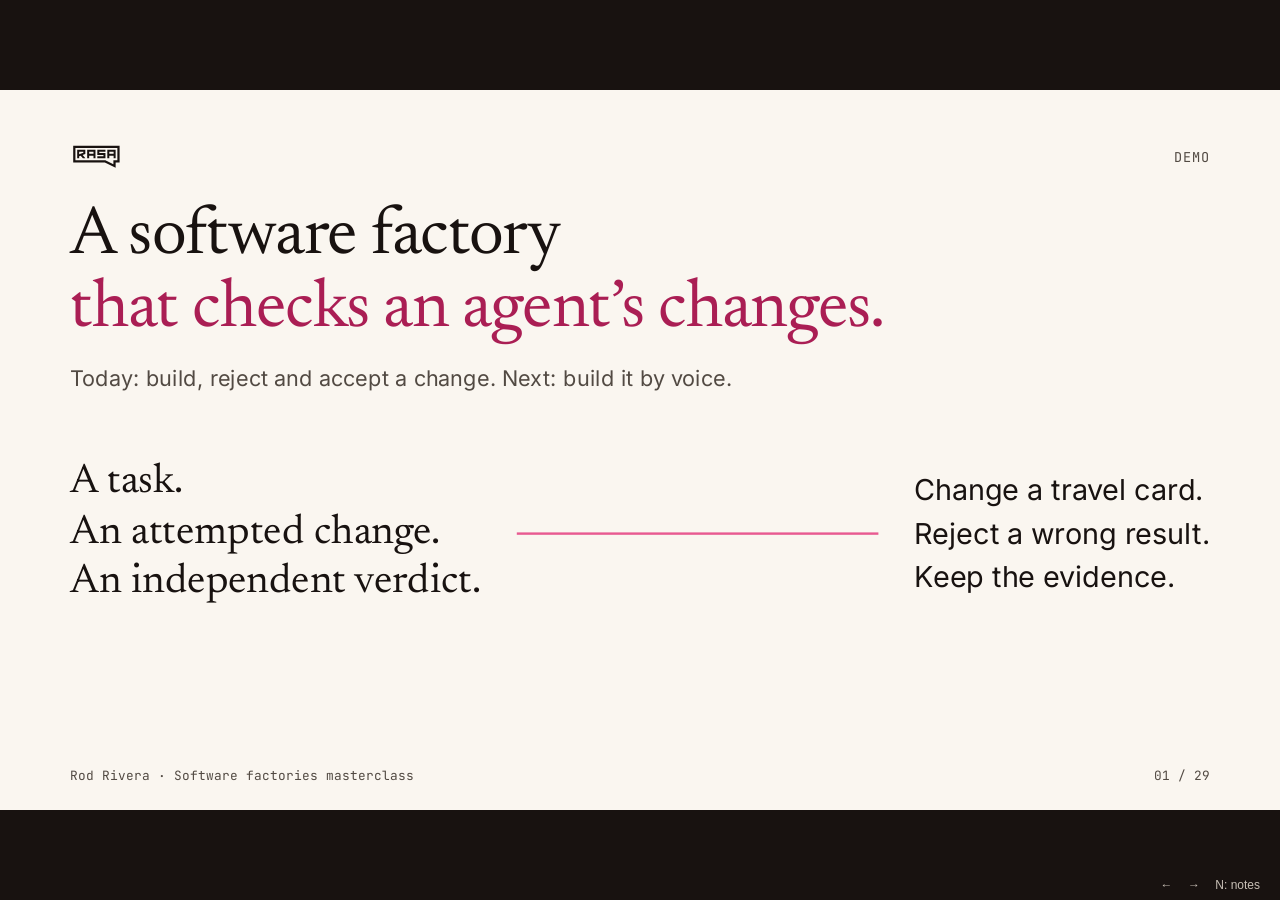
==== commit 0a41de45: "Workshop: profrod-ops slide edits, OpenAI key correction, drop render_guides.py sow: software-factor" ====
--- a/workshops/software-factories-masterclass/slides/index.html
+++ b/workshops/software-factories-masterclass/slides/index.html
@@ -1,178 +1,68 @@
-<!doctype html><html lang="en"><head><meta charset="utf-8"><meta name="viewport" content="width=device-width,initial-scale=1"><title>Software factories masterclass</title><!-- Fonts: Inter, Newsreader and JetBrains Mono, Latin subsets, SIL Open Font License 1.1 (see FONT-LICENSES.txt beside this file). The Rasa brand fonts are not redistributable. --><style>@font-face{font-family:'Inter';font-weight:400;font-style:normal;font-display:swap;src:url([data-uri]) format('woff2')}@font-face{font-family:'Inter';font-weight:500;font-style:normal;font-display:swap;src:url([data-uri]) format('woff2')}@font-face{font-family:'Newsreader';font-weight:400;font-style:normal;font-display:swap;src:url([data-uri]) format('woff2')}@font-face{font-family:'Newsreader';font-weight:400;font-style:italic;font-display:swap;src:url([data-uri]) format('woff2')}@font-face{font-family:'JetBrains Mono';font-weight:400;font-style:normal;font-display:swap;src:url([data-uri]) format('woff2')}/* Local presentation adaptation of Rasa brand tokens v0.2.0.
- * Font faces are embedded by index.html with the supplied OFL licences.
- * A fixed 16:9 composition scales as one unit; never shrink text to fit.
- */
-:root {
-  --ink: #181210;
-  --cream: #FAF6F0;
-  --paper: #FFFBF5;
-  --taupe: #EDE8E0;
-  --taupe-line: #C8C0B6;
-  --taupe-muted: #524A43;
-  --pink: #E85A91;
-  --pink-soft: #FCE7EF;
-  --pink-ink: #AA1E54;
-  --mint: #C6FEE1;
-  --green: #2B5E47;
-  --orange-soft: #FFEDE4;
-  --orange-ink: #AA4C1E;
-  --gold: #F6E668;
-  --serif: Newsreader, Georgia, serif;
-  --sans: Inter, Arial, sans-serif;
-  --mono: 'JetBrains Mono', monospace;
+<!doctype html><html lang="en"><head><meta charset="utf-8"><meta name="viewport" content="width=device-width,initial-scale=1"><title>A software factory that checks an agent’s changes</title><style>@font-face{font-family:'Inter';src:url([data-uri]) format('woff2');font-weight:400}@font-face{font-family:'Newsreader';src:url([data-uri]) format('woff2');font-weight:400}@font-face{font-family:'JetBrains Mono';src:url([data-uri]) format('woff2');font-weight:400}*{box-sizing:border-box}body{margin:0;background:#181210;color:#181210;font:28px/1.45 Inter,Arial}#stage{width:1600px;height:900px;position:absolute;transform-origin:top left}.slide{display:none;width:1600px;height:900px;position:absolute;background:#FAF6F0;padding:66px 88px 70px}.slide.on{display:block}.brand{height:35px;width:auto}header{display:flex;align-items:center;justify-content:space-between;margin-bottom:38px}.section-name{font:17px 'JetBrains Mono';letter-spacing:1px;color:#524A43}h1{font:400 66px/1.06 Newsreader,Georgia;margin:0;letter-spacing:-1.2px;max-width:1400px}h1 em{font-style:normal;color:#AA1E54}p.subtitle{font-size:27px;margin:20px 0 35px;color:#524A43}.body{height:500px}h2{font:400 36px/1.18 Newsreader;margin:16px 0}p{margin:12px 0}label,.num{font:18px/1.4 'JetBrains Mono';color:#524A43}.num{color:#AA1E54}footer{position:absolute;bottom:32px;left:88px;right:88px;display:flex;justify-content:space-between;font:16px 'JetBrains Mono';color:#524A43}.panels{display:flex;gap:28px;height:390px;margin-top:40px}.panels article{flex:1;border-top:4px solid #E85A91;padding:28px 20px;background:#FFFBF5}.panels p{font-size:27px}.flow,.artifact{display:flex;align-items:center;gap:20px;margin-top:65px}.flow>div,.artifact>div{flex:1;background:#EDE8E0;padding:24px;min-height:260px}.flow p,.artifact p{font-size:24px}.arrow{font-size:42px;color:#AA1E54}.caption{font-size:24px;color:#524A43;margin-top:34px}.hero{display:flex;align-items:center;gap:45px;margin-top:80px}.quote{font:52px/1.2 Newsreader}.hero-line{height:3px;background:#E85A91;flex:1}.hero-result{font:36px/1.5 Inter}.cover h1{font-size:86px}.cover .body{height:400px}.dashboard{display:grid;grid-template-columns:1fr 1fr;gap:22px}.dashboard article{position:relative;border:1px solid #C8C0B6;background:#FFFBF5;padding:25px 30px;height:222px;overflow:hidden}.dashboard h2{font-size:38px;margin:12px 0}.dashboard p{font-size:23px;line-height:1.4}.dashboard svg{position:absolute;right:25px;bottom:18px;width:180px}.rain,.fx{position:absolute;right:35px;bottom:25px;color:#AA1E54;font:50px Newsreader}.fx{font:25px 'JetBrains Mono'}.mini-line{display:none}.pink{background:#FCE7EF!important}.mint{background:#C6FEE1!important}.soft{background:#EDE8E0}.schedule{display:flex;gap:7px;align-items:stretch;margin-top:100px;height:210px}.schedule>div{min-width:110px;padding:22px 12px;font-size:22px}.schedule b{display:block;font:48px Newsreader;margin-top:30px}.lanes{display:grid;gap:26px}.lanes>div{padding:25px 32px;background:#FFFBF5;border-left:6px solid #E85A91}.lanes h2{margin:10px 0}.lanes p{font-size:26px}.lanes label{font-size:17px}table{border-collapse:collapse;width:100%;font-size:25px}th{text-align:left;font:18px 'JetBrains Mono';color:#524A43;background:#EDE8E0}td,th{padding:18px 23px;border-bottom:1px solid #C8C0B6}td:first-child{width:29%;font-weight:600}.code-split{display:grid;grid-template-columns:1.2fr 1fr;gap:50px}.code-split pre{background:#181210;color:#FAF6F0;padding:30px;font:24px/1.6 'JetBrains Mono';margin:0}.small{font-size:21px;color:#524A43}.contrast{display:grid;grid-template-columns:1fr 1fr;gap:50px;padding-top:35px}.contrast>div{padding:30px;background:#FFFBF5}blockquote{margin:22px 0;font:39px/1.25 Newsreader}ul{padding-left:26px;margin:25px 0}li{padding:7px 0;font-size:26px}.boundary{display:flex;align-items:center;gap:25px;margin-top:50px}.build-zone,.verify-zone{flex:1;padding:40px;height:300px;background:#FFFBF5;border:2px solid #C8C0B6}.verify-zone{background:#C6FEE1;border-color:#2B5E47}.boundary-line{border-top:3px dashed #AA1E54;padding-top:12px;font-size:22px}.big-question{font:70px/1.18 Newsreader;margin-top:85px}.share{display:flex;gap:30px;margin-top:65px}.share>div{flex:1;border-top:3px solid #E85A91;padding-top:30px}.share b{font:70px Newsreader;color:#AA1E54}.share h2{font-size:38px}.controls{position:fixed;bottom:7px;right:14px;color:#C8C0B6;font:12px Arial;z-index:9}button{font:inherit;border:0;background:transparent;color:inherit;cursor:pointer}button:focus-visible{outline:2px solid #E85A91}body.notes .slide.on{opacity:.16}#notes{display:none;position:fixed;inset:12%;padding:45px;background:#FFFBF5;z-index:20;font:24px/1.6 Inter;overflow:auto}body.notes #notes{display:block}@media print{@page{size:1600px 900px;margin:0}body{background:white}#stage{position:static;transform:none!important}.slide{display:block!important;position:relative;break-after:page}.controls,#notes{display:none!important}}</style><style>/* Narrow screens (1100px and below): read the same slide in normal document flow.
+ * The landscape and print compositions are unchanged. */
+@media screen and (max-width: 1100px) {
+  html, body { width: 100%; height: auto; overflow-x: hidden; }
+  body { font-size: 17px; line-height: 1.5; }
+  #stage {
+    position: static !important; transform: none !important;
+    width: 100% !important; height: auto !important;
+    left: auto !important; top: auto !important;
+  }
+  .slide {
+    position: relative; width: 100%; height: auto;
+    min-height: 100dvh; padding: 24px 24px 72px;
+  }
+  .slide.on { display: flex; flex-direction: column; }
+  header { gap: 20px; margin-bottom: 28px; }
+  .brand { height: 28px; max-width: 100px; }
+  .section-name { font-size: 12px; }
+  h1, .cover h1 { font-size: clamp(28px, 7vw, 48px); line-height: 1.1; letter-spacing: -.025em; }
+  p.subtitle { font-size: 17px; margin: 18px 0 26px; }
+  .body, .cover .body { height: auto; }
+  h2 { font-size: 26px; margin: 12px 0; }
+  label, .num, .lanes label { font-size: 16px; }
+  .panels, .flow, .artifact, .hero, .share, .boundary {
+    display: flex; flex-direction: column; align-items: stretch;
+    gap: 18px; height: auto; margin-top: 20px;
+  }
+  .panels article, .flow > div, .artifact > div, .contrast > div {
+    padding: 20px; min-height: 0; min-width: 0;
+  }
+  .panels p, .flow p, .artifact p, .lanes p { font-size: 17px; }
+  .arrow { align-self: center; transform: rotate(90deg); font-size: 30px; line-height: 1; }
+  .quote { font-size: 30px; }
+  .hero-result { font-size: 23px; line-height: 1.45; }
+  .hero-line { flex: none; height: 3px; min-height: 3px; }
+  .dashboard, .contrast, .code-split { grid-template-columns: minmax(0, 1fr); gap: 18px; }
+  .dashboard article { height: auto; min-height: 180px; padding: 20px; }
+  .dashboard h2 { font-size: 28px; }
+  .dashboard p { font-size: 17px; }
+  .dashboard svg { position: static; display: block; width: 100%; height: auto; margin-top: 16px; }
+  .rain, .fx { position: static; font-size: 32px; margin-top: 14px; }
+  .schedule { display: grid; grid-template-columns: repeat(2, minmax(0, 1fr)); height: auto; gap: 12px; margin-top: 24px; }
+  .schedule > div { min-width: 0; padding: 18px 12px; font-size: 16px; }
+  .schedule b { font-size: 32px; margin-top: 16px; }
+  .lanes { gap: 18px; }
+  .lanes > div { padding: 20px; }
+  table { font-size: 16px; table-layout: fixed; }
+  th { font-size: 16px; }
+  td, th { padding: 12px 8px; overflow-wrap: anywhere; }
+  td:first-child { width: 33%; }
+  .code-split pre { font-size: 16px; line-height: 1.6; padding: 18px; white-space: pre-wrap; overflow-wrap: anywhere; }
+  .small { font-size: 16px; }
+  blockquote { font-size: 26px; line-height: 1.3; }
+  li { font-size: 17px; }
+  .contrast { padding-top: 0; }
+  .build-zone, .verify-zone { flex: auto; height: auto; min-height: 160px; padding: 20px; }
+  .boundary-line { font-size: 16px; }
+  .big-question { font-size: 32px; margin-top: 24px; }
+  .share > div { padding-top: 18px; }
+  .share b { font-size: 42px; }
+  .share h2 { font-size: 28px; }
+  .caption { font-size: 16px; margin-top: 24px; }
+  footer { position: static; margin-top: auto; padding-top: 36px; gap: 16px; font-size: 11px; }
+  footer span:first-child { max-width: 75%; }
+  .controls { position: static; display: flex; justify-content: flex-end; gap: 12px; background: #181210; padding: 12px 24px; border-radius: 0; font-size: 16px; }
+  #notes { inset: 6%; padding: 24px; font-size: 18px; }
 }
-* { box-sizing: border-box; }
-html, body { margin: 0; width: 100%; height: 100%; background: var(--ink); color: var(--ink); }
-body { font: 400 1.875vw/1.3 var(--sans); }
-.slide {
-  display: none; position: absolute; inset: 0;
-  width: 100vw; height: 100vh; overflow: visible;
-  background: var(--cream); color: var(--ink);
-}
-.slide.on { display: block; }
-.slide.dark { background: var(--ink); color: var(--cream); }
-.slide .crumb {
-  position: absolute; left: 6.25vw; right: 6.25vw; top: 6.3vh;
-  display: flex; align-items: center; justify-content: space-between;
-  gap: 1.25vw; font: 400 1.666667vw/1.2 var(--mono);
-  color: var(--taupe-muted);
-}
-.dark .crumb { color: var(--taupe-line); }
-.crumb .progress { display: flex; gap: .416667vw; align-items: center; }
-.crumb .progress i { display: block; width: 2.083333vw; height: .555556vh; background: var(--taupe-line); }
-.crumb .progress i.active { background: var(--pink); }
-.slide h1 {
-  position: absolute; left: 6.25vw; right: 6.25vw; top: 12.75vh;
-  margin: 0; font: 400 4.166667vw/1.04 var(--serif);
-  letter-spacing: -.025em; max-width: none;
-}
-.slide h1 em { color: var(--pink-ink); font-style: italic; }
-.dark h1 em { color: var(--pink); }
-.slide .scene {
-  position: absolute; left: 6.25vw; top: 31.481481vh;
-  width: 87.5vw; height: 61.111111vh;
-}
-.scene svg { display: block; width: 100%; height: 100%; overflow: visible; }
-.scene text { font-family: var(--sans); font-weight: 400; fill: var(--ink); }
-.scene .label { font-size: 36px; }
-.scene .large-label { font-size: 46px; }
-.scene .display { font: 400 120px var(--serif); letter-spacing: -.02em; }
-.scene .mono { font-family: var(--mono); font-size: 32px; }
-.scene .on-dark { fill: var(--cream); }
-.scene .muted { fill: var(--taupe-muted); }
-.scene .pink-ink { fill: var(--pink-ink); }
-.scene .ink { fill: var(--ink); }
-.scene .panel { fill: var(--paper); stroke: var(--taupe-line); stroke-width: 2; }
-.scene .panel-muted { fill: var(--taupe); }
-.scene .panel-pink { fill: var(--pink-soft); stroke: var(--pink); stroke-width: 2; }
-.scene .panel-ink { fill: var(--ink); }
-.scene .panel-mint { fill: var(--mint); }
-.scene .panel-gold { fill: var(--gold); }
-.scene .panel-orange { fill: var(--orange-soft); }
-.scene .line { stroke: var(--taupe-line); stroke-width: 3; fill: none; }
-.scene .route { stroke: var(--pink); stroke-width: 5; fill: none; }
-.scene .icon { stroke: var(--ink); stroke-width: 5; fill: none; stroke-linecap: round; stroke-linejoin: round; }
-.scene .icon-light { stroke: var(--cream); }
-.scene .icon-pink { stroke: var(--pink-ink); }
-.scene .success { stroke: var(--green); }
-.slide [data-slide-chrome] { font-size: 1.666667vw; }
-a { color: var(--pink-ink); text-underline-offset: .15em; }
-a:focus-visible { outline: 4px solid var(--pink); outline-offset: 6px; }
-.dark a { color: var(--pink); }
-@media (prefers-reduced-motion: reduce) { * { transition: none !important; animation: none !important; } }
-@media print {
-  @page { size: 16in 9in; margin: 0; }
-  html, body { width: 1920px; height: auto; }
-  .slide { display: block !important; position: relative; break-after: page; width: 1920px; height: 1080px; }
-}
-.slide .words { position: absolute; left: 6.25vw; right: 6.25vw; top: 23.6vh;
-  margin: 0; font: 400 2.0833vw/1.2 var(--sans); }
-.dark .words { color: var(--cream); }
-/* Keep all SVG teaching content visible when the controller is absent. */
-.step-navigation .slide .step:not(.shown) { visibility: hidden; }
-.step-navigation .slide .step.shown { visibility: visible; }
-.step-navigation .step{opacity:0;transition:opacity .25s}.step-navigation .step.shown{opacity:1}@media (prefers-reduced-motion:reduce){.step-navigation .step{transition:none}}.slide .words{position:absolute;left:6.25vw;right:6.25vw;top:23.6vh;margin:0;font:400 2.0833vw/1.2 var(--sans)}.dark .words{color:var(--cream)}@media screen{.slide.on{display:grid;grid-template-rows:auto minmax(0,1fr);box-sizing:border-box;padding:12.75vh 6.25vw 7.4vh}.slide .head{min-height:18.73vh}.slide .head h1{position:static;margin:0}.slide .head .words{position:static;margin:max(.6vh,calc(9.45vh - 4.3333vw)) 0 0}.slide.on .scene{position:static;width:100%;height:100%;min-height:0}.slide .head h1{font:400 clamp(26px,4.166667vw,104px)/1.04 var(--serif)}.slide .head .words{font:400 clamp(15px,2.0833vw,52px)/1.2 var(--sans)}.slide .crumb{font-size:clamp(11px,1.666667vw,42px)}}@media screen and (max-aspect-ratio:1/1){.slide.on{align-content:start;grid-template-rows:auto auto auto}.slide.on::after{content:'Swipe to see the whole picture.';font:400 clamp(13px,3.6vw,20px)/1.2 var(--sans);color:var(--taupe-muted);margin-top:1vh}.dark.on::after{color:var(--taupe-line)}.slide.on .scene{height:auto;overflow-x:auto;overflow-y:hidden;-webkit-overflow-scrolling:touch}.scene svg{height:auto;min-width:860px}}</style></head><body><section class="slide dark on" id="s1"><nav class="crumb" aria-label="Where you are"><span>Part 1 of 8 · The problem · 1 of 4</span><span class="progress"><i class="active"></i><i class=""></i><i class=""></i><i class=""></i><i class=""></i><i class=""></i><i class=""></i><i class=""></i></span></nav><div class="head"><h1>Build a <em>factory</em> that builds your agent.</h1><p class="words" data-slide-chrome-no>One screen answers what four websites can’t.</p></div><div class="scene" role="region" aria-label="Sam and four answers on one screen"><svg data-slide-visual="" viewBox="0 0 1000 400" role="img" aria-label="Sam and four answers on one screen" xmlns="http://www.w3.org/2000/svg" class="pic" preserveAspectRatio="xMidYMid meet" style="fill: rgb(0, 0, 0); fill-opacity: 1; stroke: none; stroke-width: 1px; stroke-opacity: 1; stroke-linecap: butt; stroke-linejoin: miter; stroke-dasharray: none; font-family: Inter, Arial, sans-serif; font-size: 36px; font-weight: 400; font-style: normal; letter-spacing: normal; text-anchor: start; dominant-baseline: auto;"><g transform="translate(0 3.5714285714) scale(0.5952380952)"><rect x="0" y="0" width="1680" height="660" rx="20" style="fill: rgb(237, 232, 224); fill-opacity: 1; stroke: none; stroke-width: 1px; stroke-opacity: 1; stroke-linecap: butt; stroke-linejoin: miter; stroke-dasharray: none; font-family: Inter, Arial, sans-serif; font-size: 36px; font-weight: 400; font-style: normal; letter-spacing: normal; text-anchor: start; dominant-baseline: auto;"/><path d="M560 165C840 165 840 165 840 330" style="fill: none; fill-opacity: 1; stroke: rgb(232, 90, 145); stroke-width: 5px; stroke-opacity: 1; stroke-linecap: butt; stroke-linejoin: miter; stroke-dasharray: none; font-family: Inter, Arial, sans-serif; font-size: 36px; font-weight: 400; font-style: normal; letter-spacing: normal; text-anchor: start; dominant-baseline: auto;"/><rect x="210" y="40" width="350" height="250" rx="20" style="fill: rgb(255, 251, 245); fill-opacity: 1; stroke: rgb(200, 192, 182); stroke-width: 2px; stroke-opacity: 1; stroke-linecap: butt; stroke-linejoin: miter; stroke-dasharray: none; font-family: Inter, Arial, sans-serif; font-size: 36px; font-weight: 400; font-style: normal; letter-spacing: normal; text-anchor: start; dominant-baseline: auto;"/><g transform="translate(385 130) scale(1.15)" style="fill: rgb(0, 0, 0); fill-opacity: 1; stroke: none; stroke-width: 1px; stroke-opacity: 1; stroke-linecap: butt; stroke-linejoin: miter; stroke-dasharray: none; font-family: Inter, Arial, sans-serif; font-size: 36px; font-weight: 400; font-style: normal; letter-spacing: normal; text-anchor: start; dominant-baseline: auto;"><path d="M-48 4 48-30 15 12-5 18-20 42-25 15Z M-25 15 48-30" style="fill: none; fill-opacity: 1; stroke: rgb(24, 18, 16); stroke-width: 5px; stroke-opacity: 1; stroke-linecap: round; stroke-linejoin: round; stroke-dasharray: none; font-family: Inter, Arial, sans-serif; font-size: 36px; font-weight: 400; font-style: normal; letter-spacing: normal; text-anchor: start; dominant-baseline: auto;"/></g><text x="385" y="244" text-anchor="middle" font-size="46" style="fill: rgb(24, 18, 16); fill-opacity: 1; stroke: none; stroke-width: 1px; stroke-opacity: 1; stroke-linecap: butt; stroke-linejoin: miter; stroke-dasharray: none; font-family: Inter, Arial, sans-serif; font-size: 46px; font-weight: 400; font-style: normal; letter-spacing: normal; text-anchor: middle; dominant-baseline: auto;">Flight</text><path d="M1120 165C840 165 840 165 840 330" style="fill: none; fill-opacity: 1; stroke: rgb(232, 90, 145); stroke-width: 5px; stroke-opacity: 1; stroke-linecap: butt; stroke-linejoin: miter; stroke-dasharray: none; font-family: Inter, Arial, sans-serif; font-size: 36px; font-weight: 400; font-style: normal; letter-spacing: normal; text-anchor: start; dominant-baseline: auto;"/><rect x="1120" y="40" width="350" height="250" rx="20" style="fill: rgb(255, 251, 245); fill-opacity: 1; stroke: rgb(200, 192, 182); stroke-width: 2px; stroke-opacity: 1; stroke-linecap: butt; stroke-linejoin: miter; stroke-dasharray: none; font-family: Inter, Arial, sans-serif; font-size: 36px; font-weight: 400; font-style: normal; letter-spacing: normal; text-anchor: start; dominant-baseline: auto;"/><g transform="translate(1295 130) scale(1.15)" style="fill: rgb(0, 0, 0); fill-opacity: 1; stroke: none; stroke-width: 1px; stroke-opacity: 1; stroke-linecap: butt; stroke-linejoin: miter; stroke-dasharray: none; font-family: Inter, Arial, sans-serif; font-size: 36px; font-weight: 400; font-style: normal; letter-spacing: normal; text-anchor: start; dominant-baseline: auto;"><path d="M-38 18h72a25 25 0 0 0-3-50 34 34 0 0 0-64 10 21 21 0 0 0-5 40 M-20 38l-9 15 M5 38l-9 15 M30 38l-9 15" style="fill: none; fill-opacity: 1; stroke: rgb(24, 18, 16); stroke-width: 5px; stroke-opacity: 1; stroke-linecap: round; stroke-linejoin: round; stroke-dasharray: none; font-family: Inter, Arial, sans-serif; font-size: 36px; font-weight: 400; font-style: normal; letter-spacing: normal; text-anchor: start; dominant-baseline: auto;"/></g><text x="1295" y="244" text-anchor="middle" font-size="46" style="fill: rgb(24, 18, 16); fill-opacity: 1; stroke: none; stroke-width: 1px; stroke-opacity: 1; stroke-linecap: butt; stroke-linejoin: miter; stroke-dasharray: none; font-family: Inter, Arial, sans-serif; font-size: 46px; font-weight: 400; font-style: normal; letter-spacing: normal; text-anchor: middle; dominant-baseline: auto;">Weather</text><path d="M560 495C840 495 840 495 840 330" style="fill: none; fill-opacity: 1; stroke: rgb(232, 90, 145); stroke-width: 5px; stroke-opacity: 1; stroke-linecap: butt; stroke-linejoin: miter; stroke-dasharray: none; font-family: Inter, Arial, sans-serif; font-size: 36px; font-weight: 400; font-style: normal; letter-spacing: normal; text-anchor: start; dominant-baseline: auto;"/><rect x="210" y="370" width="350" height="250" rx="20" style="fill: rgb(255, 251, 245); fill-opacity: 1; stroke: rgb(200, 192, 182); stroke-width: 2px; stroke-opacity: 1; stroke-linecap: butt; stroke-linejoin: miter; stroke-dasharray: none; font-family: Inter, Arial, sans-serif; font-size: 36px; font-weight: 400; font-style: normal; letter-spacing: normal; text-anchor: start; dominant-baseline: auto;"/><g transform="translate(385 460) scale(1.15)" style="fill: rgb(0, 0, 0); fill-opacity: 1; stroke: none; stroke-width: 1px; stroke-opacity: 1; stroke-linecap: butt; stroke-linejoin: miter; stroke-dasharray: none; font-family: Inter, Arial, sans-serif; font-size: 36px; font-weight: 400; font-style: normal; letter-spacing: normal; text-anchor: start; dominant-baseline: auto;"><path d="M0-48a48 48 0 1 0 1 0 M0-30v32l23 14" style="fill: none; fill-opacity: 1; stroke: rgb(24, 18, 16); stroke-width: 5px; stroke-opacity: 1; stroke-linecap: round; stroke-linejoin: round; stroke-dasharray: none; font-family: Inter, Arial, sans-serif; font-size: 36px; font-weight: 400; font-style: normal; letter-spacing: normal; text-anchor: start; dominant-baseline: auto;"/></g><text x="385" y="574" text-anchor="middle" font-size="46" style="fill: rgb(24, 18, 16); fill-opacity: 1; stroke: none; stroke-width: 1px; stroke-opacity: 1; stroke-linecap: butt; stroke-linejoin: miter; stroke-dasharray: none; font-family: Inter, Arial, sans-serif; font-size: 46px; font-weight: 400; font-style: normal; letter-spacing: normal; text-anchor: middle; dominant-baseline: auto;">Timing</text><path d="M1120 495C840 495 840 495 840 330" style="fill: none; fill-opacity: 1; stroke: rgb(232, 90, 145); stroke-width: 5px; stroke-opacity: 1; stroke-linecap: butt; stroke-linejoin: miter; stroke-dasharray: none; font-family: Inter, Arial, sans-serif; font-size: 36px; font-weight: 400; font-style: normal; letter-spacing: normal; text-anchor: start; dominant-baseline: auto;"/><rect x="1120" y="370" width="350" height="250" rx="20" style="fill: rgb(246, 230, 104); fill-opacity: 1; stroke: none; stroke-width: 1px; stroke-opacity: 1; stroke-linecap: butt; stroke-linejoin: miter; stroke-dasharray: none; font-family: Inter, Arial, sans-serif; font-size: 36px; font-weight: 400; font-style: normal; letter-spacing: normal; text-anchor: start; dominant-baseline: auto;"/><g transform="translate(1295 460) scale(1.15)" style="fill: rgb(0, 0, 0); fill-opacity: 1; stroke: none; stroke-width: 1px; stroke-opacity: 1; stroke-linecap: butt; stroke-linejoin: miter; stroke-dasharray: none; font-family: Inter, Arial, sans-serif; font-size: 36px; font-weight: 400; font-style: normal; letter-spacing: normal; text-anchor: start; dominant-baseline: auto;"><path d="M-48-30h96v60h-96Z M0-16a16 16 0 1 0 0 32 16 16 0 1 0 0-32 M-34 0h1 M33 0h1" style="fill: none; fill-opacity: 1; stroke: rgb(24, 18, 16); stroke-width: 5px; stroke-opacity: 1; stroke-linecap: round; stroke-linejoin: round; stroke-dasharray: none; font-family: Inter, Arial, sans-serif; font-size: 36px; font-weight: 400; font-style: normal; letter-spacing: normal; text-anchor: start; dominant-baseline: auto;"/></g><text x="1295" y="574" text-anchor="middle" font-size="46" style="fill: rgb(24, 18, 16); fill-opacity: 1; stroke: none; stroke-width: 1px; stroke-opacity: 1; stroke-linecap: butt; stroke-linejoin: miter; stroke-dasharray: none; font-family: Inter, Arial, sans-serif; font-size: 46px; font-weight: 400; font-style: normal; letter-spacing: normal; text-anchor: middle; dominant-baseline: auto;">Money</text><circle cx="840" cy="330" r="154" style="fill: rgb(24, 18, 16); fill-opacity: 1; stroke: none; stroke-width: 1px; stroke-opacity: 1; stroke-linecap: butt; stroke-linejoin: miter; stroke-dasharray: none; font-family: Inter, Arial, sans-serif; font-size: 36px; font-weight: 400; font-style: normal; letter-spacing: normal; text-anchor: start; dominant-baseline: auto;"/><g transform="translate(840 322) scale(1.7)" style="fill: rgb(0, 0, 0); fill-opacity: 1; stroke: none; stroke-width: 1px; stroke-opacity: 1; stroke-linecap: butt; stroke-linejoin: miter; stroke-dasharray: none; font-family: Inter, Arial, sans-serif; font-size: 36px; font-weight: 400; font-style: normal; letter-spacing: normal; text-anchor: start; dominant-baseline: auto;"><path d="M0-38a18 18 0 1 0 1 0 M-35 42v-15a35 35 0 0 1 70 0v15" style="fill: none; fill-opacity: 1; stroke: rgb(250, 246, 240); stroke-width: 5px; stroke-opacity: 1; stroke-linecap: round; stroke-linejoin: round; stroke-dasharray: none; font-family: Inter, Arial, sans-serif; font-size: 36px; font-weight: 400; font-style: normal; letter-spacing: normal; text-anchor: start; dominant-baseline: auto;"/></g></g></svg></div></section>
-<section class="slide" id="s2"><nav class="crumb" aria-label="Where you are"><span>Part 1 of 8 · The problem · 2 of 4</span><span class="progress"><i class="active"></i><i class=""></i><i class=""></i><i class=""></i><i class=""></i><i class=""></i><i class=""></i><i class=""></i></span></nav><div class="head"><h1>Today in London: <em>see it</em>, <em>learn it</em>, <em>build it</em>.</h1><p class="words" data-slide-chrome-no>Break 16:30.</p></div><div class="scene" role="region" aria-label="The plan for the day"><svg data-slide-visual="" viewBox="0 0 1000 400" role="img" aria-label="The plan for the day" xmlns="http://www.w3.org/2000/svg" class="pic" preserveAspectRatio="xMidYMid meet" style="fill: rgb(0, 0, 0); fill-opacity: 1; stroke: none; stroke-width: 1px; stroke-opacity: 1; stroke-linecap: butt; stroke-linejoin: miter; stroke-dasharray: none; font-family: Inter, Arial, sans-serif; font-size: 36px; font-weight: 400; font-style: normal; letter-spacing: normal; text-anchor: start; dominant-baseline: auto;"><g transform="translate(0 3.5714285714) scale(0.5952380952)"><rect x="0" y="0" width="1680" height="660" rx="20" style="fill: rgb(237, 232, 224); fill-opacity: 1; stroke: none; stroke-width: 1px; stroke-opacity: 1; stroke-linecap: butt; stroke-linejoin: miter; stroke-dasharray: none; font-family: Inter, Arial, sans-serif; font-size: 36px; font-weight: 400; font-style: normal; letter-spacing: normal; text-anchor: start; dominant-baseline: auto;"/><rect x="60" y="150" width="288" height="360" rx="20" style="fill: rgb(255, 251, 245); fill-opacity: 1; stroke: rgb(200, 192, 182); stroke-width: 2px; stroke-opacity: 1; stroke-linecap: butt; stroke-linejoin: miter; stroke-dasharray: none; font-family: Inter, Arial, sans-serif; font-size: 36px; font-weight: 400; font-style: normal; letter-spacing: normal; text-anchor: start; dominant-baseline: auto;"/><text x="204" y="330" text-anchor="middle" font-size="46" style="fill: rgb(24, 18, 16); fill-opacity: 1; stroke: none; stroke-width: 1px; stroke-opacity: 1; stroke-linecap: butt; stroke-linejoin: miter; stroke-dasharray: none; font-family: Inter, Arial, sans-serif; font-size: 46px; font-weight: 400; font-style: normal; letter-spacing: normal; text-anchor: middle; dominant-baseline: auto;">14:30</text><text x="204" y="474" text-anchor="middle" font-size="36" style="fill: rgb(82, 74, 67); fill-opacity: 1; stroke: none; stroke-width: 1px; stroke-opacity: 1; stroke-linecap: butt; stroke-linejoin: miter; stroke-dasharray: none; font-family: Inter, Arial, sans-serif; font-size: 36px; font-weight: 400; font-style: normal; letter-spacing: normal; text-anchor: middle; dominant-baseline: auto;">See</text><path d="M354 330h20m-18 -16 18 16-18 16" style="fill: none; fill-opacity: 1; stroke: rgb(232, 90, 145); stroke-width: 5px; stroke-opacity: 1; stroke-linecap: butt; stroke-linejoin: miter; stroke-dasharray: none; font-family: Inter, Arial, sans-serif; font-size: 36px; font-weight: 400; font-style: normal; letter-spacing: normal; text-anchor: start; dominant-baseline: auto;"/><rect x="378" y="150" width="288" height="360" rx="20" style="fill: rgb(255, 251, 245); fill-opacity: 1; stroke: rgb(200, 192, 182); stroke-width: 2px; stroke-opacity: 1; stroke-linecap: butt; stroke-linejoin: miter; stroke-dasharray: none; font-family: Inter, Arial, sans-serif; font-size: 36px; font-weight: 400; font-style: normal; letter-spacing: normal; text-anchor: start; dominant-baseline: auto;"/><text x="522" y="330" text-anchor="middle" font-size="46" style="fill: rgb(24, 18, 16); fill-opacity: 1; stroke: none; stroke-width: 1px; stroke-opacity: 1; stroke-linecap: butt; stroke-linejoin: miter; stroke-dasharray: none; font-family: Inter, Arial, sans-serif; font-size: 46px; font-weight: 400; font-style: normal; letter-spacing: normal; text-anchor: middle; dominant-baseline: auto;">14:45</text><text x="522" y="474" text-anchor="middle" font-size="36" style="fill: rgb(82, 74, 67); fill-opacity: 1; stroke: none; stroke-width: 1px; stroke-opacity: 1; stroke-linecap: butt; stroke-linejoin: miter; stroke-dasharray: none; font-family: Inter, Arial, sans-serif; font-size: 36px; font-weight: 400; font-style: normal; letter-spacing: normal; text-anchor: middle; dominant-baseline: auto;">Learn</text><path d="M672 330h20m-18 -16 18 16-18 16" style="fill: none; fill-opacity: 1; stroke: rgb(232, 90, 145); stroke-width: 5px; stroke-opacity: 1; stroke-linecap: butt; stroke-linejoin: miter; stroke-dasharray: none; font-family: Inter, Arial, sans-serif; font-size: 36px; font-weight: 400; font-style: normal; letter-spacing: normal; text-anchor: start; dominant-baseline: auto;"/><rect x="696" y="150" width="288" height="360" rx="20" style="fill: rgb(255, 251, 245); fill-opacity: 1; stroke: rgb(200, 192, 182); stroke-width: 2px; stroke-opacity: 1; stroke-linecap: butt; stroke-linejoin: miter; stroke-dasharray: none; font-family: Inter, Arial, sans-serif; font-size: 36px; font-weight: 400; font-style: normal; letter-spacing: normal; text-anchor: start; dominant-baseline: auto;"/><text x="840" y="330" text-anchor="middle" font-size="46" style="fill: rgb(24, 18, 16); fill-opacity: 1; stroke: none; stroke-width: 1px; stroke-opacity: 1; stroke-linecap: butt; stroke-linejoin: miter; stroke-dasharray: none; font-family: Inter, Arial, sans-serif; font-size: 46px; font-weight: 400; font-style: normal; letter-spacing: normal; text-anchor: middle; dominant-baseline: auto;">15:15</text><text x="840" y="474" text-anchor="middle" font-size="36" style="fill: rgb(82, 74, 67); fill-opacity: 1; stroke: none; stroke-width: 1px; stroke-opacity: 1; stroke-linecap: butt; stroke-linejoin: miter; stroke-dasharray: none; font-family: Inter, Arial, sans-serif; font-size: 36px; font-weight: 400; font-style: normal; letter-spacing: normal; text-anchor: middle; dominant-baseline: auto;">Build</text><path d="M990 330h20m-18 -16 18 16-18 16" style="fill: none; fill-opacity: 1; stroke: rgb(232, 90, 145); stroke-width: 5px; stroke-opacity: 1; stroke-linecap: butt; stroke-linejoin: miter; stroke-dasharray: none; font-family: Inter, Arial, sans-serif; font-size: 36px; font-weight: 400; font-style: normal; letter-spacing: normal; text-anchor: start; dominant-baseline: auto;"/><rect x="1014" y="150" width="288" height="360" rx="20" style="fill: rgb(255, 251, 245); fill-opacity: 1; stroke: rgb(200, 192, 182); stroke-width: 2px; stroke-opacity: 1; stroke-linecap: butt; stroke-linejoin: miter; stroke-dasharray: none; font-family: Inter, Arial, sans-serif; font-size: 36px; font-weight: 400; font-style: normal; letter-spacing: normal; text-anchor: start; dominant-baseline: auto;"/><text x="1158" y="330" text-anchor="middle" font-size="46" style="fill: rgb(24, 18, 16); fill-opacity: 1; stroke: none; stroke-width: 1px; stroke-opacity: 1; stroke-linecap: butt; stroke-linejoin: miter; stroke-dasharray: none; font-family: Inter, Arial, sans-serif; font-size: 46px; font-weight: 400; font-style: normal; letter-spacing: normal; text-anchor: middle; dominant-baseline: auto;">15:45</text><text x="1158" y="474" text-anchor="middle" font-size="36" style="fill: rgb(82, 74, 67); fill-opacity: 1; stroke: none; stroke-width: 1px; stroke-opacity: 1; stroke-linecap: butt; stroke-linejoin: miter; stroke-dasharray: none; font-family: Inter, Arial, sans-serif; font-size: 36px; font-weight: 400; font-style: normal; letter-spacing: normal; text-anchor: middle; dominant-baseline: auto;">Practice</text><path d="M1308 330h20m-18 -16 18 16-18 16" style="fill: none; fill-opacity: 1; stroke: rgb(232, 90, 145); stroke-width: 5px; stroke-opacity: 1; stroke-linecap: butt; stroke-linejoin: miter; stroke-dasharray: none; font-family: Inter, Arial, sans-serif; font-size: 36px; font-weight: 400; font-style: normal; letter-spacing: normal; text-anchor: start; dominant-baseline: auto;"/><rect x="1332" y="150" width="288" height="360" rx="20" style="fill: rgb(255, 251, 245); fill-opacity: 1; stroke: rgb(200, 192, 182); stroke-width: 2px; stroke-opacity: 1; stroke-linecap: butt; stroke-linejoin: miter; stroke-dasharray: none; font-family: Inter, Arial, sans-serif; font-size: 36px; font-weight: 400; font-style: normal; letter-spacing: normal; text-anchor: start; dominant-baseline: auto;"/><text x="1476" y="330" text-anchor="middle" font-size="46" style="fill: rgb(24, 18, 16); fill-opacity: 1; stroke: none; stroke-width: 1px; stroke-opacity: 1; stroke-linecap: butt; stroke-linejoin: miter; stroke-dasharray: none; font-family: Inter, Arial, sans-serif; font-size: 46px; font-weight: 400; font-style: normal; letter-spacing: normal; text-anchor: middle; dominant-baseline: auto;">17:20</text><text x="1476" y="474" text-anchor="middle" font-size="36" style="fill: rgb(82, 74, 67); fill-opacity: 1; stroke: none; stroke-width: 1px; stroke-opacity: 1; stroke-linecap: butt; stroke-linejoin: miter; stroke-dasharray: none; font-family: Inter, Arial, sans-serif; font-size: 36px; font-weight: 400; font-style: normal; letter-spacing: normal; text-anchor: middle; dominant-baseline: auto;">Close</text></g></svg></div></section>
-<section class="slide" id="s3"><nav class="crumb" aria-label="Where you are"><span>Part 1 of 8 · The problem · 3 of 4</span><span class="progress"><i class="active"></i><i class=""></i><i class=""></i><i class=""></i><i class=""></i><i class=""></i><i class=""></i><i class=""></i></span></nav><div class="head"><h1>Meet <em>Sam</em>, due in New York tonight.</h1><p class="words" data-slide-chrome-no>Will I make my meeting?</p></div><div class="scene" role="region" aria-label="Sam needs four checks"><svg data-slide-visual="" viewBox="0 0 1000 400" role="img" aria-label="Sam needs four checks" xmlns="http://www.w3.org/2000/svg" class="pic" preserveAspectRatio="xMidYMid meet" style="fill: rgb(0, 0, 0); fill-opacity: 1; stroke: none; stroke-width: 1px; stroke-opacity: 1; stroke-linecap: butt; stroke-linejoin: miter; stroke-dasharray: none; font-family: Inter, Arial, sans-serif; font-size: 36px; font-weight: 400; font-style: normal; letter-spacing: normal; text-anchor: start; dominant-baseline: auto;"><g transform="translate(0 3.5714285714) scale(0.5952380952)"><rect x="0" y="0" width="1680" height="660" rx="20" style="fill: rgb(237, 232, 224); fill-opacity: 1; stroke: none; stroke-width: 1px; stroke-opacity: 1; stroke-linecap: butt; stroke-linejoin: miter; stroke-dasharray: none; font-family: Inter, Arial, sans-serif; font-size: 36px; font-weight: 400; font-style: normal; letter-spacing: normal; text-anchor: start; dominant-baseline: auto;"/><rect x="210" y="40" width="350" height="250" rx="20" style="fill: rgb(255, 251, 245); fill-opacity: 1; stroke: rgb(200, 192, 182); stroke-width: 2px; stroke-opacity: 1; stroke-linecap: butt; stroke-linejoin: miter; stroke-dasharray: none; font-family: Inter, Arial, sans-serif; font-size: 36px; font-weight: 400; font-style: normal; letter-spacing: normal; text-anchor: start; dominant-baseline: auto;"/><g class="step" data-s="1"><g transform="translate(385 130) scale(1.15)" style="fill: rgb(0, 0, 0); fill-opacity: 1; stroke: none; stroke-width: 1px; stroke-opacity: 1; stroke-linecap: butt; stroke-linejoin: miter; stroke-dasharray: none; font-family: Inter, Arial, sans-serif; font-size: 36px; font-weight: 400; font-style: normal; letter-spacing: normal; text-anchor: start; dominant-baseline: auto;"><path d="M-48 4 48-30 15 12-5 18-20 42-25 15Z M-25 15 48-30" style="fill: none; fill-opacity: 1; stroke: rgb(24, 18, 16); stroke-width: 5px; stroke-opacity: 1; stroke-linecap: round; stroke-linejoin: round; stroke-dasharray: none; font-family: Inter, Arial, sans-serif; font-size: 36px; font-weight: 400; font-style: normal; letter-spacing: normal; text-anchor: start; dominant-baseline: auto;"/></g></g><g class="step" data-s="1"><text x="385" y="244" text-anchor="middle" font-size="46" style="fill: rgb(24, 18, 16); fill-opacity: 1; stroke: none; stroke-width: 1px; stroke-opacity: 1; stroke-linecap: butt; stroke-linejoin: miter; stroke-dasharray: none; font-family: Inter, Arial, sans-serif; font-size: 46px; font-weight: 400; font-style: normal; letter-spacing: normal; text-anchor: middle; dominant-baseline: auto;">Flight</text></g><rect x="1120" y="40" width="350" height="250" rx="20" style="fill: rgb(255, 251, 245); fill-opacity: 1; stroke: rgb(200, 192, 182); stroke-width: 2px; stroke-opacity: 1; stroke-linecap: butt; stroke-linejoin: miter; stroke-dasharray: none; font-family: Inter, Arial, sans-serif; font-size: 36px; font-weight: 400; font-style: normal; letter-spacing: normal; text-anchor: start; dominant-baseline: auto;"/><g class="step" data-s="2"><g transform="translate(1295 130) scale(1.15)" style="fill: rgb(0, 0, 0); fill-opacity: 1; stroke: none; stroke-width: 1px; stroke-opacity: 1; stroke-linecap: butt; stroke-linejoin: miter; stroke-dasharray: none; font-family: Inter, Arial, sans-serif; font-size: 36px; font-weight: 400; font-style: normal; letter-spacing: normal; text-anchor: start; dominant-baseline: auto;"><path d="M-38 18h72a25 25 0 0 0-3-50 34 34 0 0 0-64 10 21 21 0 0 0-5 40 M-20 38l-9 15 M5 38l-9 15 M30 38l-9 15" style="fill: none; fill-opacity: 1; stroke: rgb(24, 18, 16); stroke-width: 5px; stroke-opacity: 1; stroke-linecap: round; stroke-linejoin: round; stroke-dasharray: none; font-family: Inter, Arial, sans-serif; font-size: 36px; font-weight: 400; font-style: normal; letter-spacing: normal; text-anchor: start; dominant-baseline: auto;"/></g></g><g class="step" data-s="2"><text x="1295" y="244" text-anchor="middle" font-size="46" style="fill: rgb(24, 18, 16); fill-opacity: 1; stroke: none; stroke-width: 1px; stroke-opacity: 1; stroke-linecap: butt; stroke-linejoin: miter; stroke-dasharray: none; font-family: Inter, Arial, sans-serif; font-size: 46px; font-weight: 400; font-style: normal; letter-spacing: normal; text-anchor: middle; dominant-baseline: auto;">Weather</text></g><rect x="210" y="370" width="350" height="250" rx="20" style="fill: rgb(255, 251, 245); fill-opacity: 1; stroke: rgb(200, 192, 182); stroke-width: 2px; stroke-opacity: 1; stroke-linecap: butt; stroke-linejoin: miter; stroke-dasharray: none; font-family: Inter, Arial, sans-serif; font-size: 36px; font-weight: 400; font-style: normal; letter-spacing: normal; text-anchor: start; dominant-baseline: auto;"/><g class="step" data-s="3"><g transform="translate(385 460) scale(1.15)" style="fill: rgb(0, 0, 0); fill-opacity: 1; stroke: none; stroke-width: 1px; stroke-opacity: 1; stroke-linecap: butt; stroke-linejoin: miter; stroke-dasharray: none; font-family: Inter, Arial, sans-serif; font-size: 36px; font-weight: 400; font-style: normal; letter-spacing: normal; text-anchor: start; dominant-baseline: auto;"><path d="M0-48a48 48 0 1 0 1 0 M0-30v32l23 14" style="fill: none; fill-opacity: 1; stroke: rgb(24, 18, 16); stroke-width: 5px; stroke-opacity: 1; stroke-linecap: round; stroke-linejoin: round; stroke-dasharray: none; font-family: Inter, Arial, sans-serif; font-size: 36px; font-weight: 400; font-style: normal; letter-spacing: normal; text-anchor: start; dominant-baseline: auto;"/></g></g><g class="step" data-s="3"><text x="385" y="574" text-anchor="middle" font-size="46" style="fill: rgb(24, 18, 16); fill-opacity: 1; stroke: none; stroke-width: 1px; stroke-opacity: 1; stroke-linecap: butt; stroke-linejoin: miter; stroke-dasharray: none; font-family: Inter, Arial, sans-serif; font-size: 46px; font-weight: 400; font-style: normal; letter-spacing: normal; text-anchor: middle; dominant-baseline: auto;">Timing</text></g><rect x="1120" y="370" width="350" height="250" rx="20" style="fill: rgb(255, 251, 245); fill-opacity: 1; stroke: rgb(200, 192, 182); stroke-width: 2px; stroke-opacity: 1; stroke-linecap: butt; stroke-linejoin: miter; stroke-dasharray: none; font-family: Inter, Arial, sans-serif; font-size: 36px; font-weight: 400; font-style: normal; letter-spacing: normal; text-anchor: start; dominant-baseline: auto;"/><g class="step" data-s="4"><g transform="translate(1295 460) scale(1.15)" style="fill: rgb(0, 0, 0); fill-opacity: 1; stroke: none; stroke-width: 1px; stroke-opacity: 1; stroke-linecap: butt; stroke-linejoin: miter; stroke-dasharray: none; font-family: Inter, Arial, sans-serif; font-size: 36px; font-weight: 400; font-style: normal; letter-spacing: normal; text-anchor: start; dominant-baseline: auto;"><path d="M-48-30h96v60h-96Z M0-16a16 16 0 1 0 0 32 16 16 0 1 0 0-32 M-34 0h1 M33 0h1" style="fill: none; fill-opacity: 1; stroke: rgb(24, 18, 16); stroke-width: 5px; stroke-opacity: 1; stroke-linecap: round; stroke-linejoin: round; stroke-dasharray: none; font-family: Inter, Arial, sans-serif; font-size: 36px; font-weight: 400; font-style: normal; letter-spacing: normal; text-anchor: start; dominant-baseline: auto;"/></g></g><g class="step" data-s="4"><text x="1295" y="574" text-anchor="middle" font-size="46" style="fill: rgb(24, 18, 16); fill-opacity: 1; stroke: none; stroke-width: 1px; stroke-opacity: 1; stroke-linecap: butt; stroke-linejoin: miter; stroke-dasharray: none; font-family: Inter, Arial, sans-serif; font-size: 46px; font-weight: 400; font-style: normal; letter-spacing: normal; text-anchor: middle; dominant-baseline: auto;">Money</text></g><circle cx="840" cy="330" r="154" style="fill: rgb(252, 231, 239); fill-opacity: 1; stroke: rgb(232, 90, 145); stroke-width: 2px; stroke-opacity: 1; stroke-linecap: butt; stroke-linejoin: miter; stroke-dasharray: none; font-family: Inter, Arial, sans-serif; font-size: 36px; font-weight: 400; font-style: normal; letter-spacing: normal; text-anchor: start; dominant-baseline: auto;"/><g transform="translate(840 322) scale(1.7)" style="fill: rgb(0, 0, 0); fill-opacity: 1; stroke: none; stroke-width: 1px; stroke-opacity: 1; stroke-linecap: butt; stroke-linejoin: miter; stroke-dasharray: none; font-family: Inter, Arial, sans-serif; font-size: 36px; font-weight: 400; font-style: normal; letter-spacing: normal; text-anchor: start; dominant-baseline: auto;"><path d="M0-38a18 18 0 1 0 1 0 M-35 42v-15a35 35 0 0 1 70 0v15" style="fill: none; fill-opacity: 1; stroke: rgb(24, 18, 16); stroke-width: 5px; stroke-opacity: 1; stroke-linecap: round; stroke-linejoin: round; stroke-dasharray: none; font-family: Inter, Arial, sans-serif; font-size: 36px; font-weight: 400; font-style: normal; letter-spacing: normal; text-anchor: start; dominant-baseline: auto;"/></g></g></svg></div></section>
-<section class="slide" id="s4"><nav class="crumb" aria-label="Where you are"><span>Part 1 of 8 · The problem · 4 of 4</span><span class="progress"><i class="active"></i><i class=""></i><i class=""></i><i class=""></i><i class=""></i><i class=""></i><i class=""></i><i class=""></i></span></nav><div class="head"><h1>An <em>agent</em> decides what to do, then does it.</h1></div><div class="scene" role="region" aria-label="One agent answers all four"><svg data-slide-visual="" viewBox="0 0 1000 400" role="img" aria-label="One agent answers all four" xmlns="http://www.w3.org/2000/svg" class="pic" preserveAspectRatio="xMidYMid meet" style="fill: rgb(0, 0, 0); fill-opacity: 1; stroke: none; stroke-width: 1px; stroke-opacity: 1; stroke-linecap: butt; stroke-linejoin: miter; stroke-dasharray: none; font-family: Inter, Arial, sans-serif; font-size: 36px; font-weight: 400; font-style: normal; letter-spacing: normal; text-anchor: start; dominant-baseline: auto;"><g transform="translate(0 3.5714285714) scale(0.5952380952)"><rect x="0" y="0" width="1680" height="660" rx="20" style="fill: rgb(237, 232, 224); fill-opacity: 1; stroke: none; stroke-width: 1px; stroke-opacity: 1; stroke-linecap: butt; stroke-linejoin: miter; stroke-dasharray: none; font-family: Inter, Arial, sans-serif; font-size: 36px; font-weight: 400; font-style: normal; letter-spacing: normal; text-anchor: start; dominant-baseline: auto;"/><path d="M560 165C840 165 840 165 840 330" style="fill: none; fill-opacity: 1; stroke: rgb(232, 90, 145); stroke-width: 5px; stroke-opacity: 1; stroke-linecap: butt; stroke-linejoin: miter; stroke-dasharray: none; font-family: Inter, Arial, sans-serif; font-size: 36px; font-weight: 400; font-style: normal; letter-spacing: normal; text-anchor: start; dominant-baseline: auto;"/><rect x="210" y="40" width="350" height="250" rx="20" style="fill: rgb(255, 251, 245); fill-opacity: 1; stroke: rgb(200, 192, 182); stroke-width: 2px; stroke-opacity: 1; stroke-linecap: butt; stroke-linejoin: miter; stroke-dasharray: none; font-family: Inter, Arial, sans-serif; font-size: 36px; font-weight: 400; font-style: normal; letter-spacing: normal; text-anchor: start; dominant-baseline: auto;"/><g transform="translate(385 130) scale(1.15)" style="fill: rgb(0, 0, 0); fill-opacity: 1; stroke: none; stroke-width: 1px; stroke-opacity: 1; stroke-linecap: butt; stroke-linejoin: miter; stroke-dasharray: none; font-family: Inter, Arial, sans-serif; font-size: 36px; font-weight: 400; font-style: normal; letter-spacing: normal; text-anchor: start; dominant-baseline: auto;"><path d="M-48 4 48-30 15 12-5 18-20 42-25 15Z M-25 15 48-30" style="fill: none; fill-opacity: 1; stroke: rgb(24, 18, 16); stroke-width: 5px; stroke-opacity: 1; stroke-linecap: round; stroke-linejoin: round; stroke-dasharray: none; font-family: Inter, Arial, sans-serif; font-size: 36px; font-weight: 400; font-style: normal; letter-spacing: normal; text-anchor: start; dominant-baseline: auto;"/></g><text x="385" y="244" text-anchor="middle" font-size="46" style="fill: rgb(24, 18, 16); fill-opacity: 1; stroke: none; stroke-width: 1px; stroke-opacity: 1; stroke-linecap: butt; stroke-linejoin: miter; stroke-dasharray: none; font-family: Inter, Arial, sans-serif; font-size: 46px; font-weight: 400; font-style: normal; letter-spacing: normal; text-anchor: middle; dominant-baseline: auto;">Flight</text><path d="M1120 165C840 165 840 165 840 330" style="fill: none; fill-opacity: 1; stroke: rgb(232, 90, 145); stroke-width: 5px; stroke-opacity: 1; stroke-linecap: butt; stroke-linejoin: miter; stroke-dasharray: none; font-family: Inter, Arial, sans-serif; font-size: 36px; font-weight: 400; font-style: normal; letter-spacing: normal; text-anchor: start; dominant-baseline: auto;"/><rect x="1120" y="40" width="350" height="250" rx="20" style="fill: rgb(255, 251, 245); fill-opacity: 1; stroke: rgb(200, 192, 182); stroke-width: 2px; stroke-opacity: 1; stroke-linecap: butt; stroke-linejoin: miter; stroke-dasharray: none; font-family: Inter, Arial, sans-serif; font-size: 36px; font-weight: 400; font-style: normal; letter-spacing: normal; text-anchor: start; dominant-baseline: auto;"/><g transform="translate(1295 130) scale(1.15)" style="fill: rgb(0, 0, 0); fill-opacity: 1; stroke: none; stroke-width: 1px; stroke-opacity: 1; stroke-linecap: butt; stroke-linejoin: miter; stroke-dasharray: none; font-family: Inter, Arial, sans-serif; font-size: 36px; font-weight: 400; font-style: normal; letter-spacing: normal; text-anchor: start; dominant-baseline: auto;"><path d="M-38 18h72a25 25 0 0 0-3-50 34 34 0 0 0-64 10 21 21 0 0 0-5 40 M-20 38l-9 15 M5 38l-9 15 M30 38l-9 15" style="fill: none; fill-opacity: 1; stroke: rgb(24, 18, 16); stroke-width: 5px; stroke-opacity: 1; stroke-linecap: round; stroke-linejoin: round; stroke-dasharray: none; font-family: Inter, Arial, sans-serif; font-size: 36px; font-weight: 400; font-style: normal; letter-spacing: normal; text-anchor: start; dominant-baseline: auto;"/></g><text x="1295" y="244" text-anchor="middle" font-size="46" style="fill: rgb(24, 18, 16); fill-opacity: 1; stroke: none; stroke-width: 1px; stroke-opacity: 1; stroke-linecap: butt; stroke-linejoin: miter; stroke-dasharray: none; font-family: Inter, Arial, sans-serif; font-size: 46px; font-weight: 400; font-style: normal; letter-spacing: normal; text-anchor: middle; dominant-baseline: auto;">Weather</text><path d="M560 495C840 495 840 495 840 330" style="fill: none; fill-opacity: 1; stroke: rgb(232, 90, 145); stroke-width: 5px; stroke-opacity: 1; stroke-linecap: butt; stroke-linejoin: miter; stroke-dasharray: none; font-family: Inter, Arial, sans-serif; font-size: 36px; font-weight: 400; font-style: normal; letter-spacing: normal; text-anchor: start; dominant-baseline: auto;"/><rect x="210" y="370" width="350" height="250" rx="20" style="fill: rgb(255, 251, 245); fill-opacity: 1; stroke: rgb(200, 192, 182); stroke-width: 2px; stroke-opacity: 1; stroke-linecap: butt; stroke-linejoin: miter; stroke-dasharray: none; font-family: Inter, Arial, sans-serif; font-size: 36px; font-weight: 400; font-style: normal; letter-spacing: normal; text-anchor: start; dominant-baseline: auto;"/><g transform="translate(385 460) scale(1.15)" style="fill: rgb(0, 0, 0); fill-opacity: 1; stroke: none; stroke-width: 1px; stroke-opacity: 1; stroke-linecap: butt; stroke-linejoin: miter; stroke-dasharray: none; font-family: Inter, Arial, sans-serif; font-size: 36px; font-weight: 400; font-style: normal; letter-spacing: normal; text-anchor: start; dominant-baseline: auto;"><path d="M0-48a48 48 0 1 0 1 0 M0-30v32l23 14" style="fill: none; fill-opacity: 1; stroke: rgb(24, 18, 16); stroke-width: 5px; stroke-opacity: 1; stroke-linecap: round; stroke-linejoin: round; stroke-dasharray: none; font-family: Inter, Arial, sans-serif; font-size: 36px; font-weight: 400; font-style: normal; letter-spacing: normal; text-anchor: start; dominant-baseline: auto;"/></g><text x="385" y="574" text-anchor="middle" font-size="46" style="fill: rgb(24, 18, 16); fill-opacity: 1; stroke: none; stroke-width: 1px; stroke-opacity: 1; stroke-linecap: butt; stroke-linejoin: miter; stroke-dasharray: none; font-family: Inter, Arial, sans-serif; font-size: 46px; font-weight: 400; font-style: normal; letter-spacing: normal; text-anchor: middle; dominant-baseline: auto;">Timing</text><path d="M1120 495C840 495 840 495 840 330" style="fill: none; fill-opacity: 1; stroke: rgb(232, 90, 145); stroke-width: 5px; stroke-opacity: 1; stroke-linecap: butt; stroke-linejoin: miter; stroke-dasharray: none; font-family: Inter, Arial, sans-serif; font-size: 36px; font-weight: 400; font-style: normal; letter-spacing: normal; text-anchor: start; dominant-baseline: auto;"/><rect x="1120" y="370" width="350" height="250" rx="20" style="fill: rgb(246, 230, 104); fill-opacity: 1; stroke: none; stroke-width: 1px; stroke-opacity: 1; stroke-linecap: butt; stroke-linejoin: miter; stroke-dasharray: none; font-family: Inter, Arial, sans-serif; font-size: 36px; font-weight: 400; font-style: normal; letter-spacing: normal; text-anchor: start; dominant-baseline: auto;"/><g transform="translate(1295 460) scale(1.15)" style="fill: rgb(0, 0, 0); fill-opacity: 1; stroke: none; stroke-width: 1px; stroke-opacity: 1; stroke-linecap: butt; stroke-linejoin: miter; stroke-dasharray: none; font-family: Inter, Arial, sans-serif; font-size: 36px; font-weight: 400; font-style: normal; letter-spacing: normal; text-anchor: start; dominant-baseline: auto;"><path d="M-48-30h96v60h-96Z M0-16a16 16 0 1 0 0 32 16 16 0 1 0 0-32 M-34 0h1 M33 0h1" style="fill: none; fill-opacity: 1; stroke: rgb(24, 18, 16); stroke-width: 5px; stroke-opacity: 1; stroke-linecap: round; stroke-linejoin: round; stroke-dasharray: none; font-family: Inter, Arial, sans-serif; font-size: 36px; font-weight: 400; font-style: normal; letter-spacing: normal; text-anchor: start; dominant-baseline: auto;"/></g><text x="1295" y="574" text-anchor="middle" font-size="46" style="fill: rgb(24, 18, 16); fill-opacity: 1; stroke: none; stroke-width: 1px; stroke-opacity: 1; stroke-linecap: butt; stroke-linejoin: miter; stroke-dasharray: none; font-family: Inter, Arial, sans-serif; font-size: 46px; font-weight: 400; font-style: normal; letter-spacing: normal; text-anchor: middle; dominant-baseline: auto;">Money</text><circle cx="840" cy="330" r="154" style="fill: rgb(24, 18, 16); fill-opacity: 1; stroke: none; stroke-width: 1px; stroke-opacity: 1; stroke-linecap: butt; stroke-linejoin: miter; stroke-dasharray: none; font-family: Inter, Arial, sans-serif; font-size: 36px; font-weight: 400; font-style: normal; letter-spacing: normal; text-anchor: start; dominant-baseline: auto;"/><g transform="translate(840 322) scale(1.7)" style="fill: rgb(0, 0, 0); fill-opacity: 1; stroke: none; stroke-width: 1px; stroke-opacity: 1; stroke-linecap: butt; stroke-linejoin: miter; stroke-dasharray: none; font-family: Inter, Arial, sans-serif; font-size: 36px; font-weight: 400; font-style: normal; letter-spacing: normal; text-anchor: start; dominant-baseline: auto;"><path d="M0-38a18 18 0 1 0 1 0 M-35 42v-15a35 35 0 0 1 70 0v15" style="fill: none; fill-opacity: 1; stroke: rgb(250, 246, 240); stroke-width: 5px; stroke-opacity: 1; stroke-linecap: round; stroke-linejoin: round; stroke-dasharray: none; font-family: Inter, Arial, sans-serif; font-size: 36px; font-weight: 400; font-style: normal; letter-spacing: normal; text-anchor: start; dominant-baseline: auto;"/></g></g></svg></div></section>
-<section class="slide" id="s5"><nav class="crumb" aria-label="Where you are"><span>Part 2 of 8 · The finished agent · 1 of 3</span><span class="progress"><i class=""></i><i class="active"></i><i class=""></i><i class=""></i><i class=""></i><i class=""></i><i class=""></i><i class=""></i></span></nav><div class="head"><h1>Watch the agent answer Sam.</h1><p class="words" data-slide-chrome-no>A script picks the tools. The data is real.</p></div><div class="scene" role="region" aria-label="Ask, choose a flight, get the briefing"><svg data-slide-visual="" viewBox="0 0 1000 400" role="img" aria-label="Ask, choose a flight, get the briefing" xmlns="http://www.w3.org/2000/svg" class="pic" preserveAspectRatio="xMidYMid meet" style="fill: rgb(0, 0, 0); fill-opacity: 1; stroke: none; stroke-width: 1px; stroke-opacity: 1; stroke-linecap: butt; stroke-linejoin: miter; stroke-dasharray: none; font-family: Inter, Arial, sans-serif; font-size: 36px; font-weight: 400; font-style: normal; letter-spacing: normal; text-anchor: start; dominant-baseline: auto;"><g transform="translate(0 3.5714285714) scale(0.5952380952)"><rect x="0" y="0" width="1680" height="660" rx="20" style="fill: rgb(237, 232, 224); fill-opacity: 1; stroke: none; stroke-width: 1px; stroke-opacity: 1; stroke-linecap: butt; stroke-linejoin: miter; stroke-dasharray: none; font-family: Inter, Arial, sans-serif; font-size: 36px; font-weight: 400; font-style: normal; letter-spacing: normal; text-anchor: start; dominant-baseline: auto;"/><rect x="45" y="45" width="630" height="570" rx="20" style="fill: rgb(24, 18, 16); fill-opacity: 1; stroke: none; stroke-width: 1px; stroke-opacity: 1; stroke-linecap: butt; stroke-linejoin: miter; stroke-dasharray: none; font-family: Inter, Arial, sans-serif; font-size: 36px; font-weight: 400; font-style: normal; letter-spacing: normal; text-anchor: start; dominant-baseline: auto;"/><circle cx="155" cy="155" r="58" style="fill: rgb(252, 231, 239); fill-opacity: 1; stroke: rgb(232, 90, 145); stroke-width: 2px; stroke-opacity: 1; stroke-linecap: butt; stroke-linejoin: miter; stroke-dasharray: none; font-family: Inter, Arial, sans-serif; font-size: 36px; font-weight: 400